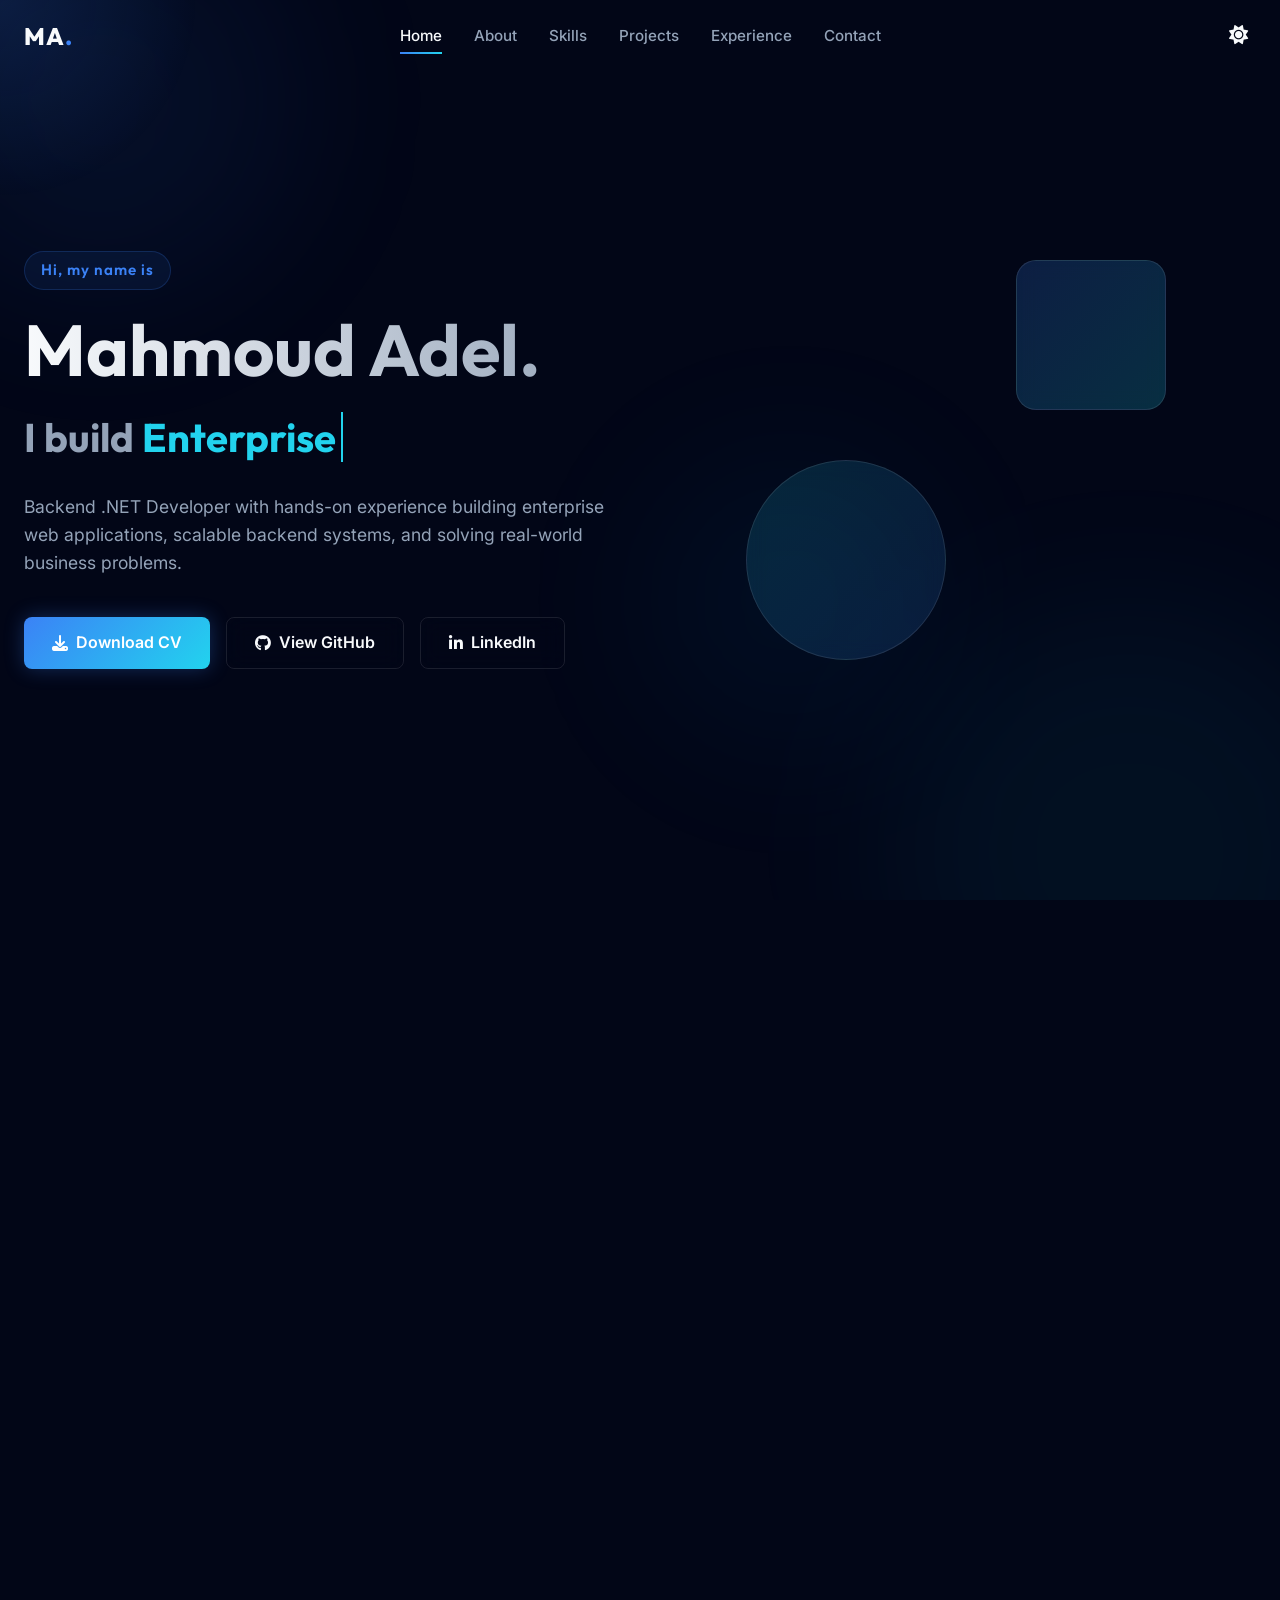
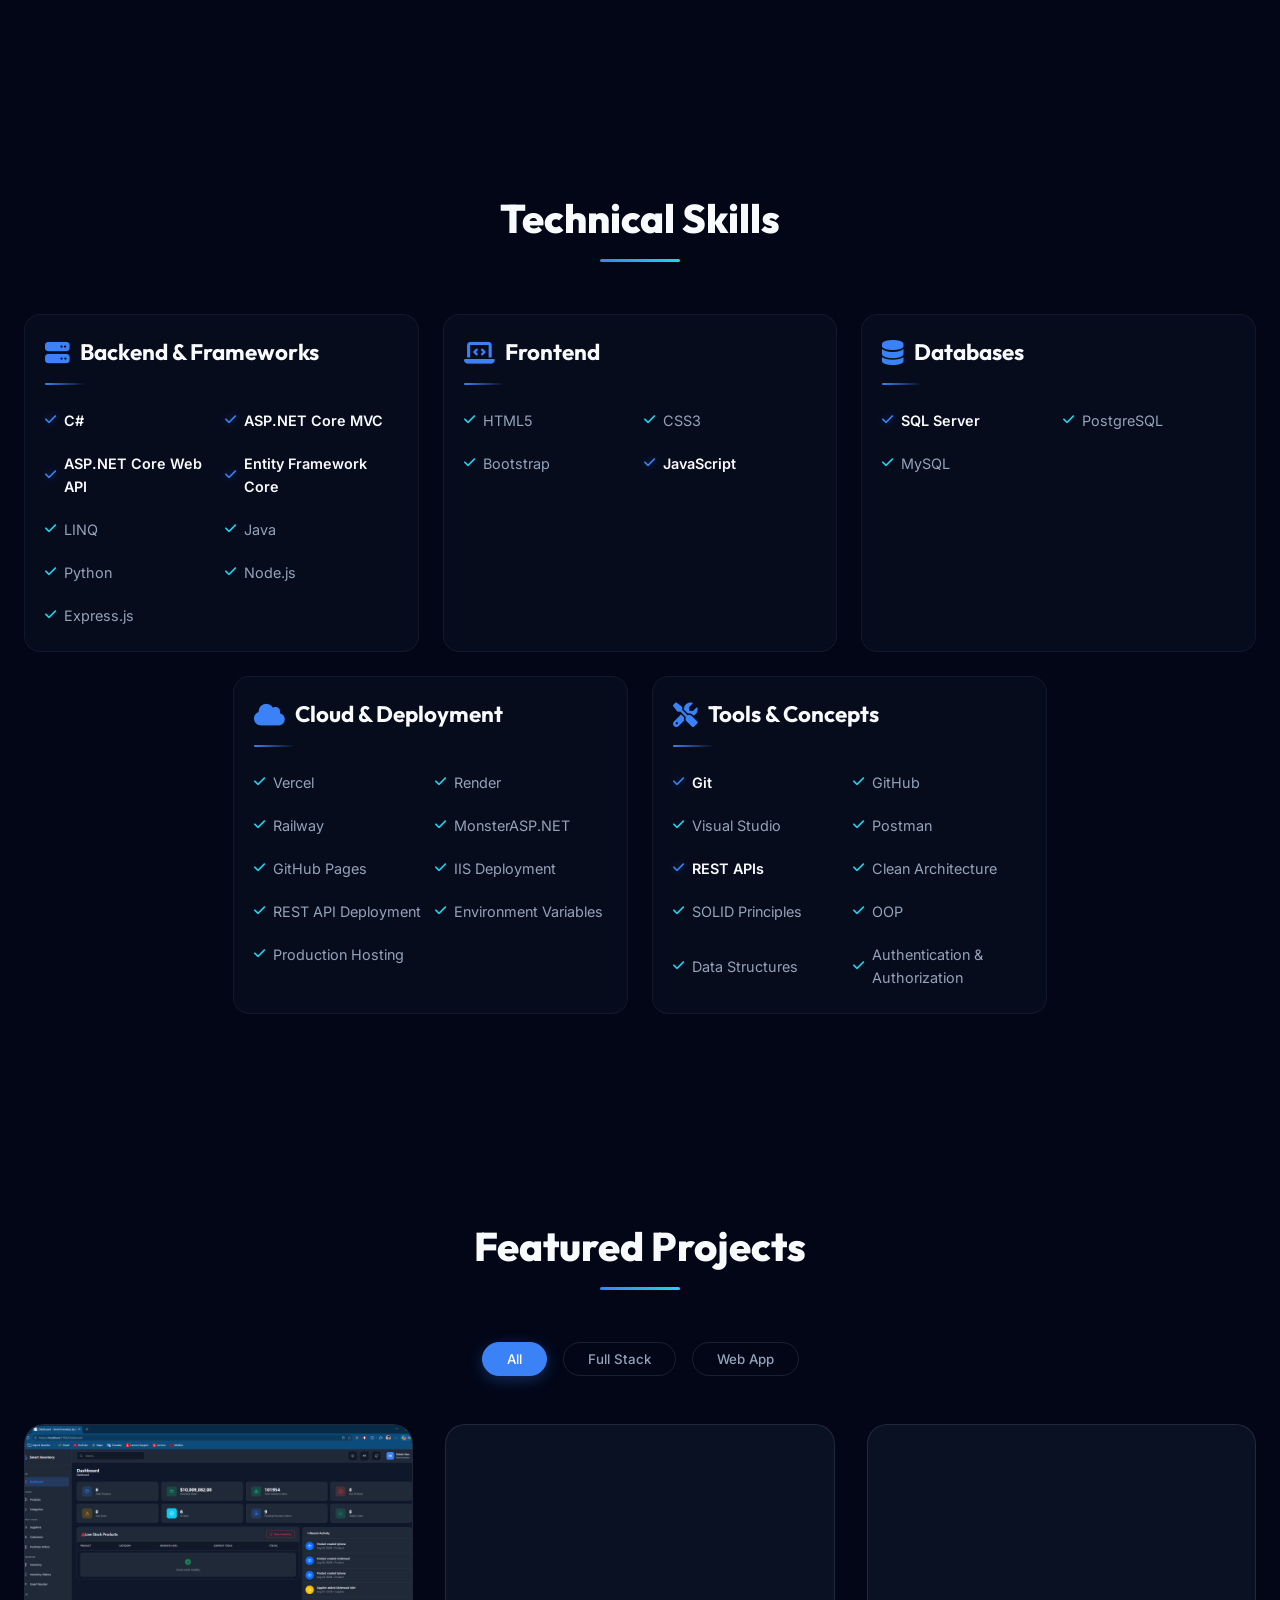
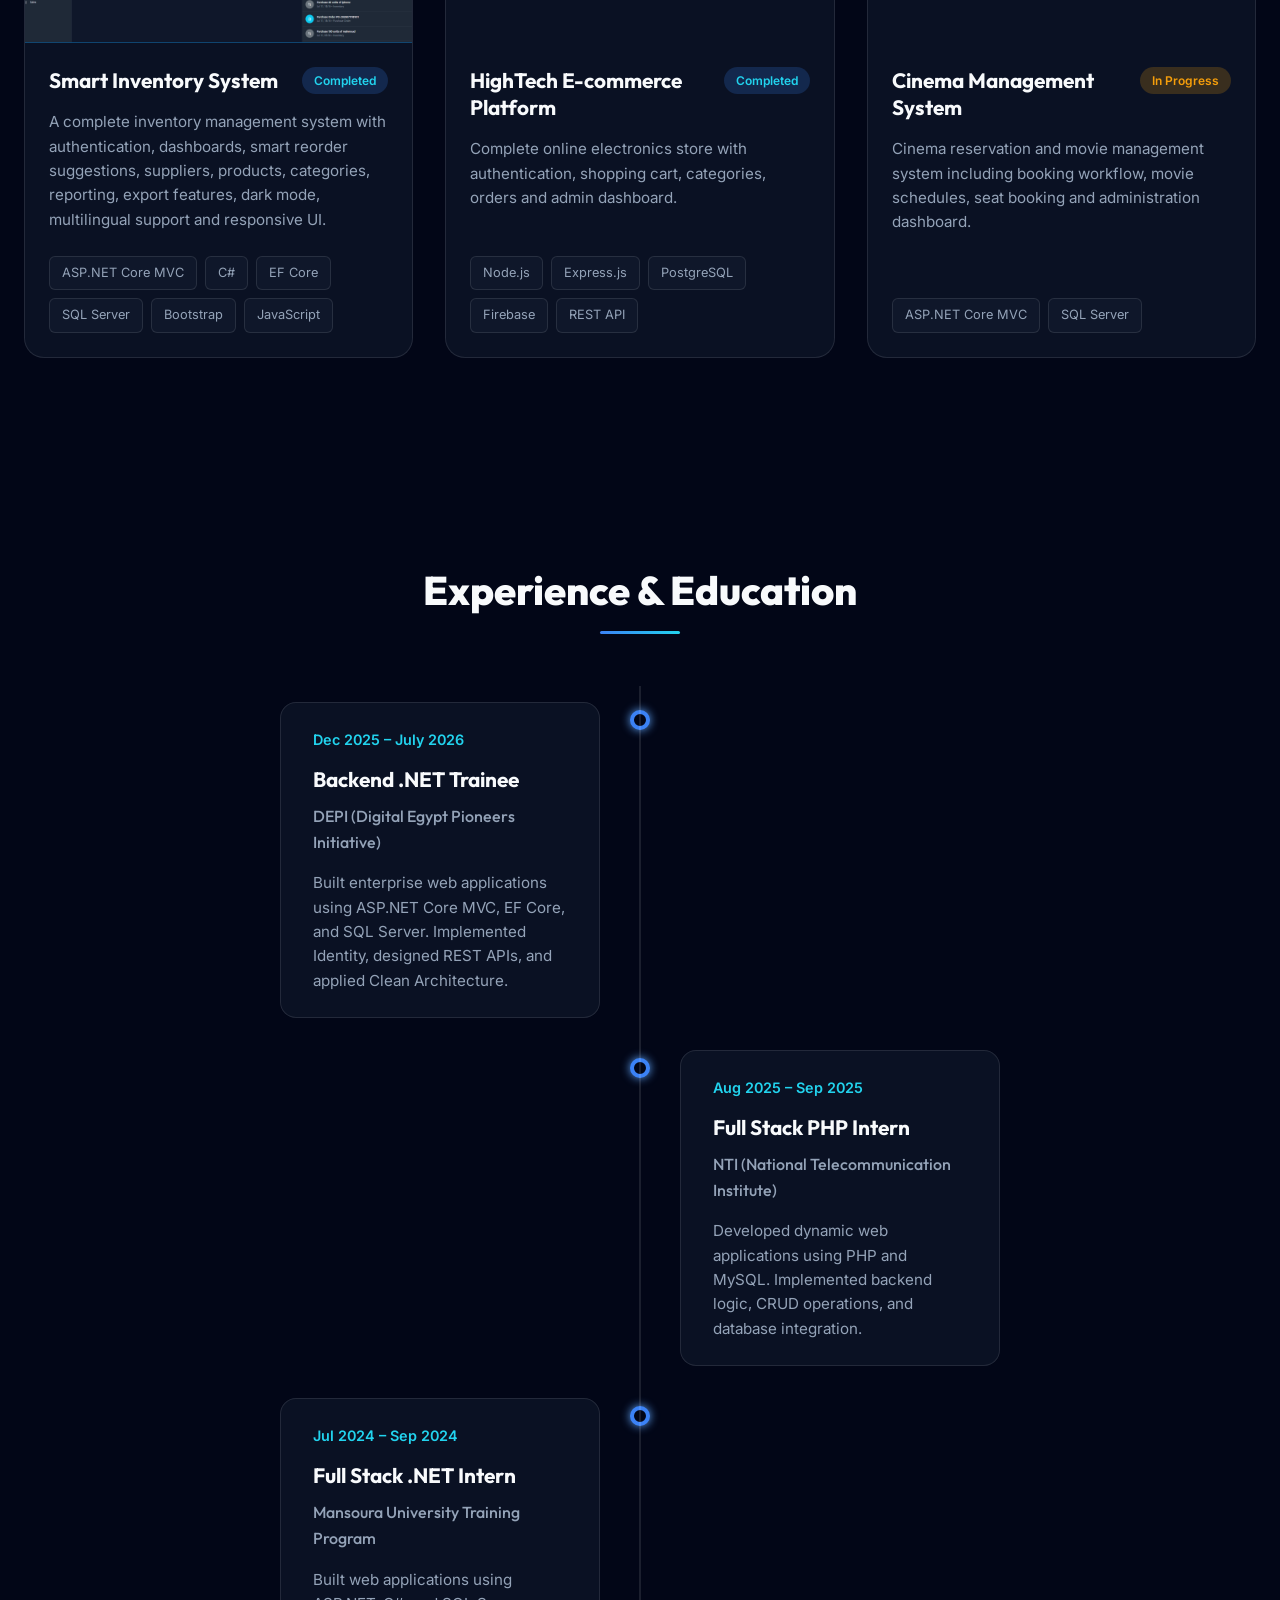
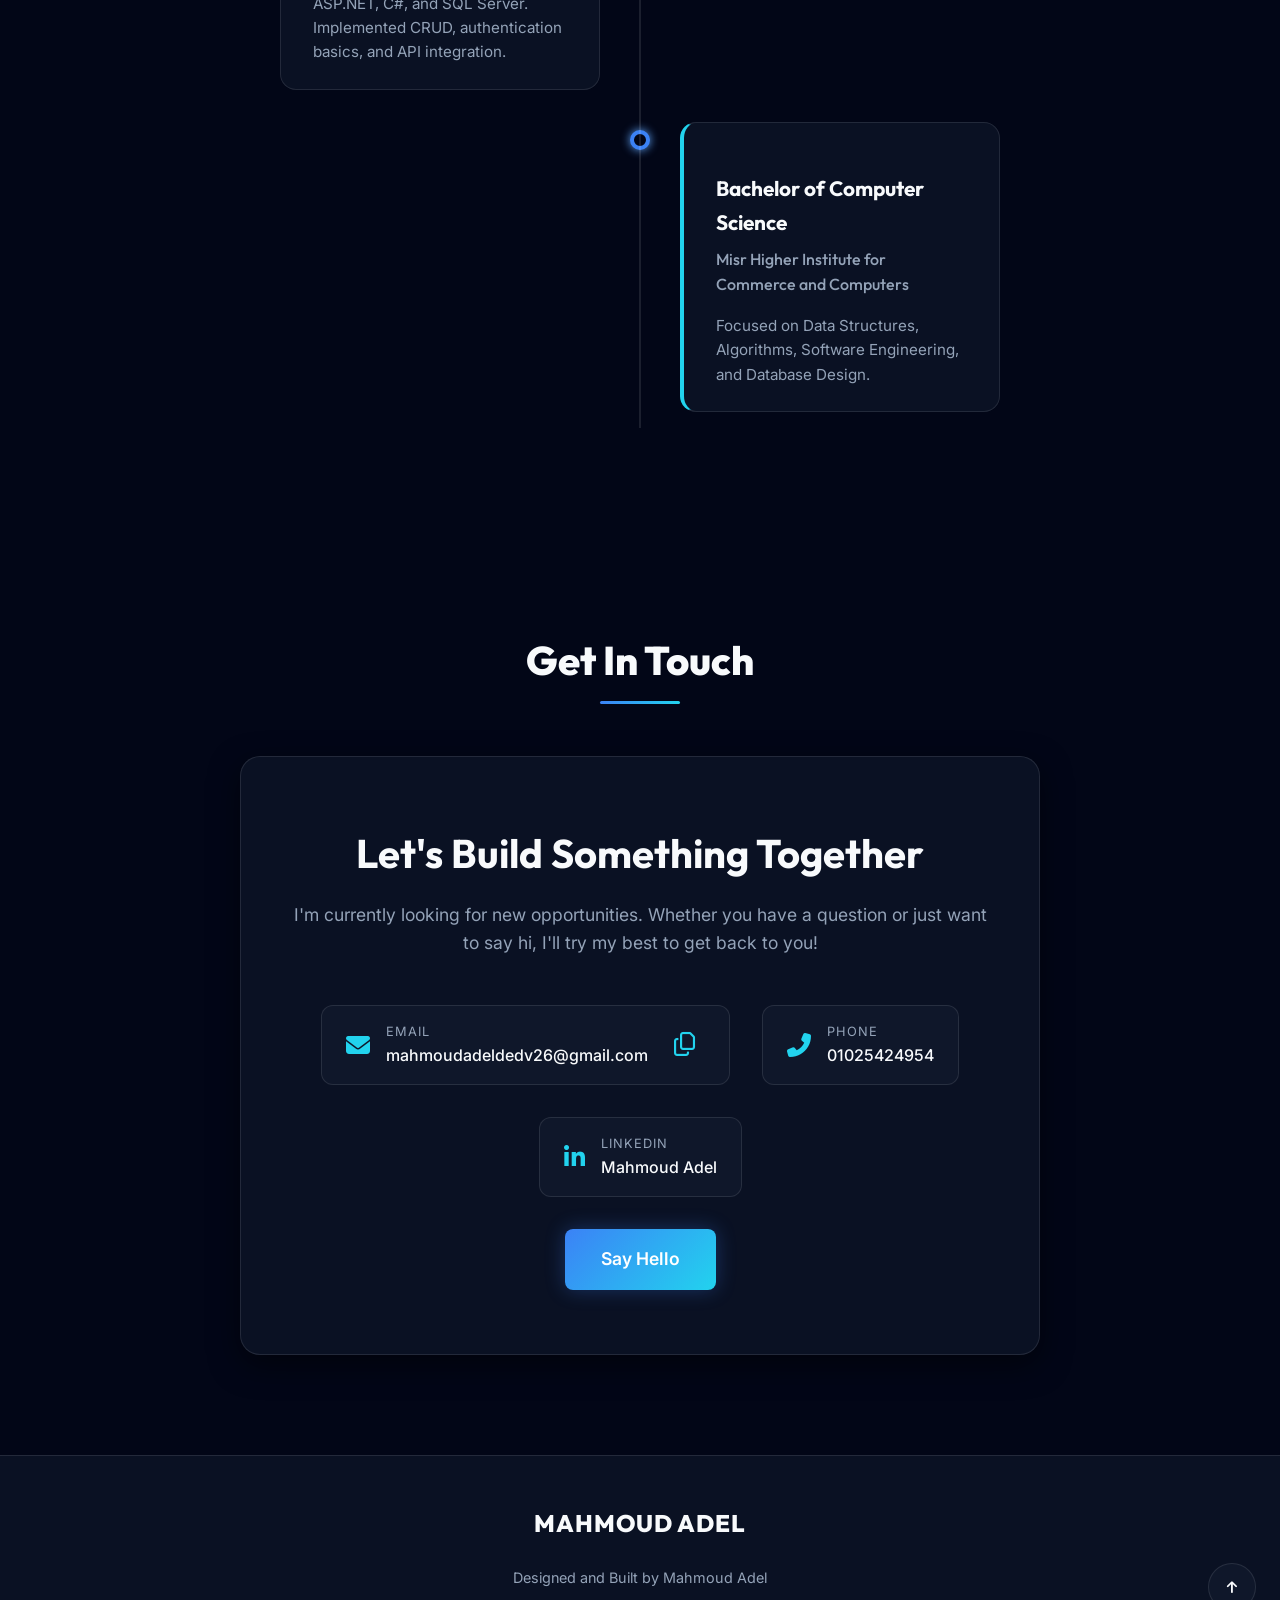
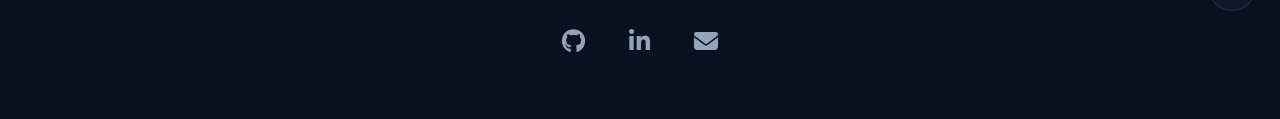
==== index.html @ 147af060 "Add files via upload" ====
<!DOCTYPE html>
<html lang="en" data-theme="dark">
<head>
    <meta charset="utf-8" />
    <meta name="viewport" content="width=device-width, initial-scale=1.0" />
    <title>Portfolio - Mahmoud Adel</title>
    <meta name="description" content="Mahmoud Adel — Backend .NET Developer specializing in ASP.NET Core MVC, Entity Framework Core, SQL Server, and REST APIs." />
    <link rel="preconnect" href="https://fonts.googleapis.com">
    <link rel="preconnect" href="https://fonts.gstatic.com" crossorigin>
    <link href="https://fonts.googleapis.com/css2?family=Inter:wght@300;400;500;600;700;800&family=Outfit:wght@400;600;800&display=swap" rel="stylesheet">
    <link rel="stylesheet" href="https://cdnjs.cloudflare.com/ajax/libs/font-awesome/6.4.0/css/all.min.css" />
    <link rel="stylesheet" href="css/site.css" />
    <link rel="icon" href="favicon.ico" />
</head>
<body>
    <div id="cursor-glow"></div>
    <div id="scroll-progress"></div>

    <div id="loader">
        <div class="loader-content">
            <span class="loader-text">MAHMOUD ADEL</span>
            <div class="loader-bar"></div>
        </div>
    </div>

    <nav id="navbar">
        <div class="nav-container">
            <a href="#home" class="nav-logo">MA<span>.</span></a>
            <div class="nav-links">
                <a href="#home" class="active">Home</a>
                <a href="#about">About</a>
                <a href="#skills">Skills</a>
                <a href="#projects">Projects</a>
                <a href="#experience">Experience</a>
                <a href="#contact">Contact</a>
            </div>
            <div class="nav-right">
                <button id="theme-toggle" aria-label="Toggle Theme">
                    <i class="fas fa-sun"></i>
                </button>
                <div class="hamburger">
                    <div class="line1"></div>
                    <div class="line2"></div>
                    <div class="line3"></div>
                </div>
            </div>
        </div>
    </nav>

    <main>

        <!-- Animated Background Particles -->
        <div class="bg-particles">
            <div class="blob blob-1"></div>
            <div class="blob blob-2"></div>
            <div class="blob blob-3"></div>
        </div>

        <!-- Hero Section -->
        <section id="home" class="hero">
            <div class="hero-content hidden-fade-up">
                <p class="greeting">Hi, my name is</p>
                <h1 class="name">Mahmoud Adel.</h1>
                <h2 class="title type-wrap">I build <span class="typing-text"></span></h2>
                <p class="description">
                    Backend .NET Developer with hands-on experience building enterprise web applications, scalable backend systems, and solving real-world business problems.
                </p>
                <div class="hero-cta">
                    <a href="cv/Mahmoud_Adel_CV.pdf" class="btn btn-primary magnetic" download>
                        <i class="fas fa-download"></i> Download CV
                    </a>
                    <a href="https://github.com/MahmoudElsheshtawy10" target="_blank" class="btn btn-outline magnetic">
                        <i class="fab fa-github"></i> View GitHub
                    </a>
                    <a href="https://www.linkedin.com/in/mahmoud-adel-38b3762a6/" target="_blank" class="btn btn-outline magnetic">
                        <i class="fab fa-linkedin-in"></i> LinkedIn
                    </a>
                </div>
            </div>
            <div class="hero-graphics hidden-fade-left">
                <div class="graphic-cube"></div>
                <div class="graphic-sphere"></div>
            </div>
        </section>

        <!-- About Section -->
        <section id="about" class="about">
            <h2 class="section-title hidden-fade-up">About Me</h2>
            <div class="about-grid">
                <div class="about-text hidden-fade-right">
                    <p>I am a passionate <strong>Backend .NET Developer</strong> pursuing a Bachelor of Computer Science at Misr Higher Institute for Commerce and Computers.</p>
                    <p>I specialize in building robust enterprise web applications using <strong>ASP.NET Core MVC, Entity Framework Core, SQL Server, and REST APIs</strong>. I focus on clean architecture, scalable systems, and optimizing database designs to ensure high performance and maintainability.</p>
                </div>
                <div class="about-stats hidden-fade-left">
                    <div class="stat-card tilt-card">
                        <i class="fas fa-code"></i>
                        <h3 class="counter" data-target="3">0</h3>
                        <p>Projects Completed</p>
                    </div>
                    <div class="stat-card tilt-card">
                        <i class="fas fa-brain"></i>
                        <h3 class="counter" data-target="20">0</h3>
                        <p>Technologies</p>
                    </div>
                    <div class="stat-card tilt-card">
                        <i class="fas fa-clock"></i>
                        <h3 class="counter" data-target="2">0</h3>
                        <p>Years Learning</p>
                    </div>
                </div>
            </div>
        </section>

        <!-- Skills Section -->
        <section id="skills" class="skills">
            <h2 class="section-title hidden-fade-up">Technical Skills</h2>
            <div class="skills-container">
                <!-- Backend -->
                <div class="skill-category hidden-fade-up" style="transition-delay: 0.1s">
                    <div class="skill-category-header">
                        <h3><i class="fas fa-server"></i> Backend &amp; Frameworks</h3>
                        <div class="divider"></div>
                    </div>
                    <div class="skill-list">
                        <div class="skill-item highlight"><i class="fas fa-check"></i> <span>C#</span></div>
                        <div class="skill-item highlight"><i class="fas fa-check"></i> <span>ASP.NET Core MVC</span></div>
                        <div class="skill-item highlight"><i class="fas fa-check"></i> <span>ASP.NET Core Web API</span></div>
                        <div class="skill-item highlight"><i class="fas fa-check"></i> <span>Entity Framework Core</span></div>
                        <div class="skill-item"><i class="fas fa-check"></i> <span>LINQ</span></div>
                        <div class="skill-item"><i class="fas fa-check"></i> <span>Java</span></div>
                        <div class="skill-item"><i class="fas fa-check"></i> <span>Python</span></div>
                        <div class="skill-item"><i class="fas fa-check"></i> <span>Node.js</span></div>
                        <div class="skill-item"><i class="fas fa-check"></i> <span>Express.js</span></div>
                    </div>
                </div>
                <!-- Frontend -->
                <div class="skill-category hidden-fade-up" style="transition-delay: 0.2s">
                    <div class="skill-category-header">
                        <h3><i class="fas fa-laptop-code"></i> Frontend</h3>
                        <div class="divider"></div>
                    </div>
                    <div class="skill-list">
                        <div class="skill-item"><i class="fas fa-check"></i> <span>HTML5</span></div>
                        <div class="skill-item"><i class="fas fa-check"></i> <span>CSS3</span></div>
                        <div class="skill-item"><i class="fas fa-check"></i> <span>Bootstrap</span></div>
                        <div class="skill-item highlight"><i class="fas fa-check"></i> <span>JavaScript</span></div>
                    </div>
                </div>
                <!-- Databases -->
                <div class="skill-category hidden-fade-up" style="transition-delay: 0.3s">
                    <div class="skill-category-header">
                        <h3><i class="fas fa-database"></i> Databases</h3>
                        <div class="divider"></div>
                    </div>
                    <div class="skill-list">
                        <div class="skill-item highlight"><i class="fas fa-check"></i> <span>SQL Server</span></div>
                        <div class="skill-item"><i class="fas fa-check"></i> <span>PostgreSQL</span></div>
                        <div class="skill-item"><i class="fas fa-check"></i> <span>MySQL</span></div>
                    </div>
                </div>

                <!-- Cloud & Deployment -->
                <div class="skill-category hidden-fade-up" style="transition-delay: 0.4s">
                    <div class="skill-category-header">
                        <h3><i class="fas fa-cloud"></i> Cloud &amp; Deployment</h3>
                        <div class="divider"></div>
                    </div>
                    <div class="skill-list">
                        <div class="skill-item"><i class="fas fa-check"></i> <span>Vercel</span></div>
                        <div class="skill-item"><i class="fas fa-check"></i> <span>Render</span></div>
                        <div class="skill-item"><i class="fas fa-check"></i> <span>Railway</span></div>
                        <div class="skill-item"><i class="fas fa-check"></i> <span>MonsterASP.NET</span></div>
                        <div class="skill-item"><i class="fas fa-check"></i> <span>GitHub Pages</span></div>
                        <div class="skill-item"><i class="fas fa-check"></i> <span>IIS Deployment</span></div>
                        <div class="skill-item"><i class="fas fa-check"></i> <span>REST API Deployment</span></div>
                        <div class="skill-item"><i class="fas fa-check"></i> <span>Environment Variables</span></div>
                        <div class="skill-item"><i class="fas fa-check"></i> <span>Production Hosting</span></div>
                    </div>
                </div>

                <!-- Tools & Practices -->
                <div class="skill-category hidden-fade-up" style="transition-delay: 0.5s">
                    <div class="skill-category-header">
                        <h3><i class="fas fa-tools"></i> Tools &amp; Concepts</h3>
                        <div class="divider"></div>
                    </div>
                    <div class="skill-list">
                        <div class="skill-item highlight"><i class="fas fa-check"></i> <span>Git</span></div>
                        <div class="skill-item"><i class="fas fa-check"></i> <span>GitHub</span></div>
                        <div class="skill-item"><i class="fas fa-check"></i> <span>Visual Studio</span></div>
                        <div class="skill-item"><i class="fas fa-check"></i> <span>Postman</span></div>
                        <div class="skill-item highlight"><i class="fas fa-check"></i> <span>REST APIs</span></div>
                        <div class="skill-item"><i class="fas fa-check"></i> <span>Clean Architecture</span></div>
                        <div class="skill-item"><i class="fas fa-check"></i> <span>SOLID Principles</span></div>
                        <div class="skill-item"><i class="fas fa-check"></i> <span>OOP</span></div>
                        <div class="skill-item"><i class="fas fa-check"></i> <span>Data Structures</span></div>
                        <div class="skill-item"><i class="fas fa-check"></i> <span>Authentication &amp; Authorization</span></div>
                    </div>
                </div>
            </div>
        </section>

        <!-- Projects Section -->
        <section id="projects" class="projects">
            <h2 class="section-title hidden-fade-up">Featured Projects</h2>

            <div class="project-filters hidden-fade-up">
                <button class="filter-btn active" data-filter="all">All</button>
                <button class="filter-btn" data-filter="full-stack">Full Stack</button>
                <button class="filter-btn" data-filter="web">Web App</button>
            </div>

            <div class="projects-grid">
                <!-- Project 1 -->
                <div class="project-card tilt-card hidden-fade-up project-item full-stack web">
                    <div class="project-image">
                        <img src="images/smart-inventory-dashboard.png" alt="Smart Inventory System" loading="lazy" decoding="async" class="project-img" />
                        <div class="project-overlay">
                            <a href="https://github.com/MahmoudElsheshtawy10" target="_blank" class="btn btn-sm btn-primary"><i class="fab fa-github"></i> Source</a>
                        </div>
                    </div>
                    <div class="project-info">
                        <div class="project-header">
                            <h3>Smart Inventory System</h3>
                            <span class="badge">Completed</span>
                        </div>
                        <p>A complete inventory management system with authentication, dashboards, smart reorder suggestions, suppliers, products, categories, reporting, export features, dark mode, multilingual support and responsive UI.</p>
                        <div class="tech-stack">
                            <span>ASP.NET Core MVC</span><span>C#</span><span>EF Core</span><span>SQL Server</span><span>Bootstrap</span><span>JavaScript</span>
                        </div>
                    </div>
                </div>

                <!-- Project 2 -->
                <div class="project-card tilt-card hidden-fade-up project-item full-stack web">
                    <div class="project-image">
                        <img src="images/hightech-home.png" alt="HighTech E-commerce Platform" loading="lazy" decoding="async" class="project-img" />
                        <div class="project-overlay">
                            <a href="https://github.com/MahmoudElsheshtawy10" target="_blank" class="btn btn-sm btn-primary"><i class="fab fa-github"></i> Source</a>
                        </div>
                    </div>
                    <div class="project-info">
                        <div class="project-header">
                            <h3>HighTech E-commerce Platform</h3>
                            <span class="badge">Completed</span>
                        </div>
                        <p>Complete online electronics store with authentication, shopping cart, categories, orders and admin dashboard.</p>
                        <div class="tech-stack">
                            <span>Node.js</span><span>Express.js</span><span>PostgreSQL</span><span>Firebase</span><span>REST API</span>
                        </div>
                    </div>
                </div>

                <!-- Project 3 -->
                <div class="project-card tilt-card hidden-fade-up project-item web">
                    <div class="project-image">
                        <img src="images/cinema-home.png" alt="Cinema Management System" loading="lazy" decoding="async" class="project-img" />
                        <div class="project-overlay">
                            <a href="https://github.com/MahmoudElsheshtawy10" target="_blank" class="btn btn-sm btn-primary"><i class="fab fa-github"></i> Source</a>
                        </div>
                    </div>
                    <div class="project-info">
                        <div class="project-header">
                            <h3>Cinema Management System</h3>
                            <span class="badge in-progress">In Progress</span>
                        </div>
                        <p>Cinema reservation and movie management system including booking workflow, movie schedules, seat booking and administration dashboard.</p>
                        <div class="tech-stack">
                            <span>ASP.NET Core MVC</span><span>SQL Server</span>
                        </div>
                    </div>
                </div>
            </div>
        </section>

        <!-- Timeline (Experience & Education) -->
        <section id="experience" class="timeline-section">
            <h2 class="section-title hidden-fade-up">Experience &amp; Education</h2>

            <div class="timeline">
                <div class="timeline-item hidden-fade-right">
                    <div class="timeline-dot"></div>
                    <div class="timeline-content">
                        <span class="timeline-date">Dec 2025 – July 2026</span>
                        <h3>Backend .NET Trainee</h3>
                        <h4>DEPI (Digital Egypt Pioneers Initiative)</h4>
                        <p>Built enterprise web applications using ASP.NET Core MVC, EF Core, and SQL Server. Implemented Identity, designed REST APIs, and applied Clean Architecture.</p>
                    </div>
                </div>

                <div class="timeline-item hidden-fade-left">
                    <div class="timeline-dot"></div>
                    <div class="timeline-content">
                        <span class="timeline-date">Aug 2025 – Sep 2025</span>
                        <h3>Full Stack PHP Intern</h3>
                        <h4>NTI (National Telecommunication Institute)</h4>
                        <p>Developed dynamic web applications using PHP and MySQL. Implemented backend logic, CRUD operations, and database integration.</p>
                    </div>
                </div>

                <div class="timeline-item hidden-fade-right">
                    <div class="timeline-dot"></div>
                    <div class="timeline-content">
                        <span class="timeline-date">Jul 2024 – Sep 2024</span>
                        <h3>Full Stack .NET Intern</h3>
                        <h4>Mansoura University Training Program</h4>
                        <p>Built web applications using ASP.NET, C#, and SQL Server. Implemented CRUD, authentication basics, and API integration.</p>
                    </div>
                </div>

                <div class="timeline-item hidden-fade-left">
                    <div class="timeline-dot"></div>
                    <div class="timeline-content education">
                        <span class="timeline-date"></span>
                        <h3>Bachelor of Computer Science</h3>
                        <h4>Misr Higher Institute for Commerce and Computers</h4>
                        <p>Focused on Data Structures, Algorithms, Software Engineering, and Database Design.</p>
                    </div>
                </div>
            </div>
        </section>

        <!-- Contact Section -->
        <section id="contact" class="contact">
            <h2 class="section-title hidden-fade-up">Get In Touch</h2>
            <div class="contact-card hidden-fade-up glass-panel">
                <div class="contact-header">
                    <h3>Let's Build Something Together</h3>
                    <p>I'm currently looking for new opportunities. Whether you have a question or just want to say hi, I'll try my best to get back to you!</p>
                </div>

                <div class="contact-methods">
                    <div class="contact-method magnetic">
                        <i class="fas fa-envelope"></i>
                        <div class="contact-details">
                            <span>Email</span>
                            <a href="mailto:mahmoudadeldedv26@gmail.com" id="email-text">mahmoudadeldedv26@gmail.com</a>
                        </div>
                        <button class="copy-btn" id="copy-email"><i class="far fa-copy"></i></button>
                    </div>

                    <div class="contact-method magnetic">
                        <i class="fas fa-phone-alt"></i>
                        <div class="contact-details">
                            <span>Phone</span>
                            <a href="tel:01025424954">01025424954</a>
                        </div>
                    </div>

                    <div class="contact-method magnetic">
                        <i class="fab fa-linkedin-in"></i>
                        <div class="contact-details">
                            <span>LinkedIn</span>
                            <a href="https://www.linkedin.com/in/mahmoud-adel-38b3762a6/" target="_blank">Mahmoud Adel</a>
                        </div>
                    </div>
                </div>

                <a href="mailto:mahmoudadeldedv26@gmail.com" class="btn btn-primary btn-large magnetic" style="margin-top: 2rem;">Say Hello</a>
            </div>
        </section>

    </main>

    <footer>
        <div class="footer-content">
            <div class="footer-logo">MAHMOUD ADEL</div>
            <p>Designed and Built by Mahmoud Adel</p>
            <div class="footer-socials">
                <a href="https://github.com/MahmoudElsheshtawy10" target="_blank"><i class="fab fa-github"></i></a>
                <a href="https://www.linkedin.com/in/mahmoud-adel-38b3762a6/" target="_blank"><i class="fab fa-linkedin-in"></i></a>
                <a href="mailto:mahmoudadeldedv26@gmail.com"><i class="fas fa-envelope"></i></a>
            </div>
            <button id="back-to-top" aria-label="Back to top">
                <i class="fas fa-arrow-up"></i>
            </button>
        </div>
    </footer>

    <script src="js/site.js"></script>
</body>
</html>
---- css/site.css ----
/* ========================
   VARIABLES & THEMES
   ======================== */
:root[data-theme="dark"] {
    --bg-primary: #020617;
    --bg-secondary: #0F172A;
    --bg-glass: rgba(15, 23, 42, 0.7);
    --bg-glass-hover: rgba(30, 41, 59, 0.8);
    --border-color: rgba(255, 255, 255, 0.1);
    
    --text-primary: #F8FAFC;
    --text-secondary: #94A3B8;
    
    --accent-primary: #3B82F6;
    --accent-glow: #60A5FA;
    --accent-cyan: #22D3EE;
    
    --shadow-soft: 0 10px 30px rgba(0, 0, 0, 0.5);
    --shadow-glow: 0 0 20px rgba(59, 130, 246, 0.3);
}

:root[data-theme="light"] {
    --bg-primary: #F8FAFC;
    --bg-secondary: #FFFFFF;
    --bg-glass: rgba(255, 255, 255, 0.7);
    --bg-glass-hover: rgba(241, 245, 249, 0.9);
    --border-color: rgba(0, 0, 0, 0.1);
    
    --text-primary: #0F172A;
    --text-secondary: #475569;
    
    --accent-primary: #2563EB;
    --accent-glow: #3B82F6;
    --accent-cyan: #06B6D4;
    
    --shadow-soft: 0 10px 30px rgba(0, 0, 0, 0.05);
    --shadow-glow: 0 0 20px rgba(37, 99, 235, 0.2);
}

* {
    margin: 0;
    padding: 0;
    box-sizing: border-box;
}

html, body {
    overflow-x: hidden;
    width: 100%;
    max-width: 100vw;
}

html {
    scroll-behavior: smooth;
    font-family: 'Inter', sans-serif;
    color: var(--text-primary);
    background-color: var(--bg-primary);
}

body {
    line-height: 1.6;
    position: relative;
    transition: background-color 0.5s ease, color 0.5s ease;
}

img {
    max-width: 100%;
    height: auto;
}

/* ========================
   CUSTOM SCROLLBAR
   ======================== */
::-webkit-scrollbar {
    width: 10px;
}
::-webkit-scrollbar-track {
    background: var(--bg-primary);
}
::-webkit-scrollbar-thumb {
    background: var(--bg-secondary);
    border-radius: 10px;
    border: 2px solid var(--bg-primary);
}
::-webkit-scrollbar-thumb:hover {
    background: var(--accent-primary);
}

/* Scroll Progress Bar */
#scroll-progress {
    position: fixed;
    top: 0;
    left: 0;
    width: 0%;
    height: 4px;
    background: linear-gradient(90deg, var(--accent-primary), var(--accent-cyan));
    z-index: 10000;
    box-shadow: 0 0 10px var(--accent-glow);
}

/* ========================
   CURSOR GLOW
   ======================== */
#cursor-glow {
    position: fixed;
    top: 0;
    left: 0;
    width: 400px;
    height: 400px;
    background: radial-gradient(circle, rgba(59, 130, 246, 0.15) 0%, rgba(0,0,0,0) 70%);
    border-radius: 50%;
    transform: translate(-50%, -50%);
    pointer-events: none;
    z-index: -1;
    transition: opacity 0.3s;
}

/* ========================
   LOADING SCREEN
   ======================== */
#loader {
    position: fixed;
    top: 0;
    left: 0;
    width: 100%;
    height: 100%;
    background-color: var(--bg-primary);
    z-index: 9999;
    display: flex;
    justify-content: center;
    align-items: center;
    transition: opacity 0.8s ease, visibility 0.8s;
}

.loader-content {
    text-align: center;
}

.loader-text {
    font-family: 'Outfit', sans-serif;
    font-size: clamp(1.5rem, 4vw, 2rem);
    font-weight: 800;
    letter-spacing: 2px;
    color: var(--text-primary);
    display: block;
    margin-bottom: 20px;
}

.loader-bar {
    width: 200px;
    height: 4px;
    background-color: var(--bg-secondary);
    border-radius: 4px;
    overflow: hidden;
    position: relative;
    margin: 0 auto;
}

.loader-bar::after {
    content: '';
    position: absolute;
    top: 0;
    left: 0;
    height: 100%;
    width: 0;
    background: linear-gradient(90deg, var(--accent-primary), var(--accent-cyan));
    animation: load 1.5s ease-in-out forwards;
}

@keyframes load {
    0% { width: 0; }
    100% { width: 100%; }
}

/* ========================
   TYPOGRAPHY
   ======================== */
h1, h2, h3, h4, h5, h6 {
    font-family: 'Outfit', sans-serif;
    color: var(--text-primary);
}

.section-title {
    font-size: clamp(2rem, 5vw, 2.5rem);
    font-weight: 800;
    text-align: center;
    margin-bottom: clamp(2rem, 5vw, 4rem);
    position: relative;
}

.section-title::after {
    content: '';
    position: absolute;
    bottom: -15px;
    left: 50%;
    transform: translateX(-50%);
    width: 60px;
    height: 4px;
    background: linear-gradient(90deg, var(--accent-primary), var(--accent-cyan));
    border-radius: 4px;
}

/* ========================
   COMPONENTS
   ======================== */
.btn {
    display: inline-flex;
    justify-content: center;
    align-items: center;
    gap: 8px;
    padding: 12px 28px;
    border-radius: 8px;
    font-weight: 600;
    text-decoration: none;
    transition: all 0.3s ease;
    cursor: pointer;
    font-family: 'Inter', sans-serif;
    border: none;
    position: relative;
    overflow: hidden;
    width: 100%; /* Mobile full width */
}

@media (min-width: 576px) {
    .btn {
        width: auto;
    }
}

.btn-primary {
    background: linear-gradient(135deg, var(--accent-primary), var(--accent-cyan));
    color: #fff;
    box-shadow: var(--shadow-glow);
}

.btn-primary:hover {
    transform: translateY(-2px);
    box-shadow: 0 0 25px rgba(34, 211, 238, 0.6);
    color: #fff;
}

.btn-outline {
    background: transparent;
    color: var(--text-primary);
    border: 1px solid var(--border-color);
    backdrop-filter: blur(10px);
}

.btn-outline:hover {
    border-color: var(--accent-primary);
    background: rgba(59, 130, 246, 0.1);
    color: var(--text-primary);
}

.btn-sm {
    padding: 8px 16px;
    font-size: 0.9rem;
    width: auto;
}

.btn-large {
    padding: 16px 36px;
    font-size: clamp(1rem, 2vw, 1.1rem);
}

/* Glass Panel */
.glass-panel {
    background: var(--bg-glass);
    backdrop-filter: blur(16px);
    -webkit-backdrop-filter: blur(16px);
    border: 1px solid var(--border-color);
    border-radius: 20px;
    box-shadow: var(--shadow-soft);
}

/* ========================
   NAVBAR
   ======================== */
#navbar {
    position: fixed;
    top: 0;
    left: 0;
    width: 100%;
    padding-block: 16px;
    z-index: 1000;
    transition: all 0.4s ease;
    background: var(--bg-primary);
    height: 72px; /* Fixed height for consistent nav */
    display: flex;
    align-items: center;
}

@media (min-width: 992px) {
    #navbar {
        background: transparent;
    }
}

#navbar.scrolled {
    background: var(--bg-glass);
    backdrop-filter: blur(16px);
    -webkit-backdrop-filter: blur(16px);
    border-bottom: 1px solid var(--border-color);
    box-shadow: var(--shadow-soft);
}

.nav-container {
    max-width: 1280px;
    width: 100%;
    margin: 0 auto;
    padding-inline: 24px;
    display: flex;
    justify-content: space-between;
    align-items: center;
}

@media (min-width: 992px) {
    .nav-container {
        display: grid;
        grid-template-columns: 1fr auto 1fr;
        align-items: center;
    }
}

.nav-logo {
    font-family: 'Outfit', sans-serif;
    font-size: clamp(1.2rem, 3vw, 1.5rem);
    font-weight: 800;
    color: var(--text-primary);
    text-decoration: none;
    letter-spacing: 1px;
    z-index: 1002;
    justify-self: start; /* Left aligned in grid */
}

.nav-logo span {
    color: var(--accent-primary);
}

.nav-right {
    display: flex;
    align-items: center;
    gap: 16px;
    justify-self: end; /* Right aligned in grid */
    z-index: 1002;
}

.nav-links {
    position: absolute;
    top: 72px; /* Below navbar height */
    left: 0;
    width: 100%;
    background: var(--bg-glass);
    backdrop-filter: blur(20px);
    -webkit-backdrop-filter: blur(20px);
    display: flex;
    flex-direction: column;
    align-items: center;
    padding: 32px 0;
    gap: 24px;
    transform: translateY(-150%);
    opacity: 0;
    visibility: hidden;
    transition: all 0.4s ease-in-out;
    border-bottom: 1px solid var(--border-color);
    z-index: 1001;
}

.nav-links.nav-active {
    transform: translateY(0);
    opacity: 1;
    visibility: visible;
}

@media (min-width: 992px) {
    .nav-links {
        position: static;
        flex-direction: row;
        padding: 0;
        background: transparent;
        backdrop-filter: none;
        -webkit-backdrop-filter: none;
        transform: none;
        opacity: 1;
        visibility: visible;
        border: none;
        gap: 32px; /* Equal spacing */
        justify-self: center; /* Center aligned in grid */
    }
}

.nav-links a {
    color: var(--text-secondary);
    text-decoration: none;
    font-weight: 500;
    font-size: 1.1rem;
    transition: color 0.3s ease;
    position: relative;
    padding: 10px;
}

@media (min-width: 992px) {
    .nav-links a {
        font-size: 0.95rem;
        padding: 4px 0;
    }
}

.nav-links a:hover,
.nav-links a.active {
    color: var(--text-primary);
}

.nav-links a::after {
    content: '';
    position: absolute;
    bottom: -2px;
    left: 0;
    width: 0;
    height: 2px;
    background: var(--accent-primary);
    transition: width 0.3s ease;
}

.nav-links a:hover::after,
.nav-links a.active::after {
    width: 100%;
}

#theme-toggle {
    background: none;
    border: none;
    color: var(--text-primary);
    cursor: pointer;
    font-size: 1.2rem;
    padding: 8px;
    transition: transform 0.3s ease, color 0.3s ease;
    display: flex;
    align-items: center;
    justify-content: center;
}

#theme-toggle:hover {
    transform: rotate(15deg) scale(1.1);
    color: var(--accent-primary);
}

/* Hamburger */
.hamburger {
    display: flex;
    flex-direction: column;
    cursor: pointer;
    padding: 8px;
}

@media (min-width: 992px) {
    .hamburger {
        display: none;
    }
}

.hamburger div {
    width: 24px;
    height: 2px;
    background: var(--text-primary);
    margin: 3px 0;
    transition: all 0.3s ease;
}

.toggle .line1 { transform: rotate(-45deg) translate(-5px, 6px); }
.toggle .line2 { opacity: 0; }
.toggle .line3 { transform: rotate(45deg) translate(-5px, -6px); }

/* ========================
   LAYOUT & SECTIONS
   ======================== */
main {
    max-width: 1280px;
    width: 100%;
    margin: 0 auto;
    padding-inline: 24px;
}

section {
    padding-block: 80px;
    display: flex;
    flex-direction: column;
    justify-content: center;
}

@media (min-width: 768px) {
    section {
        padding-block: 100px;
    }
}

/* ========================
   HERO SECTION
   ======================== */
.hero {
    display: flex;
    flex-direction: column-reverse;
    align-items: center;
    justify-content: center;
    gap: 48px;
    text-align: center;
    position: relative;
    padding-top: 120px; /* offset for navbar */
    min-height: 100vh; /* Keep hero full screen */
}

@media (min-width: 992px) {
    .hero {
        flex-direction: row;
        text-align: left;
        gap: 32px;
    }
}

.hero-content {
    flex: 1;
    z-index: 10;
    width: 100%;
}

.greeting {
    color: var(--accent-primary);
    font-family: 'Outfit', sans-serif;
    font-weight: 600;
    font-size: clamp(1rem, 3vw, 1.2rem);
    margin-bottom: 16px;
    letter-spacing: 1px;
}

.name {
    font-size: clamp(2.5rem, 8vw, 4.5rem);
    line-height: 1.1;
    margin-bottom: 16px;
    background: linear-gradient(to right, var(--text-primary), var(--text-secondary));
    -webkit-background-clip: text;
    -webkit-text-fill-color: transparent;
}

.title {
    font-size: clamp(1.5rem, 5vw, 2.5rem);
    color: var(--text-secondary);
    margin-bottom: 24px;
    min-height: 3.5rem;
}

.typing-text {
    color: var(--accent-cyan);
    border-right: 2px solid var(--accent-cyan);
    padding-right: 5px;
    animation: blink 0.75s step-end infinite;
}

@keyframes blink {
    from, to { border-color: transparent }
    50% { border-color: var(--accent-cyan); }
}

.description {
    max-width: 600px;
    width: 100%;
    margin: 0 auto 40px auto;
    font-size: clamp(0.95rem, 3vw, 1.1rem);
    color: var(--text-secondary);
}

@media (min-width: 992px) {
    .description {
        margin: 0 0 40px 0;
    }
}

.hero-cta {
    display: flex;
    flex-direction: column;
    gap: 16px;
    width: 100%;
}

@media (min-width: 576px) {
    .hero-cta {
        flex-direction: row;
        justify-content: center;
    }
}

@media (min-width: 992px) {
    .hero-cta {
        justify-content: flex-start;
    }
}

.hero-graphics {
    width: 100%;
    aspect-ratio: 1; /* Square for predictable scaling */
    max-width: 400px;
    position: relative;
    perspective: 1000px;
    display: flex;
    justify-content: center;
    align-items: center;
    margin: 0 auto;
}

@media (min-width: 992px) {
    .hero-graphics {
        flex: 1;
        max-width: none;
        height: 500px;
        aspect-ratio: auto;
    }
}

/* Floating Shapes in Hero */
.graphic-cube, .graphic-sphere {
    position: absolute;
    background: linear-gradient(135deg, rgba(59, 130, 246, 0.2), rgba(34, 211, 238, 0.2));
    backdrop-filter: blur(10px);
    border: 1px solid rgba(255, 255, 255, 0.1);
}

.graphic-cube {
    width: min(150px, 30vw);
    height: min(150px, 30vw);
    border-radius: 20px;
    top: 10%;
    right: 15%;
    animation: float 6s ease-in-out infinite, rotate 20s linear infinite;
}

.graphic-sphere {
    width: min(200px, 40vw);
    height: min(200px, 40vw);
    border-radius: 50%;
    bottom: 10%;
    left: 15%;
    background: linear-gradient(135deg, rgba(34, 211, 238, 0.15), rgba(59, 130, 246, 0.15));
    animation: float 8s ease-in-out infinite reverse;
}

@keyframes float {
    0% { transform: translateY(0px) rotate(0deg); }
    50% { transform: translateY(-30px) rotate(5deg); }
    100% { transform: translateY(0px) rotate(0deg); }
}
@keyframes rotate {
    from { transform: rotate(0deg); }
    to { transform: rotate(360deg); }
}

/* Animated Background Particles */
.bg-particles {
    position: fixed;
    top: 0;
    left: 0;
    width: 100%;
    height: 100%;
    z-index: -2;
    overflow: hidden;
}

.blob {
    position: absolute;
    filter: blur(80px);
    opacity: 0.5;
    border-radius: 50%;
    animation: moveBlob 20s infinite alternate linear;
}

.blob-1 {
    width: min(400px, 80vw);
    height: min(400px, 80vw);
    background: rgba(59, 130, 246, 0.15);
    top: -100px;
    left: -100px;
}

.blob-2 {
    width: min(500px, 100vw);
    height: min(500px, 100vw);
    background: rgba(34, 211, 238, 0.1);
    bottom: -200px;
    right: -100px;
    animation-delay: -5s;
}

.blob-3 {
    width: min(300px, 60vw);
    height: min(300px, 60vw);
    background: rgba(14, 165, 233, 0.1);
    top: 50%;
    left: 50%;
    animation-delay: -10s;
}

@keyframes moveBlob {
    0% { transform: translate(0, 0) scale(1); }
    100% { transform: translate(100px, 100px) scale(1.2); }
}

/* ========================
   ABOUT SECTION
   ======================== */
.about-grid {
    display: grid;
    grid-template-columns: 1fr;
    gap: 48px;
}

@media (min-width: 992px) {
    .about-grid {
        grid-template-columns: 1fr 1fr;
        align-items: center;
    }
}

.about-text p {
    font-size: clamp(0.95rem, 3vw, 1.1rem);
    color: var(--text-secondary);
    margin-bottom: 24px;
}

.about-text strong {
    color: var(--text-primary);
}

.about-stats {
    display: grid;
    grid-template-columns: 1fr;
    gap: 24px;
}

@media (min-width: 576px) {
    .about-stats {
        grid-template-columns: repeat(2, 1fr);
    }
    .about-stats .stat-card:nth-child(3) {
        grid-column: span 2;
    }
}

.stat-card {
    background: var(--bg-glass);
    border: 1px solid var(--border-color);
    border-radius: 16px;
    padding: 32px 24px;
    text-align: center;
    backdrop-filter: blur(10px);
    transition: transform 0.3s ease, border-color 0.3s ease;
    display: flex;
    flex-direction: column;
    justify-content: center;
}

.stat-card i {
    font-size: clamp(2rem, 5vw, 2.5rem);
    color: var(--accent-cyan);
    margin-bottom: 16px;
}

.stat-card h3 {
    font-size: clamp(1.8rem, 6vw, 2.5rem);
    margin-bottom: 8px;
}

.stat-card p {
    color: var(--text-secondary);
    font-size: 0.9rem;
    text-transform: uppercase;
    letter-spacing: 1px;
    font-weight: 600;
}

/* ========================
   SKILLS SECTION
   ======================== */
.skills-container {
    display: grid;
    grid-template-columns: 1fr;
    gap: 24px;
}

@media (min-width: 768px) {
    .skills-container {
        grid-template-columns: repeat(2, 1fr);
    }
}

@media (min-width: 1024px) {
    .skills-container {
        grid-template-columns: repeat(6, 1fr);
    }
    .skills-container > :nth-child(1) { grid-column: 1 / 3; }
    .skills-container > :nth-child(2) { grid-column: 3 / 5; }
    .skills-container > :nth-child(3) { grid-column: 5 / 7; }
    .skills-container > :nth-child(4) { grid-column: 2 / 4; }
    .skills-container > :nth-child(5) { grid-column: 4 / 6; }
}

.skill-category {
    background: rgba(15, 23, 42, 0.4);
    backdrop-filter: blur(12px);
    -webkit-backdrop-filter: blur(12px);
    border: 1px solid rgba(255, 255, 255, 0.05);
    border-radius: 16px;
    padding: 20px;
    transition: all 0.4s cubic-bezier(0.175, 0.885, 0.32, 1.275);
    display: flex;
    flex-direction: column;
    height: 100%;
    position: relative;
    overflow: hidden;
}

.skill-category:hover {
    transform: translateY(-6px);
    border-color: rgba(59, 130, 246, 0.4);
    box-shadow: 0 10px 30px rgba(59, 130, 246, 0.15);
}

.skill-category-header {
    margin-bottom: 20px;
}

.skill-category h3 {
    font-size: clamp(1.2rem, 3vw, 1.4rem);
    font-weight: 700;
    margin-bottom: 12px;
    display: flex;
    align-items: center;
    gap: 10px;
    color: var(--text-primary);
}

.skill-category h3 i {
    color: var(--accent-primary);
    font-size: 1.1em;
}

.skill-category-header .divider {
    height: 2px;
    width: 40px;
    background: linear-gradient(90deg, var(--accent-primary), transparent);
    border-radius: 2px;
}

.skill-list {
    display: grid;
    grid-template-columns: repeat(2, 1fr);
    gap: 12px 8px;
    align-content: start;
    flex: 1;
}

.skill-item {
    display: flex;
    align-items: center;
    gap: 8px;
    font-size: 0.9rem;
    color: var(--text-secondary);
    transition: color 0.3s ease;
    padding: 4px 0;
}

.skill-item i {
    color: var(--accent-cyan);
    font-size: 0.8rem;
    flex-shrink: 0;
}

.skill-item:hover {
    color: var(--accent-cyan);
}

.skill-item.highlight {
    color: var(--text-primary);
    font-weight: 600;
}

.skill-item.highlight i {
    color: var(--accent-primary);
    text-shadow: 0 0 8px rgba(59, 130, 246, 0.4);
}

/* ========================
   PROJECTS SECTION
   ======================== */
.project-filters {
    display: flex;
    justify-content: center;
    gap: 16px;
    margin-bottom: 48px;
    flex-wrap: wrap;
}

.filter-btn {
    background: transparent;
    border: 1px solid var(--border-color);
    color: var(--text-secondary);
    padding: 8px 24px;
    border-radius: 30px;
    cursor: pointer;
    font-family: 'Inter', sans-serif;
    font-weight: 500;
    transition: all 0.3s ease;
}

.filter-btn:hover,
.filter-btn.active {
    background: var(--accent-primary);
    color: #fff;
    border-color: var(--accent-primary);
}

.projects-grid {
    display: grid;
    grid-template-columns: 1fr;
    gap: 32px;
}

@media (min-width: 768px) {
    .projects-grid {
        grid-template-columns: repeat(2, 1fr);
    }
}

@media (min-width: 1024px) {
    .projects-grid {
        grid-template-columns: repeat(3, 1fr);
    }
}

.project-card {
    background: var(--bg-glass);
    border: 1px solid var(--border-color);
    border-radius: 20px;
    overflow: hidden;
    transition: all 0.3s ease;
    display: flex;
    flex-direction: column;
    height: 100%;
}

.project-card.hidden {
    display: none;
}

.project-image {
    position: relative;
    width: 100%;
    aspect-ratio: 16 / 9; /* Ensures all images are exactly equal height proportionately */
    overflow: hidden;
    flex-shrink: 0;
}

.project-img {
    width: 100%;
    height: 100%;
    object-fit: cover;
    transition: transform 0.5s ease;
}

.project-card:hover .project-img {
    transform: scale(1.05);
}

.image-placeholder {
    width: 100%;
    height: 100%;
    background: linear-gradient(135deg, var(--bg-secondary), var(--bg-primary));
    display: flex;
    justify-content: center;
    align-items: center;
    font-size: 4rem;
    color: var(--border-color);
    transition: transform 0.5s ease;
}

.project-card:hover .image-placeholder {
    transform: scale(1.05);
}

.project-overlay {
    position: absolute;
    top: 0;
    left: 0;
    width: 100%;
    height: 100%;
    background: rgba(2, 6, 23, 0.8);
    display: flex;
    justify-content: center;
    align-items: center;
    opacity: 0;
    transition: opacity 0.3s ease;
}

.project-card:hover .project-overlay {
    opacity: 1;
}

.project-info {
    padding: 24px;
    flex: 1;
    display: flex;
    flex-direction: column;
}

.project-header {
    display: flex;
    justify-content: space-between;
    align-items: flex-start;
    margin-bottom: 16px;
    gap: 16px;
}

.project-header h3 {
    font-size: clamp(1.1rem, 3vw, 1.3rem);
    line-height: 1.3;
}

.badge {
    background: rgba(59, 130, 246, 0.2);
    color: var(--accent-cyan);
    padding: 4px 12px;
    border-radius: 20px;
    font-size: 0.75rem;
    font-weight: 600;
    white-space: nowrap;
}

.badge.in-progress {
    background: rgba(245, 158, 11, 0.2);
    color: #f59e0b;
}

.project-info p {
    color: var(--text-secondary);
    font-size: clamp(0.85rem, 2vw, 0.95rem);
    margin-bottom: 24px;
    flex: 1;
}

.tech-stack {
    display: flex;
    flex-wrap: wrap;
    gap: 8px;
}

.tech-stack span {
    font-size: 0.8rem;
    color: var(--text-secondary);
    background: var(--bg-secondary);
    padding: 6px 12px;
    border-radius: 6px;
    border: 1px solid var(--border-color);
}

/* ========================
   TIMELINE SECTION
   ======================== */
.timeline {
    position: relative;
    max-width: 800px;
    width: 100%;
    margin: 0 auto;
}

.timeline::after {
    content: '';
    position: absolute;
    width: 2px;
    background: var(--border-color);
    top: 0;
    bottom: 0;
    left: 20px;
    margin-left: -1px;
}

@media (min-width: 768px) {
    .timeline::after {
        left: 50%;
    }
}

.timeline-item {
    padding: 16px 0 16px 50px;
    position: relative;
    background: inherit;
    width: 100%;
    left: 0 !important;
}

@media (min-width: 768px) {
    .timeline-item {
        width: 50%;
        padding: 16px 40px;
    }
    .timeline-item:nth-child(odd) {
        left: 0 !important;
    }
    .timeline-item:nth-child(even) {
        left: 50% !important;
    }
}

.timeline-dot {
    position: absolute;
    width: 20px;
    height: 20px;
    left: 11px !important;
    background: var(--bg-primary);
    border: 4px solid var(--accent-primary);
    top: 24px;
    border-radius: 50%;
    z-index: 1;
    box-shadow: 0 0 10px var(--accent-glow);
}

@media (min-width: 768px) {
    .timeline-item:nth-child(odd) .timeline-dot {
        left: auto !important;
        right: -10px !important;
    }
    .timeline-item:nth-child(even) .timeline-dot {
        left: -10px !important;
    }
}

.timeline-content {
    padding: 24px 32px;
    background: var(--bg-glass);
    border: 1px solid var(--border-color);
    position: relative;
    border-radius: 16px;
    backdrop-filter: blur(10px);
    transition: transform 0.3s ease;
}

.timeline-content:hover {
    transform: translateY(-5px);
    border-color: var(--accent-primary);
}

.timeline-date {
    display: inline-block;
    color: var(--accent-cyan);
    font-weight: 600;
    font-size: 0.9rem;
    margin-bottom: 12px;
}

.timeline-content h3 {
    font-size: clamp(1.1rem, 3vw, 1.3rem);
    margin-bottom: 8px;
}

.timeline-content h4 {
    font-size: clamp(0.95rem, 2vw, 1rem);
    color: var(--text-secondary);
    font-weight: 500;
    margin-bottom: 16px;
}

.timeline-content p {
    font-size: clamp(0.85rem, 2vw, 0.95rem);
    color: var(--text-secondary);
}

.timeline-content.education {
    border-left: 4px solid var(--accent-cyan);
}

/* ========================
   CONTACT SECTION
   ======================== */
.contact-card {
    max-width: 800px;
    width: 100%;
    margin: 0 auto;
    padding: 32px 24px;
    text-align: center;
}

@media (min-width: 768px) {
    .contact-card {
        padding: 64px 48px;
    }
}

.contact-header h3 {
    font-size: clamp(1.8rem, 5vw, 2.5rem);
    margin-bottom: 16px;
}

.contact-header p {
    color: var(--text-secondary);
    font-size: clamp(0.95rem, 3vw, 1.1rem);
    margin-bottom: 48px;
}

.contact-methods {
    display: flex;
    flex-direction: column;
    justify-content: center;
    gap: 24px;
    flex-wrap: wrap;
}

@media (min-width: 768px) {
    .contact-methods {
        flex-direction: row;
        gap: 32px;
    }
}

.contact-method {
    display: flex;
    align-items: center;
    gap: 16px;
    background: var(--bg-secondary);
    padding: 16px 24px;
    border-radius: 12px;
    border: 1px solid var(--border-color);
    transition: all 0.3s ease;
    width: 100%;
}

@media (min-width: 768px) {
    .contact-method {
        width: auto;
    }
}

.contact-method:hover {
    border-color: var(--accent-primary);
}

.contact-method i {
    font-size: 1.5rem;
    color: var(--accent-cyan);
}

.contact-details {
    display: flex;
    flex-direction: column;
    text-align: left;
    overflow: hidden;
}

.contact-details span {
    font-size: 0.8rem;
    color: var(--text-secondary);
    text-transform: uppercase;
    letter-spacing: 1px;
}

.contact-details a {
    color: var(--text-primary);
    text-decoration: none;
    font-weight: 500;
    font-size: clamp(0.9rem, 2vw, 1rem);
    white-space: nowrap;
    overflow: hidden;
    text-overflow: ellipsis;
}

.copy-btn {
    background: none;
    border: none;
    color: var(--text-secondary);
    cursor: pointer;
    font-size: 1.1rem;
    transition: color 0.3s;
    margin-left: auto;
    padding: 10px;
}

.copy-btn:hover {
    color: var(--accent-primary);
}

/* ========================
   FOOTER
   ======================== */
footer {
    padding: 48px 0;
    border-top: 1px solid var(--border-color);
    background: var(--bg-glass);
    backdrop-filter: blur(10px);
}

.footer-content {
    max-width: 1280px;
    width: 100%;
    margin: 0 auto;
    padding-inline: 24px;
    display: flex;
    flex-direction: column;
    align-items: center;
    text-align: center;
    gap: 24px;
    position: relative;
}

.footer-logo {
    font-family: 'Outfit', sans-serif;
    font-size: clamp(1.2rem, 3vw, 1.5rem);
    font-weight: 800;
    letter-spacing: 1px;
}

.footer-content p {
    color: var(--text-secondary);
    font-size: 0.9rem;
}

.footer-socials {
    display: flex;
    gap: 24px;
}

.footer-socials a {
    color: var(--text-secondary);
    font-size: 1.5rem;
    padding: 10px;
    transition: color 0.3s ease, transform 0.3s ease;
}

.footer-socials a:hover {
    color: var(--accent-primary);
    transform: translateY(-3px);
}

#back-to-top {
    position: static;
    margin-top: 16px;
    background: var(--bg-secondary);
    border: 1px solid var(--border-color);
    color: var(--text-primary);
    width: 48px;
    height: 48px;
    border-radius: 50%;
    display: flex;
    justify-content: center;
    align-items: center;
    cursor: pointer;
    transition: all 0.3s ease;
}

@media (min-width: 768px) {
    #back-to-top {
        position: absolute;
        right: 24px;
        top: 50%;
        transform: translateY(-50%);
        margin-top: 0;
    }
}

#back-to-top:hover {
    background: var(--accent-primary);
    border-color: var(--accent-primary);
    color: #fff;
}


/* ========================
   ANIMATIONS (Intersection Observer)
   ======================== */
.hidden-fade-up {
    opacity: 0;
    transform: translateY(40px);
    transition: opacity 0.8s ease-out, transform 0.8s ease-out;
}

.hidden-fade-left {
    opacity: 0;
    transform: translateX(40px);
    transition: opacity 0.8s ease-out, transform 0.8s ease-out;
}

.hidden-fade-right {
    opacity: 0;
    transform: translateX(-40px);
    transition: opacity 0.8s ease-out, transform 0.8s ease-out;
}

.show-element {
    opacity: 1 !important;
    transform: translate(0, 0) !important;
}

/* ========================
   PREMIUM ENHANCEMENTS
   ======================== */

/* --- Button Shimmer Effect --- */
.btn-primary::before {
    content: '';
    position: absolute;
    top: 0;
    left: -100%;
    width: 100%;
    height: 100%;
    background: linear-gradient(
        120deg,
        transparent,
        rgba(255, 255, 255, 0.2),
        transparent
    );
    transition: none;
}

.btn-primary:hover::before {
    animation: shimmer 0.75s ease-out forwards;
}

@keyframes shimmer {
    0% { left: -100%; }
    100% { left: 100%; }
}

/* --- Navbar Active Link Indicator --- */
.nav-links a.active {
    color: var(--text-primary);
}

.nav-links a.active::after {
    width: 100%;
    background: linear-gradient(90deg, var(--accent-primary), var(--accent-cyan));
}

/* --- Stat Card Hover Glow --- */
.stat-card {
    transition: transform 0.3s ease, border-color 0.3s ease, box-shadow 0.3s ease;
}

.stat-card:hover {
    transform: translateY(-6px);
    border-color: rgba(59, 130, 246, 0.3);
    box-shadow: 0 8px 30px rgba(59, 130, 246, 0.12);
}

/* --- Project Card Hover Enhancement --- */
.project-card {
    transition: transform 0.4s cubic-bezier(0.175, 0.885, 0.32, 1.275),
                border-color 0.3s ease,
                box-shadow 0.4s ease;
}

.project-card:hover {
    transform: translateY(-8px);
    border-color: rgba(59, 130, 246, 0.3);
    box-shadow: 0 20px 40px rgba(0, 0, 0, 0.3),
                0 0 30px rgba(59, 130, 246, 0.08);
}

/* --- Tech Stack Tag Hover --- */
.tech-stack span {
    transition: all 0.25s ease;
}

.tech-stack span:hover {
    color: var(--accent-cyan);
    border-color: rgba(34, 211, 238, 0.3);
    background: rgba(34, 211, 238, 0.05);
}

/* --- Timeline Hover Glow Enhancement --- */
.timeline-dot {
    transition: box-shadow 0.3s ease, transform 0.3s ease;
}

.timeline-item:hover .timeline-dot {
    box-shadow: 0 0 20px var(--accent-glow), 0 0 40px rgba(59, 130, 246, 0.15);
    transform: scale(1.2);
}

/* --- Contact Method Hover --- */
.contact-method {
    transition: all 0.3s ease;
}

.contact-method:hover {
    border-color: var(--accent-primary);
    transform: translateY(-3px);
    box-shadow: 0 8px 25px rgba(59, 130, 246, 0.1);
}

.contact-method:hover i {
    transform: scale(1.15);
}

.contact-method i {
    transition: transform 0.3s ease;
}

/* --- Footer Social Hover Glow --- */
.footer-socials a:hover {
    color: var(--accent-cyan);
    transform: translateY(-4px);
    text-shadow: 0 0 15px rgba(34, 211, 238, 0.4);
}

/* --- Back-to-Top Pulse --- */
#back-to-top {
    transition: all 0.3s ease, box-shadow 0.3s ease;
}

#back-to-top:hover {
    background: var(--accent-primary);
    border-color: var(--accent-primary);
    color: #fff;
    box-shadow: 0 0 20px rgba(59, 130, 246, 0.4);
}

/* --- Toast Notification --- */
.toast {
    position: fixed;
    bottom: 40px;
    left: 50%;
    transform: translateX(-50%) translateY(100px);
    background: var(--bg-secondary);
    border: 1px solid var(--border-color);
    color: var(--text-primary);
    padding: 14px 28px;
    border-radius: 12px;
    font-family: 'Inter', sans-serif;
    font-size: 0.95rem;
    font-weight: 500;
    display: flex;
    align-items: center;
    gap: 10px;
    z-index: 10001;
    backdrop-filter: blur(20px);
    -webkit-backdrop-filter: blur(20px);
    box-shadow: 0 10px 40px rgba(0, 0, 0, 0.4);
    opacity: 0;
    transition: all 0.4s cubic-bezier(0.175, 0.885, 0.32, 1.275);
    pointer-events: none;
}

.toast.show {
    opacity: 1;
    transform: translateX(-50%) translateY(0);
}

.toast i {
    color: var(--accent-cyan);
    font-size: 1.1rem;
}

/* --- Greeting Badge Style --- */
.greeting {
    display: inline-block;
    background: rgba(59, 130, 246, 0.08);
    border: 1px solid rgba(59, 130, 246, 0.2);
    padding: 6px 16px;
    border-radius: 30px;
    font-size: 0.95rem !important;
    margin-bottom: 20px !important;
}

/* --- Section Title Gradient Underline --- */
.section-title::after {
    width: 80px;
    height: 3px;
    background: linear-gradient(90deg, var(--accent-primary), var(--accent-cyan));
    border-radius: 3px;
    bottom: -12px;
}

/* --- Smooth Filter Transition on Projects --- */
.project-item {
    transition: opacity 0.4s ease, transform 0.4s ease;
}

/* --- Skill Category Top Border Accent --- */
.skill-category::before {
    content: '';
    position: absolute;
    top: 0;
    left: 24px;
    right: 24px;
    height: 2px;
    background: linear-gradient(90deg, var(--accent-primary), var(--accent-cyan), transparent);
    border-radius: 2px;
    opacity: 0;
    transition: opacity 0.3s ease;
}

.skill-category:hover::before {
    opacity: 1;
}

/* --- Nav Logo Hover --- */
.nav-logo {
    transition: opacity 0.3s ease;
}

.nav-logo:hover {
    opacity: 0.8;
}

/* --- Filter Button Active Glow --- */
.filter-btn.active {
    box-shadow: 0 4px 15px rgba(59, 130, 246, 0.3);
}

/* --- Stagger delay utility for scroll animations --- */
.hidden-fade-up:nth-child(1) { transition-delay: 0s; }
.hidden-fade-up:nth-child(2) { transition-delay: 0.1s; }
.hidden-fade-up:nth-child(3) { transition-delay: 0.2s; }
.hidden-fade-up:nth-child(4) { transition-delay: 0.3s; }
.hidden-fade-up:nth-child(5) { transition-delay: 0.4s; }
.hidden-fade-up:nth-child(6) { transition-delay: 0.5s; }
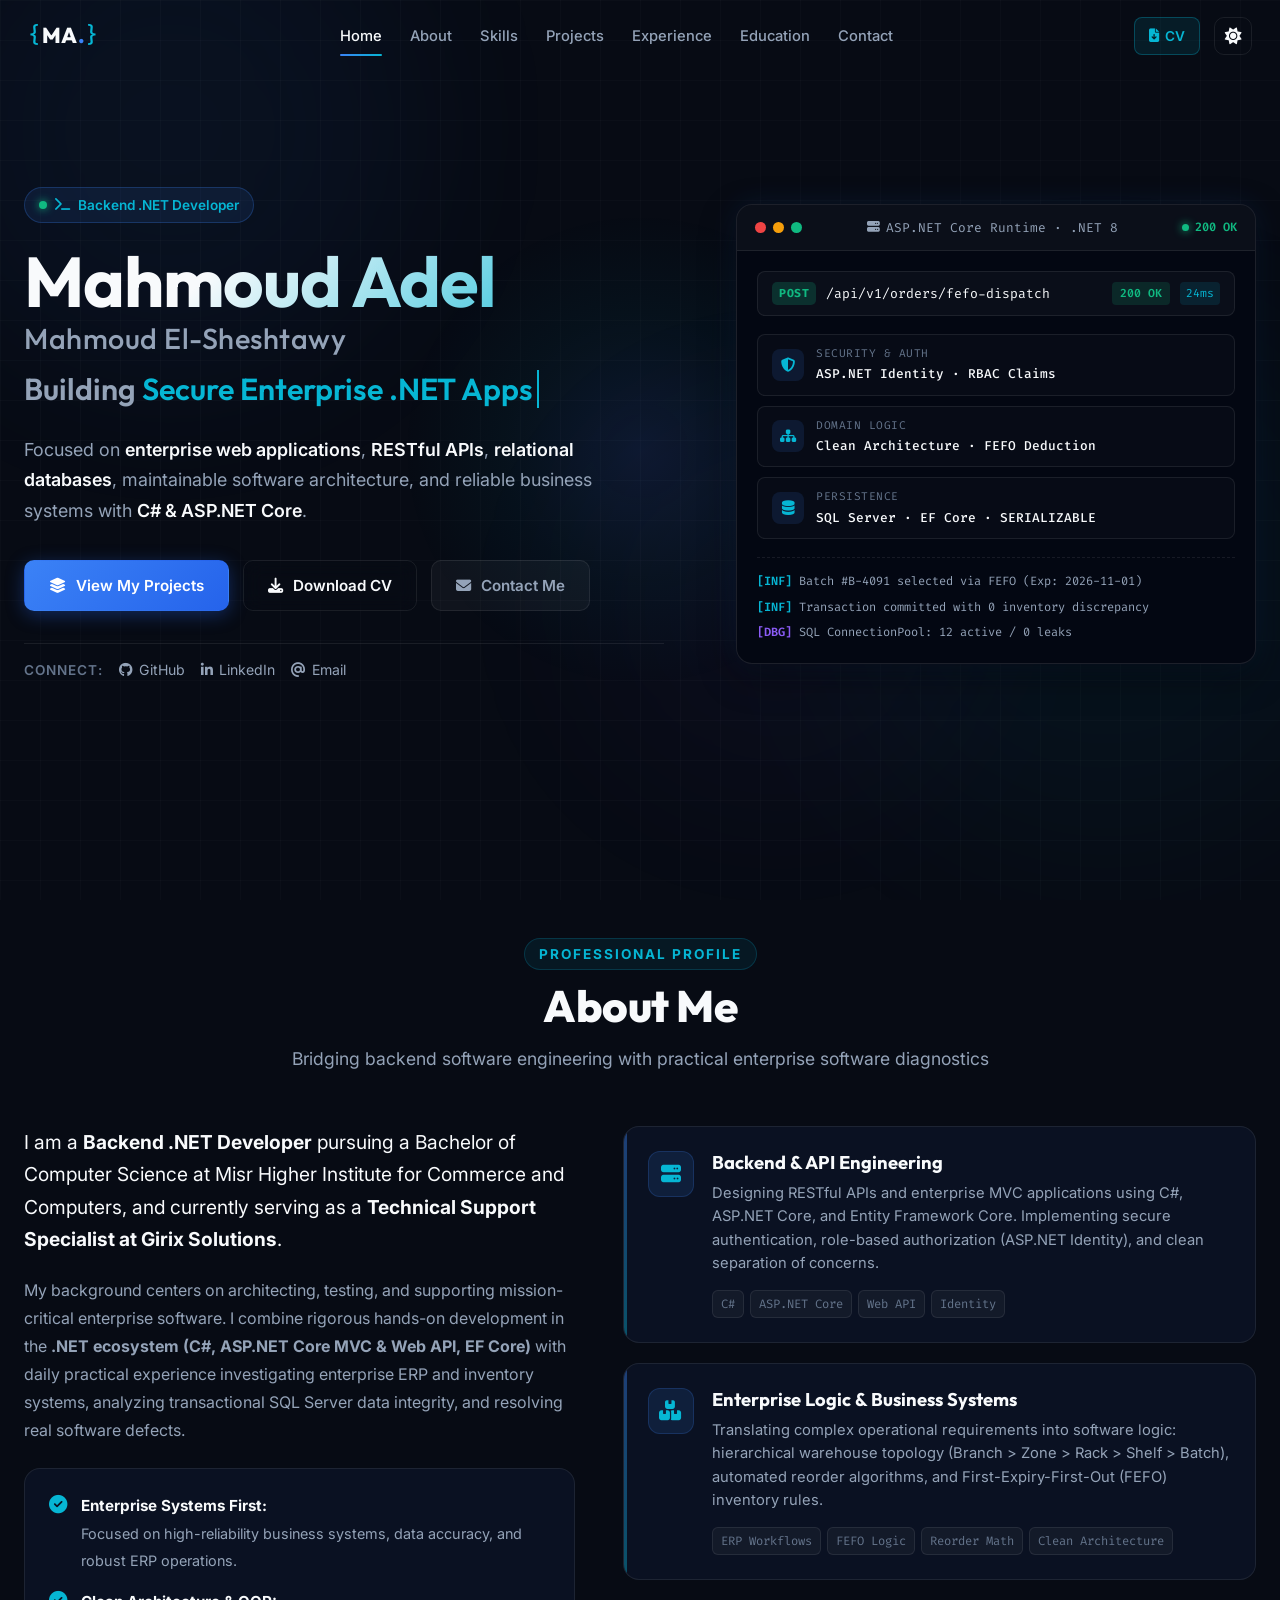
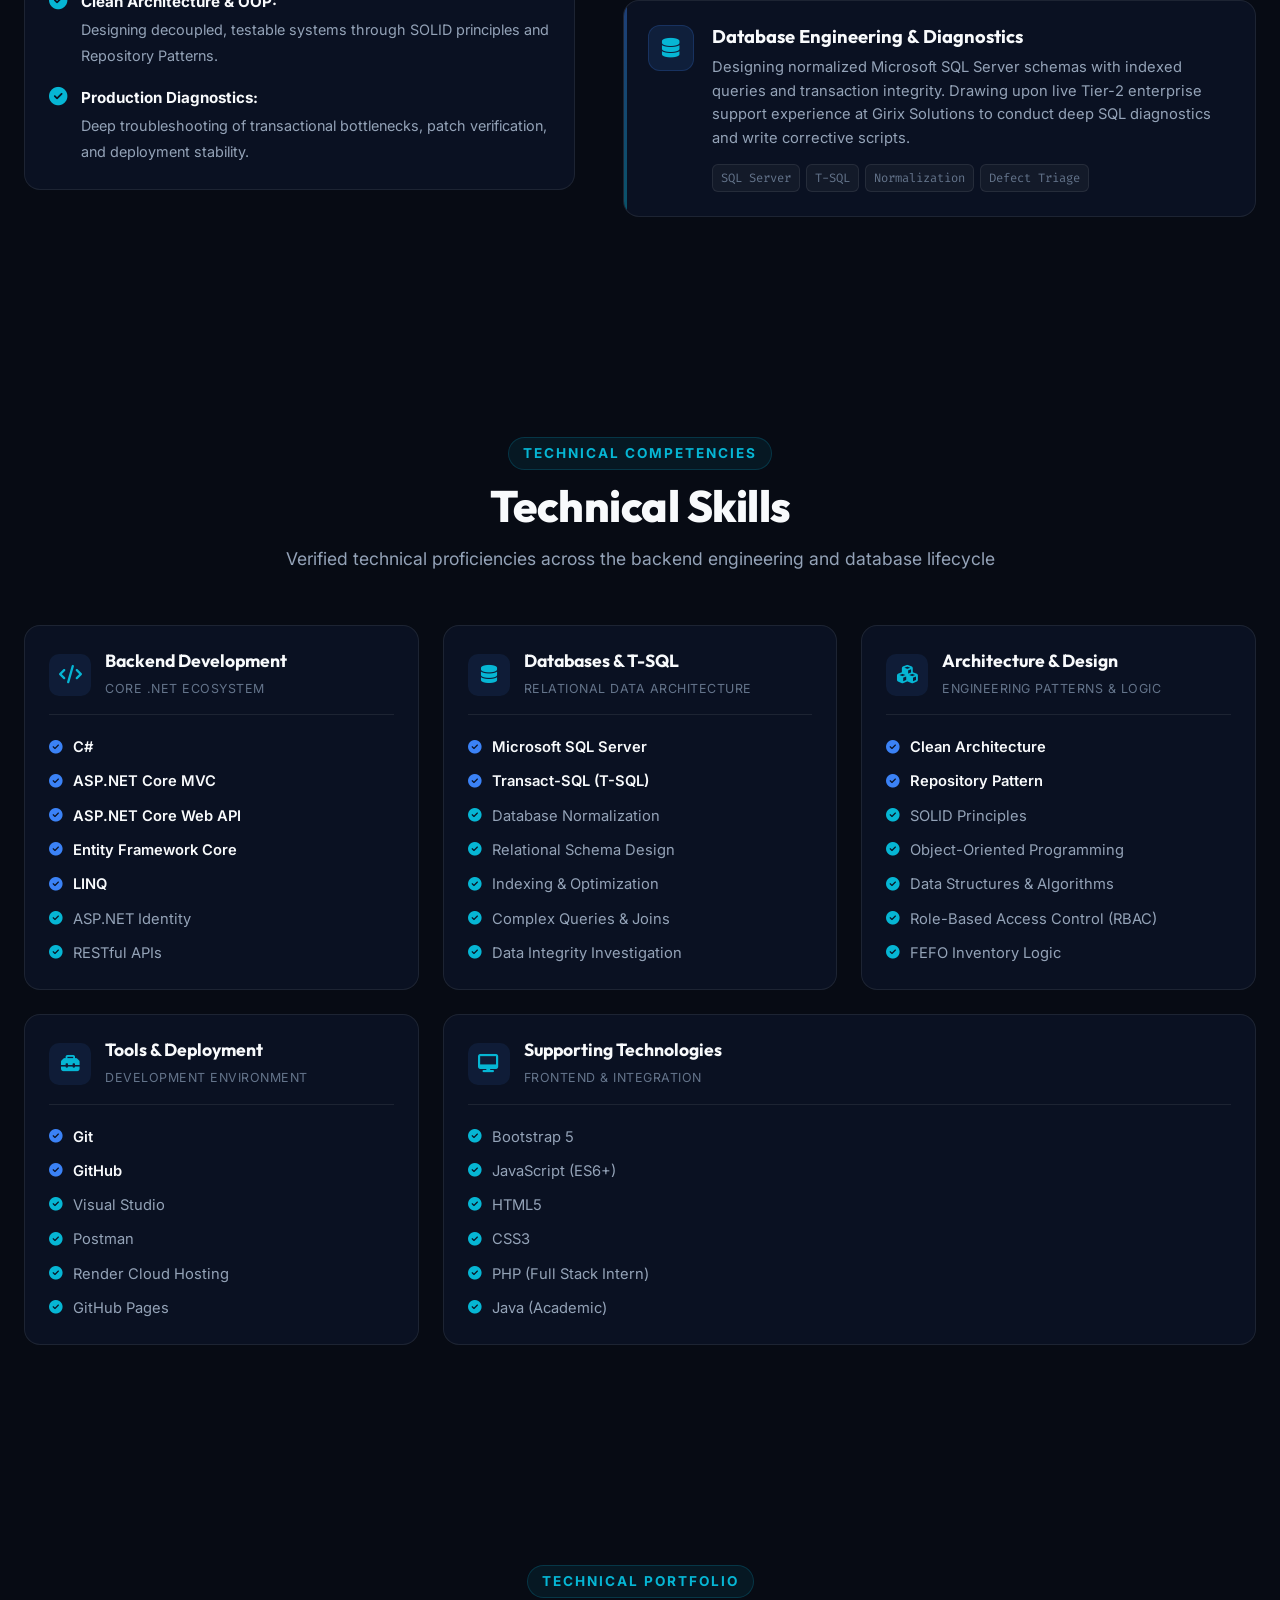
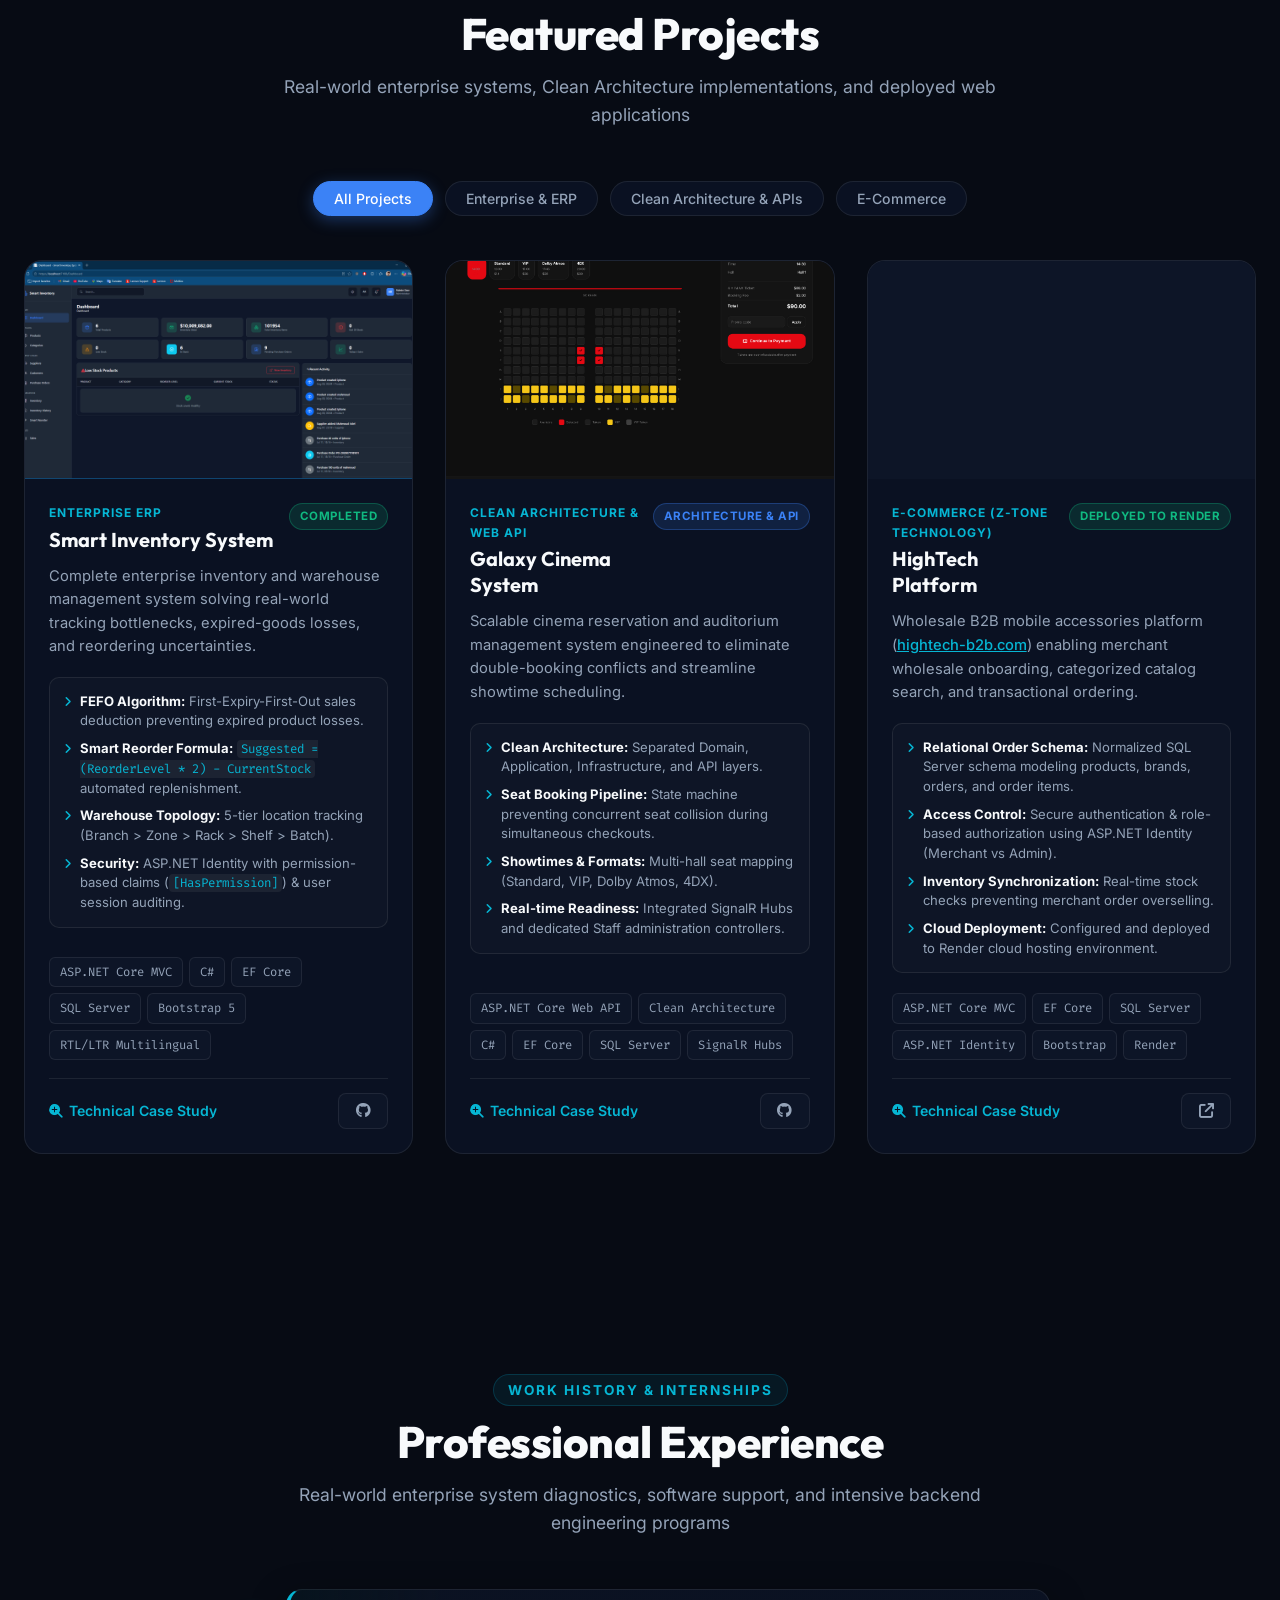
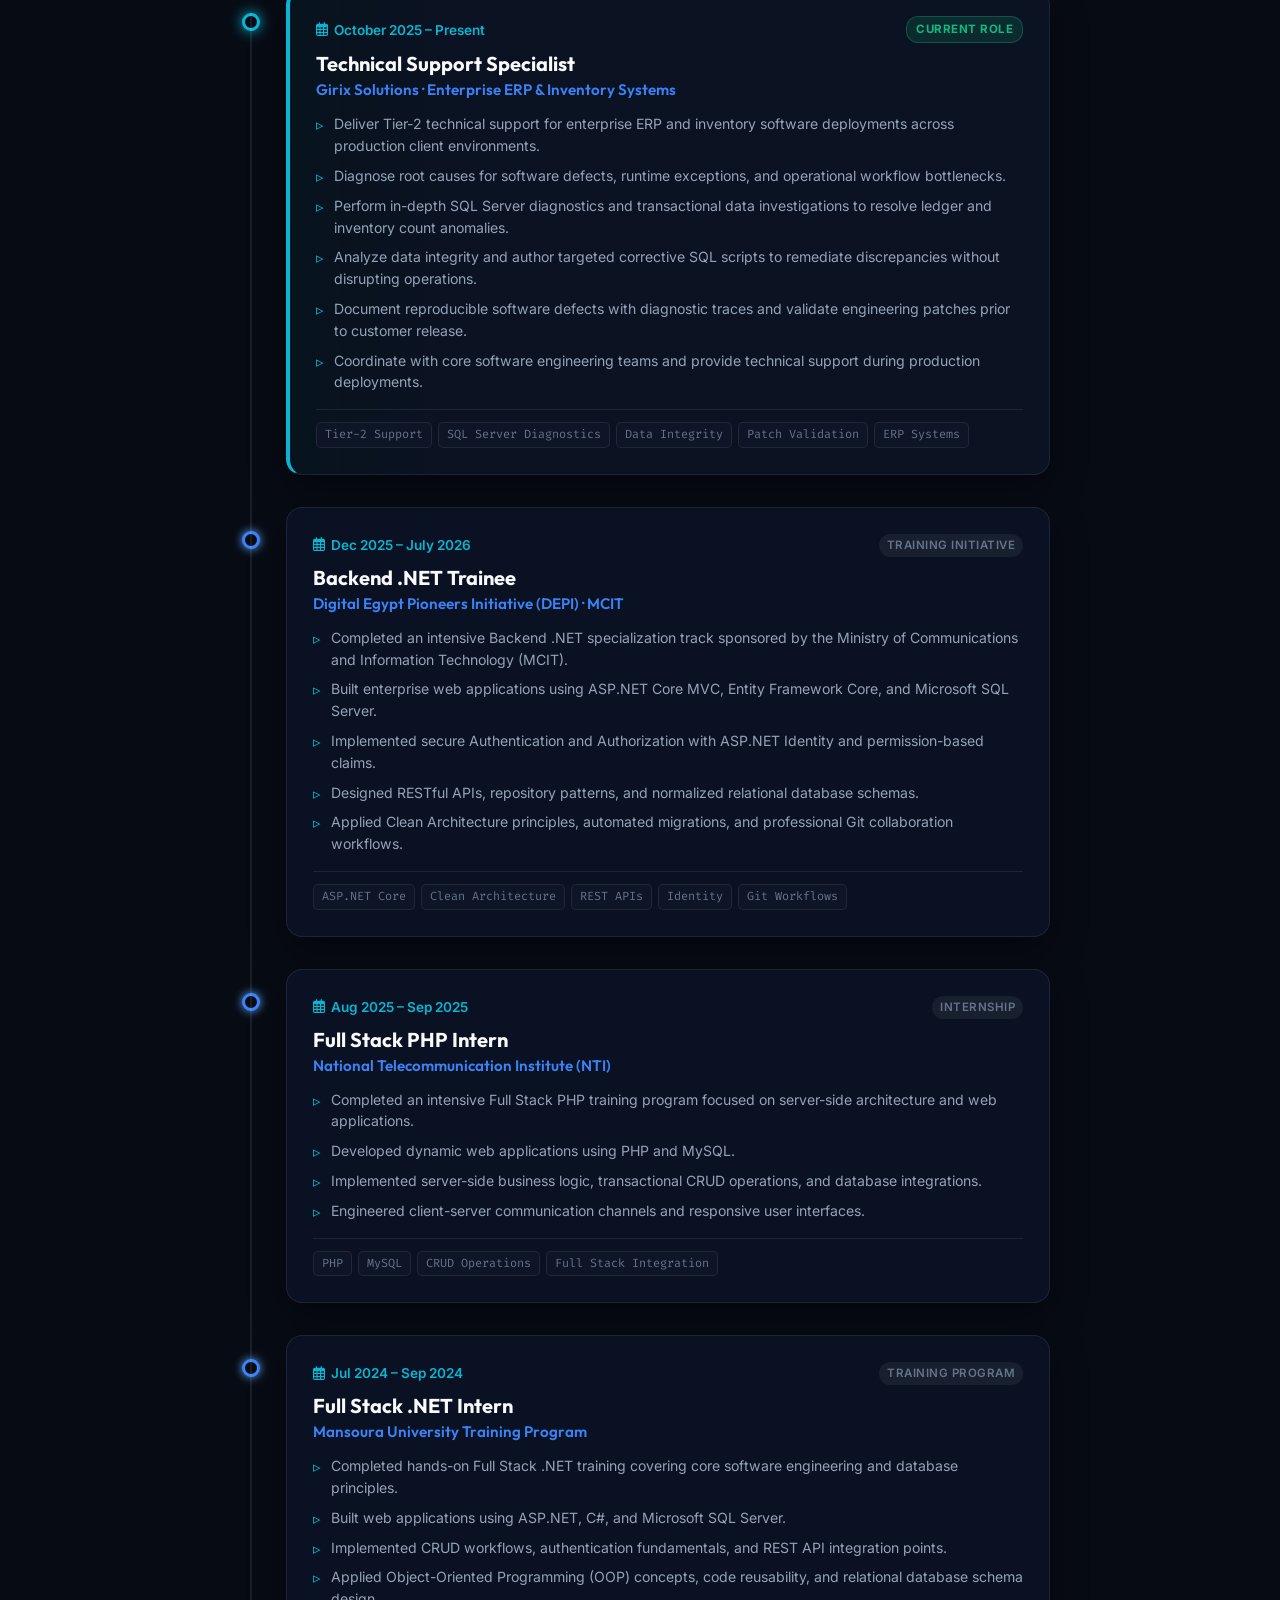
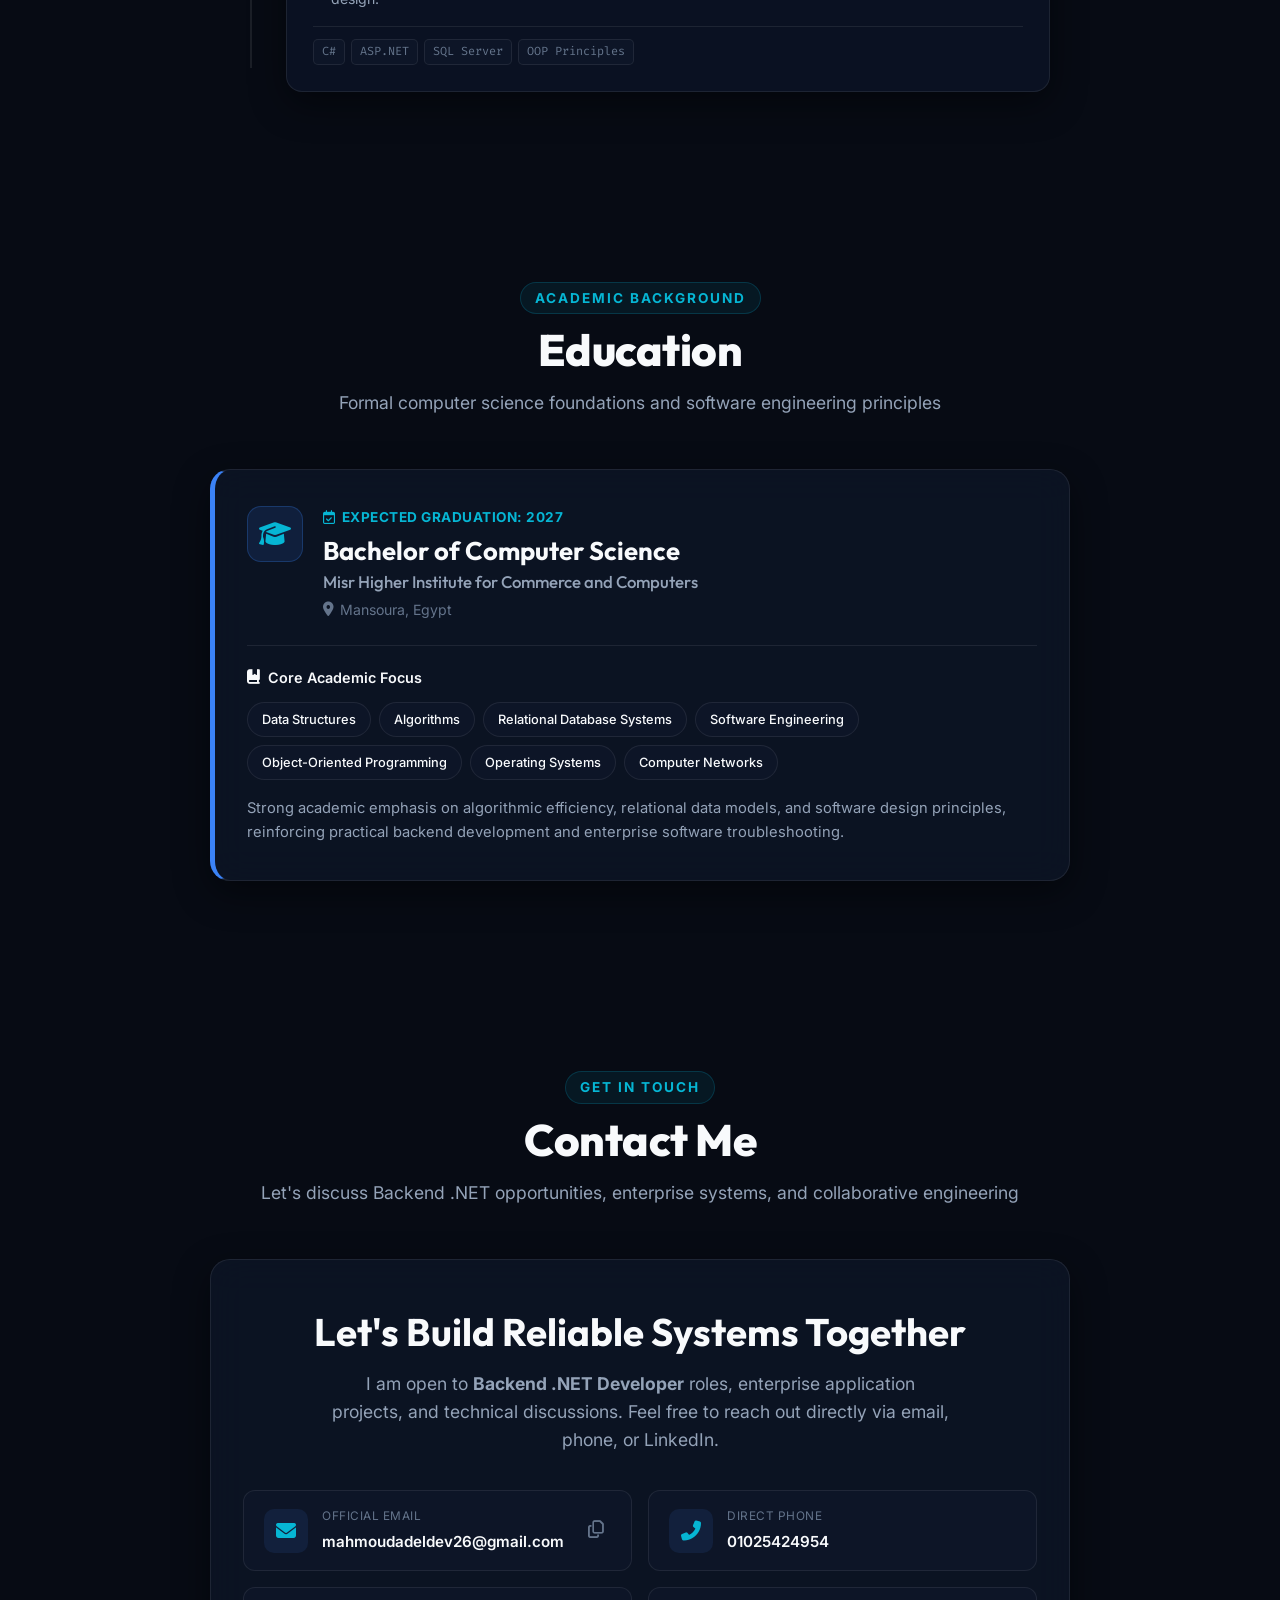
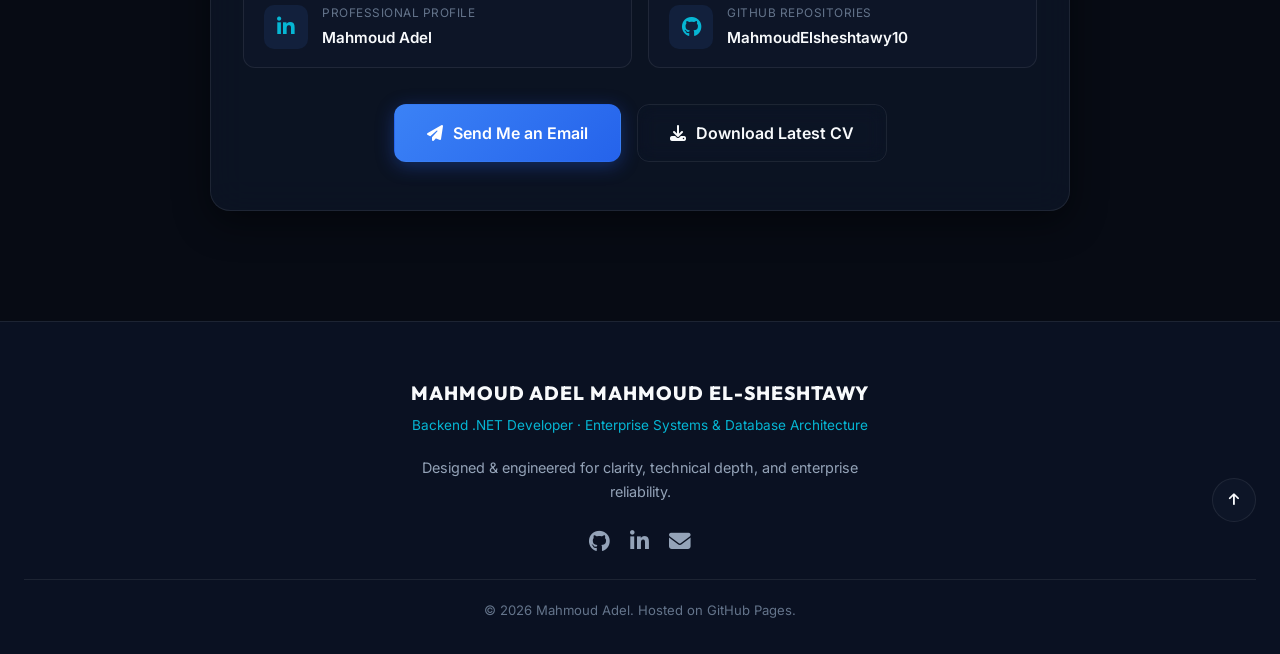
==== commit da4494e7: "feat: complete portfolio redesign with CV-accurate content - Full dark-theme UI/UX redesign with .NE" ====
--- a/index.html
+++ b/index.html
@@ -3,380 +3,932 @@
 <head>
     <meta charset="utf-8" />
     <meta name="viewport" content="width=device-width, initial-scale=1.0" />
-    <title>Portfolio - Mahmoud Adel</title>
-    <meta name="description" content="Mahmoud Adel — Backend .NET Developer specializing in ASP.NET Core MVC, Entity Framework Core, SQL Server, and REST APIs." />
+    <title>Mahmoud Adel El-Sheshtawy | Backend .NET Developer</title>
+    <meta name="description" content="Mahmoud Adel Mahmoud El-Sheshtawy — Backend .NET Developer specializing in ASP.NET Core MVC, Web API, Entity Framework Core, SQL Server, RESTful APIs, and enterprise systems." />
+    <meta name="keywords" content="Mahmoud Adel, Mahmoud El-Sheshtawy, Backend Developer, .NET Developer, ASP.NET Core, C#, Entity Framework Core, SQL Server, Clean Architecture, REST API" />
+    <meta name="author" content="Mahmoud Adel Mahmoud El-Sheshtawy" />
+
+    <!-- Open Graph Metadata -->
+    <meta property="og:title" content="Mahmoud Adel El-Sheshtawy | Backend .NET Developer" />
+    <meta property="og:description" content="Backend .NET Developer focused on enterprise web applications, RESTful APIs, relational databases, clean architecture, and reliable business systems." />
+    <meta property="og:type" content="website" />
+    <meta property="og:url" content="https://mahmoudelsheshtawy10.github.io/Portfolio/" />
+    <meta property="og:image" content="images/smart-inventory-dashboard.png" />
+
+    <!-- Google Fonts -->
     <link rel="preconnect" href="https://fonts.googleapis.com">
     <link rel="preconnect" href="https://fonts.gstatic.com" crossorigin>
-    <link href="https://fonts.googleapis.com/css2?family=Inter:wght@300;400;500;600;700;800&family=Outfit:wght@400;600;800&display=swap" rel="stylesheet">
+    <link href="https://fonts.googleapis.com/css2?family=Fira+Code:wght@400;500;600&family=Inter:wght@300;400;500;600;700;800&family=Outfit:wght@400;500;600;700;800&display=swap" rel="stylesheet">
+    
+    <!-- Font Awesome -->
     <link rel="stylesheet" href="https://cdnjs.cloudflare.com/ajax/libs/font-awesome/6.4.0/css/all.min.css" />
+    
+    <!-- Site Styles -->
     <link rel="stylesheet" href="css/site.css" />
-    <link rel="icon" href="favicon.ico" />
+    <link rel="icon" href="favicon.ico" type="image/x-icon" />
 </head>
 <body>
-    <div id="cursor-glow"></div>
-    <div id="scroll-progress"></div>
-
-    <div id="loader">
+    <div id="cursor-glow" aria-hidden="true"></div>
+    <div id="scroll-progress" aria-hidden="true"></div>
+
+    <!-- Loading Screen -->
+    <div id="loader" aria-hidden="true">
         <div class="loader-content">
+            <span class="loader-code">&lt;dotnet:runtime /&gt;</span>
             <span class="loader-text">MAHMOUD ADEL</span>
+            <span class="loader-sub">Backend .NET Developer</span>
             <div class="loader-bar"></div>
         </div>
     </div>
 
-    <nav id="navbar">
+    <!-- Navigation Bar -->
+    <nav id="navbar" aria-label="Main Navigation">
         <div class="nav-container">
-            <a href="#home" class="nav-logo">MA<span>.</span></a>
-            <div class="nav-links">
-                <a href="#home" class="active">Home</a>
-                <a href="#about">About</a>
-                <a href="#skills">Skills</a>
-                <a href="#projects">Projects</a>
-                <a href="#experience">Experience</a>
-                <a href="#contact">Contact</a>
-            </div>
+            <a href="#home" class="nav-logo" aria-label="Mahmoud Adel Homepage">
+                <span class="logo-bracket">{</span>MA<span class="logo-dot">.</span><span class="logo-bracket">}</span>
+            </a>
+            
+            <div class="nav-links" id="nav-menu" role="menu">
+                <a href="#home" class="nav-item active" role="menuitem">Home</a>
+                <a href="#about" class="nav-item" role="menuitem">About</a>
+                <a href="#skills" class="nav-item" role="menuitem">Skills</a>
+                <a href="#projects" class="nav-item" role="menuitem">Projects</a>
+                <a href="#experience" class="nav-item" role="menuitem">Experience</a>
+                <a href="#education" class="nav-item" role="menuitem">Education</a>
+                <a href="#contact" class="nav-item" role="menuitem">Contact</a>
+            </div>
+
             <div class="nav-right">
-                <button id="theme-toggle" aria-label="Toggle Theme">
-                    <i class="fas fa-sun"></i>
+                <a href="cv/Mahmoud_Adel_CV.pdf" class="btn btn-nav-cv" download title="Download CV (PDF)">
+                    <i class="fas fa-file-arrow-down" aria-hidden="true"></i>
+                    <span>CV</span>
+                </a>
+                <button id="theme-toggle" aria-label="Toggle light or dark theme" title="Toggle Theme">
+                    <i class="fas fa-sun" aria-hidden="true"></i>
                 </button>
-                <div class="hamburger">
-                    <div class="line1"></div>
-                    <div class="line2"></div>
-                    <div class="line3"></div>
-                </div>
+                <button class="hamburger" id="hamburger-btn" aria-label="Toggle navigation menu" aria-expanded="false" aria-controls="nav-menu">
+                    <span class="line1"></span>
+                    <span class="line2"></span>
+                    <span class="line3"></span>
+                </button>
             </div>
         </div>
     </nav>
 
-    <main>
-
-        <!-- Animated Background Particles -->
-        <div class="bg-particles">
+    <main id="main-content">
+
+        <!-- Background Ambient Grid & Particles -->
+        <div class="bg-particles" aria-hidden="true">
+            <div class="bg-grid-overlay"></div>
             <div class="blob blob-1"></div>
             <div class="blob blob-2"></div>
             <div class="blob blob-3"></div>
         </div>
 
-        <!-- Hero Section -->
-        <section id="home" class="hero">
+        <!-- ========================================================
+             HERO SECTION
+             ======================================================== -->
+        <section id="home" class="hero" aria-labelledby="hero-title">
             <div class="hero-content hidden-fade-up">
-                <p class="greeting">Hi, my name is</p>
-                <h1 class="name">Mahmoud Adel.</h1>
-                <h2 class="title type-wrap">I build <span class="typing-text"></span></h2>
+                <div class="hero-badge">
+                    <span class="badge-dot"></span>
+                    <i class="fas fa-terminal" aria-hidden="true"></i>
+                    <span>Backend .NET Developer</span>
+                </div>
+                
+                <h1 class="name" id="hero-title">
+                    <span class="name-full">Mahmoud Adel</span>
+                    <span class="name-sub">Mahmoud El-Sheshtawy</span>
+                </h1>
+                
+                <h2 class="title type-wrap">
+                    Building <span class="typing-text"></span>
+                </h2>
+                
                 <p class="description">
-                    Backend .NET Developer with hands-on experience building enterprise web applications, scalable backend systems, and solving real-world business problems.
+                    Focused on <strong>enterprise web applications</strong>, <strong>RESTful APIs</strong>, <strong>relational databases</strong>, maintainable software architecture, and reliable business systems with <strong>C# &amp; ASP.NET Core</strong>.
                 </p>
+                
                 <div class="hero-cta">
-                    <a href="cv/Mahmoud_Adel_CV.pdf" class="btn btn-primary magnetic" download>
-                        <i class="fas fa-download"></i> Download CV
+                    <a href="#projects" class="btn btn-primary magnetic" id="hero-cta-projects">
+                        <i class="fas fa-layer-group" aria-hidden="true"></i> View My Projects
                     </a>
-                    <a href="https://github.com/MahmoudElsheshtawy10" target="_blank" class="btn btn-outline magnetic">
-                        <i class="fab fa-github"></i> View GitHub
+                    <a href="cv/Mahmoud_Adel_CV.pdf" class="btn btn-outline magnetic" id="hero-cta-cv" download>
+                        <i class="fas fa-download" aria-hidden="true"></i> Download CV
                     </a>
-                    <a href="https://www.linkedin.com/in/mahmoud-adel-38b3762a6/" target="_blank" class="btn btn-outline magnetic">
-                        <i class="fab fa-linkedin-in"></i> LinkedIn
+                    <a href="#contact" class="btn btn-ghost magnetic" id="hero-cta-contact">
+                        <i class="fas fa-envelope" aria-hidden="true"></i> Contact Me
                     </a>
                 </div>
-            </div>
-            <div class="hero-graphics hidden-fade-left">
-                <div class="graphic-cube"></div>
-                <div class="graphic-sphere"></div>
+
+                <div class="hero-social-strip">
+                    <span class="social-label">Connect:</span>
+                    <a href="https://github.com/MahmoudElsheshtawy10" target="_blank" rel="noopener noreferrer" class="social-link" aria-label="GitHub Profile">
+                        <i class="fab fa-github" aria-hidden="true"></i>
+                        <span>GitHub</span>
+                    </a>
+                    <a href="https://www.linkedin.com/in/mahmoud-adel-38b3762a6/" target="_blank" rel="noopener noreferrer" class="social-link" aria-label="LinkedIn Profile">
+                        <i class="fab fa-linkedin-in" aria-hidden="true"></i>
+                        <span>LinkedIn</span>
+                    </a>
+                    <a href="mailto:mahmoudadeldev26@gmail.com" class="social-link" aria-label="Send Email">
+                        <i class="fas fa-at" aria-hidden="true"></i>
+                        <span>Email</span>
+                    </a>
+                </div>
+            </div>
+
+            <!-- Distinctive Backend Architecture Visual Element -->
+            <div class="hero-graphics hidden-fade-left" aria-hidden="true">
+                <div class="architecture-console">
+                    <div class="console-header">
+                        <div class="console-dots">
+                            <span class="dot dot-red"></span>
+                            <span class="dot dot-yellow"></span>
+                            <span class="dot dot-green"></span>
+                        </div>
+                        <div class="console-title">
+                            <i class="fas fa-server"></i> ASP.NET Core Runtime · .NET 8
+                        </div>
+                        <div class="console-status">
+                            <span class="status-live"></span> 200 OK
+                        </div>
+                    </div>
+                    
+                    <div class="console-body">
+                        <!-- Request Stream Line 1 -->
+                        <div class="api-stream-row">
+                            <span class="http-verb post">POST</span>
+                            <span class="api-endpoint">/api/v1/orders/fefo-dispatch</span>
+                            <span class="status-badge success">200 OK</span>
+                            <span class="latency-badge">24ms</span>
+                        </div>
+                        
+                        <!-- Pipeline Cards -->
+                        <div class="pipeline-tree">
+                            <div class="pipeline-node">
+                                <div class="node-icon"><i class="fas fa-shield-halved"></i></div>
+                                <div class="node-meta">
+                                    <span class="node-label">Security &amp; Auth</span>
+                                    <span class="node-val">ASP.NET Identity · RBAC Claims</span>
+                                </div>
+                            </div>
+                            
+                            <div class="pipeline-node">
+                                <div class="node-icon"><i class="fas fa-sitemap"></i></div>
+                                <div class="node-meta">
+                                    <span class="node-label">Domain Logic</span>
+                                    <span class="node-val">Clean Architecture · FEFO Deduction</span>
+                                </div>
+                            </div>
+
+                            <div class="pipeline-node">
+                                <div class="node-icon"><i class="fas fa-database"></i></div>
+                                <div class="node-meta">
+                                    <span class="node-label">Persistence</span>
+                                    <span class="node-val">SQL Server · EF Core · SERIALIZABLE</span>
+                                </div>
+                            </div>
+                        </div>
+
+                        <!-- Mini Diagnostic Log -->
+                        <div class="console-log-preview">
+                            <div class="log-line"><span class="log-info">[INF]</span> Batch #B-4091 selected via FEFO (Exp: 2026-11-01)</div>
+                            <div class="log-line"><span class="log-info">[INF]</span> Transaction committed with 0 inventory discrepancy</div>
+                            <div class="log-line"><span class="log-debug">[DBG]</span> SQL ConnectionPool: 12 active / 0 leaks</div>
+                        </div>
+                    </div>
+                </div>
             </div>
         </section>
 
-        <!-- About Section -->
-        <section id="about" class="about">
-            <h2 class="section-title hidden-fade-up">About Me</h2>
+        <!-- ========================================================
+             ABOUT SECTION
+             ======================================================== -->
+        <section id="about" class="about" aria-labelledby="about-title">
+            <div class="section-header hidden-fade-up">
+                <span class="section-eyebrow">Professional Profile</span>
+                <h2 class="section-title" id="about-title">About Me</h2>
+                <p class="section-subtitle">Bridging backend software engineering with practical enterprise software diagnostics</p>
+            </div>
+
             <div class="about-grid">
-                <div class="about-text hidden-fade-right">
-                    <p>I am a passionate <strong>Backend .NET Developer</strong> pursuing a Bachelor of Computer Science at Misr Higher Institute for Commerce and Computers.</p>
-                    <p>I specialize in building robust enterprise web applications using <strong>ASP.NET Core MVC, Entity Framework Core, SQL Server, and REST APIs</strong>. I focus on clean architecture, scalable systems, and optimizing database designs to ensure high performance and maintainability.</p>
-                </div>
-                <div class="about-stats hidden-fade-left">
-                    <div class="stat-card tilt-card">
-                        <i class="fas fa-code"></i>
-                        <h3 class="counter" data-target="3">0</h3>
-                        <p>Projects Completed</p>
-                    </div>
-                    <div class="stat-card tilt-card">
-                        <i class="fas fa-brain"></i>
-                        <h3 class="counter" data-target="20">0</h3>
-                        <p>Technologies</p>
-                    </div>
-                    <div class="stat-card tilt-card">
-                        <i class="fas fa-clock"></i>
-                        <h3 class="counter" data-target="2">0</h3>
-                        <p>Years Learning</p>
+                <div class="about-overview hidden-fade-right">
+                    <p class="lead-text">
+                        I am a <strong>Backend .NET Developer</strong> pursuing a Bachelor of Computer Science at Misr Higher Institute for Commerce and Computers, and currently serving as a <strong>Technical Support Specialist at Girix Solutions</strong>.
+                    </p>
+                    <p>
+                        My background centers on architecting, testing, and supporting mission-critical enterprise software. I combine rigorous hands-on development in the <strong>.NET ecosystem (C#, ASP.NET Core MVC &amp; Web API, EF Core)</strong> with daily practical experience investigating enterprise ERP and inventory systems, analyzing transactional SQL Server data integrity, and resolving real software defects.
+                    </p>
+                    <div class="about-highlights">
+                        <div class="highlight-item">
+                            <i class="fas fa-check-circle" aria-hidden="true"></i>
+                            <div>
+                                <strong>Enterprise Systems First:</strong>
+                                <span>Focused on high-reliability business systems, data accuracy, and robust ERP operations.</span>
+                            </div>
+                        </div>
+                        <div class="highlight-item">
+                            <i class="fas fa-check-circle" aria-hidden="true"></i>
+                            <div>
+                                <strong>Clean Architecture &amp; OOP:</strong>
+                                <span>Designing decoupled, testable systems through SOLID principles and Repository Patterns.</span>
+                            </div>
+                        </div>
+                        <div class="highlight-item">
+                            <i class="fas fa-check-circle" aria-hidden="true"></i>
+                            <div>
+                                <strong>Production Diagnostics:</strong>
+                                <span>Deep troubleshooting of transactional bottlenecks, patch verification, and deployment stability.</span>
+                            </div>
+                        </div>
+                    </div>
+                </div>
+
+                <!-- Structured 3-Theme Engineering Cards (Replaces arbitrary 0 counters) -->
+                <div class="about-pillars hidden-fade-left">
+                    <div class="pillar-card">
+                        <div class="pillar-icon">
+                            <i class="fas fa-server" aria-hidden="true"></i>
+                        </div>
+                        <div class="pillar-body">
+                            <h3>Backend &amp; API Engineering</h3>
+                            <p>Designing RESTful APIs and enterprise MVC applications using C#, ASP.NET Core, and Entity Framework Core. Implementing secure authentication, role-based authorization (ASP.NET Identity), and clean separation of concerns.</p>
+                            <div class="pillar-tags">
+                                <span>C#</span>
+                                <span>ASP.NET Core</span>
+                                <span>Web API</span>
+                                <span>Identity</span>
+                            </div>
+                        </div>
+                    </div>
+
+                    <div class="pillar-card">
+                        <div class="pillar-icon">
+                            <i class="fas fa-boxes-stacked" aria-hidden="true"></i>
+                        </div>
+                        <div class="pillar-body">
+                            <h3>Enterprise Logic &amp; Business Systems</h3>
+                            <p>Translating complex operational requirements into software logic: hierarchical warehouse topology (Branch &gt; Zone &gt; Rack &gt; Shelf &gt; Batch), automated reorder algorithms, and First-Expiry-First-Out (FEFO) inventory rules.</p>
+                            <div class="pillar-tags">
+                                <span>ERP Workflows</span>
+                                <span>FEFO Logic</span>
+                                <span>Reorder Math</span>
+                                <span>Clean Architecture</span>
+                            </div>
+                        </div>
+                    </div>
+
+                    <div class="pillar-card">
+                        <div class="pillar-icon">
+                            <i class="fas fa-database" aria-hidden="true"></i>
+                        </div>
+                        <div class="pillar-body">
+                            <h3>Database Engineering &amp; Diagnostics</h3>
+                            <p>Designing normalized Microsoft SQL Server schemas with indexed queries and transaction integrity. Drawing upon live Tier-2 enterprise support experience at Girix Solutions to conduct deep SQL diagnostics and write corrective scripts.</p>
+                            <div class="pillar-tags">
+                                <span>SQL Server</span>
+                                <span>T-SQL</span>
+                                <span>Normalization</span>
+                                <span>Defect Triage</span>
+                            </div>
+                        </div>
                     </div>
                 </div>
             </div>
         </section>
 
-        <!-- Skills Section -->
-        <section id="skills" class="skills">
-            <h2 class="section-title hidden-fade-up">Technical Skills</h2>
+        <!-- ========================================================
+             SKILLS SECTION
+             ======================================================== -->
+        <section id="skills" class="skills" aria-labelledby="skills-title">
+            <div class="section-header hidden-fade-up">
+                <span class="section-eyebrow">Technical Competencies</span>
+                <h2 class="section-title" id="skills-title">Technical Skills</h2>
+                <p class="section-subtitle">Verified technical proficiencies across the backend engineering and database lifecycle</p>
+            </div>
+
             <div class="skills-container">
-                <!-- Backend -->
+                <!-- Category 1: Backend Development -->
+                <div class="skill-category hidden-fade-up">
+                    <div class="skill-category-header">
+                        <div class="cat-icon-wrap"><i class="fas fa-code" aria-hidden="true"></i></div>
+                        <div>
+                            <h3>Backend Development</h3>
+                            <span class="cat-meta">Core .NET Ecosystem</span>
+                        </div>
+                    </div>
+                    <div class="skill-list">
+                        <div class="skill-item highlight"><i class="fas fa-check-circle" aria-hidden="true"></i> <span>C#</span></div>
+                        <div class="skill-item highlight"><i class="fas fa-check-circle" aria-hidden="true"></i> <span>ASP.NET Core MVC</span></div>
+                        <div class="skill-item highlight"><i class="fas fa-check-circle" aria-hidden="true"></i> <span>ASP.NET Core Web API</span></div>
+                        <div class="skill-item highlight"><i class="fas fa-check-circle" aria-hidden="true"></i> <span>Entity Framework Core</span></div>
+                        <div class="skill-item highlight"><i class="fas fa-check-circle" aria-hidden="true"></i> <span>LINQ</span></div>
+                        <div class="skill-item"><i class="fas fa-check-circle" aria-hidden="true"></i> <span>ASP.NET Identity</span></div>
+                        <div class="skill-item"><i class="fas fa-check-circle" aria-hidden="true"></i> <span>RESTful APIs</span></div>
+                    </div>
+                </div>
+
+                <!-- Category 2: Databases & Data Engineering -->
                 <div class="skill-category hidden-fade-up" style="transition-delay: 0.1s">
                     <div class="skill-category-header">
-                        <h3><i class="fas fa-server"></i> Backend &amp; Frameworks</h3>
-                        <div class="divider"></div>
+                        <div class="cat-icon-wrap"><i class="fas fa-database" aria-hidden="true"></i></div>
+                        <div>
+                            <h3>Databases &amp; T-SQL</h3>
+                            <span class="cat-meta">Relational Data Architecture</span>
+                        </div>
                     </div>
                     <div class="skill-list">
-                        <div class="skill-item highlight"><i class="fas fa-check"></i> <span>C#</span></div>
-                        <div class="skill-item highlight"><i class="fas fa-check"></i> <span>ASP.NET Core MVC</span></div>
-                        <div class="skill-item highlight"><i class="fas fa-check"></i> <span>ASP.NET Core Web API</span></div>
-                        <div class="skill-item highlight"><i class="fas fa-check"></i> <span>Entity Framework Core</span></div>
-                        <div class="skill-item"><i class="fas fa-check"></i> <span>LINQ</span></div>
-                        <div class="skill-item"><i class="fas fa-check"></i> <span>Java</span></div>
-                        <div class="skill-item"><i class="fas fa-check"></i> <span>Python</span></div>
-                        <div class="skill-item"><i class="fas fa-check"></i> <span>Node.js</span></div>
-                        <div class="skill-item"><i class="fas fa-check"></i> <span>Express.js</span></div>
-                    </div>
-                </div>
-                <!-- Frontend -->
+                        <div class="skill-item highlight"><i class="fas fa-check-circle" aria-hidden="true"></i> <span>Microsoft SQL Server</span></div>
+                        <div class="skill-item highlight"><i class="fas fa-check-circle" aria-hidden="true"></i> <span>Transact-SQL (T-SQL)</span></div>
+                        <div class="skill-item"><i class="fas fa-check-circle" aria-hidden="true"></i> <span>Database Normalization</span></div>
+                        <div class="skill-item"><i class="fas fa-check-circle" aria-hidden="true"></i> <span>Relational Schema Design</span></div>
+                        <div class="skill-item"><i class="fas fa-check-circle" aria-hidden="true"></i> <span>Indexing &amp; Optimization</span></div>
+                        <div class="skill-item"><i class="fas fa-check-circle" aria-hidden="true"></i> <span>Complex Queries &amp; Joins</span></div>
+                        <div class="skill-item"><i class="fas fa-check-circle" aria-hidden="true"></i> <span>Data Integrity Investigation</span></div>
+                    </div>
+                </div>
+
+                <!-- Category 3: Architecture & Engineering Concepts -->
                 <div class="skill-category hidden-fade-up" style="transition-delay: 0.2s">
                     <div class="skill-category-header">
-                        <h3><i class="fas fa-laptop-code"></i> Frontend</h3>
-                        <div class="divider"></div>
+                        <div class="cat-icon-wrap"><i class="fas fa-cubes" aria-hidden="true"></i></div>
+                        <div>
+                            <h3>Architecture &amp; Design</h3>
+                            <span class="cat-meta">Engineering Patterns &amp; Logic</span>
+                        </div>
                     </div>
                     <div class="skill-list">
-                        <div class="skill-item"><i class="fas fa-check"></i> <span>HTML5</span></div>
-                        <div class="skill-item"><i class="fas fa-check"></i> <span>CSS3</span></div>
-                        <div class="skill-item"><i class="fas fa-check"></i> <span>Bootstrap</span></div>
-                        <div class="skill-item highlight"><i class="fas fa-check"></i> <span>JavaScript</span></div>
-                    </div>
-                </div>
-                <!-- Databases -->
+                        <div class="skill-item highlight"><i class="fas fa-check-circle" aria-hidden="true"></i> <span>Clean Architecture</span></div>
+                        <div class="skill-item highlight"><i class="fas fa-check-circle" aria-hidden="true"></i> <span>Repository Pattern</span></div>
+                        <div class="skill-item"><i class="fas fa-check-circle" aria-hidden="true"></i> <span>SOLID Principles</span></div>
+                        <div class="skill-item"><i class="fas fa-check-circle" aria-hidden="true"></i> <span>Object-Oriented Programming</span></div>
+                        <div class="skill-item"><i class="fas fa-check-circle" aria-hidden="true"></i> <span>Data Structures &amp; Algorithms</span></div>
+                        <div class="skill-item"><i class="fas fa-check-circle" aria-hidden="true"></i> <span>Role-Based Access Control (RBAC)</span></div>
+                        <div class="skill-item"><i class="fas fa-check-circle" aria-hidden="true"></i> <span>FEFO Inventory Logic</span></div>
+                    </div>
+                </div>
+
+                <!-- Category 4: Tools & Deployment -->
                 <div class="skill-category hidden-fade-up" style="transition-delay: 0.3s">
                     <div class="skill-category-header">
-                        <h3><i class="fas fa-database"></i> Databases</h3>
-                        <div class="divider"></div>
+                        <div class="cat-icon-wrap"><i class="fas fa-toolbox" aria-hidden="true"></i></div>
+                        <div>
+                            <h3>Tools &amp; Deployment</h3>
+                            <span class="cat-meta">Development Environment</span>
+                        </div>
                     </div>
                     <div class="skill-list">
-                        <div class="skill-item highlight"><i class="fas fa-check"></i> <span>SQL Server</span></div>
-                        <div class="skill-item"><i class="fas fa-check"></i> <span>PostgreSQL</span></div>
-                        <div class="skill-item"><i class="fas fa-check"></i> <span>MySQL</span></div>
-                    </div>
-                </div>
-
-                <!-- Cloud & Deployment -->
+                        <div class="skill-item highlight"><i class="fas fa-check-circle" aria-hidden="true"></i> <span>Git</span></div>
+                        <div class="skill-item highlight"><i class="fas fa-check-circle" aria-hidden="true"></i> <span>GitHub</span></div>
+                        <div class="skill-item"><i class="fas fa-check-circle" aria-hidden="true"></i> <span>Visual Studio</span></div>
+                        <div class="skill-item"><i class="fas fa-check-circle" aria-hidden="true"></i> <span>Postman</span></div>
+                        <div class="skill-item"><i class="fas fa-check-circle" aria-hidden="true"></i> <span>Render Cloud Hosting</span></div>
+                        <div class="skill-item"><i class="fas fa-check-circle" aria-hidden="true"></i> <span>GitHub Pages</span></div>
+                    </div>
+                </div>
+
+                <!-- Category 5: Supporting Technologies -->
                 <div class="skill-category hidden-fade-up" style="transition-delay: 0.4s">
                     <div class="skill-category-header">
-                        <h3><i class="fas fa-cloud"></i> Cloud &amp; Deployment</h3>
-                        <div class="divider"></div>
+                        <div class="cat-icon-wrap"><i class="fas fa-desktop" aria-hidden="true"></i></div>
+                        <div>
+                            <h3>Supporting Technologies</h3>
+                            <span class="cat-meta">Frontend &amp; Integration</span>
+                        </div>
                     </div>
                     <div class="skill-list">
-                        <div class="skill-item"><i class="fas fa-check"></i> <span>Vercel</span></div>
-                        <div class="skill-item"><i class="fas fa-check"></i> <span>Render</span></div>
-                        <div class="skill-item"><i class="fas fa-check"></i> <span>Railway</span></div>
-                        <div class="skill-item"><i class="fas fa-check"></i> <span>MonsterASP.NET</span></div>
-                        <div class="skill-item"><i class="fas fa-check"></i> <span>GitHub Pages</span></div>
-                        <div class="skill-item"><i class="fas fa-check"></i> <span>IIS Deployment</span></div>
-                        <div class="skill-item"><i class="fas fa-check"></i> <span>REST API Deployment</span></div>
-                        <div class="skill-item"><i class="fas fa-check"></i> <span>Environment Variables</span></div>
-                        <div class="skill-item"><i class="fas fa-check"></i> <span>Production Hosting</span></div>
-                    </div>
-                </div>
-
-                <!-- Tools & Practices -->
-                <div class="skill-category hidden-fade-up" style="transition-delay: 0.5s">
-                    <div class="skill-category-header">
-                        <h3><i class="fas fa-tools"></i> Tools &amp; Concepts</h3>
-                        <div class="divider"></div>
-                    </div>
-                    <div class="skill-list">
-                        <div class="skill-item highlight"><i class="fas fa-check"></i> <span>Git</span></div>
-                        <div class="skill-item"><i class="fas fa-check"></i> <span>GitHub</span></div>
-                        <div class="skill-item"><i class="fas fa-check"></i> <span>Visual Studio</span></div>
-                        <div class="skill-item"><i class="fas fa-check"></i> <span>Postman</span></div>
-                        <div class="skill-item highlight"><i class="fas fa-check"></i> <span>REST APIs</span></div>
-                        <div class="skill-item"><i class="fas fa-check"></i> <span>Clean Architecture</span></div>
-                        <div class="skill-item"><i class="fas fa-check"></i> <span>SOLID Principles</span></div>
-                        <div class="skill-item"><i class="fas fa-check"></i> <span>OOP</span></div>
-                        <div class="skill-item"><i class="fas fa-check"></i> <span>Data Structures</span></div>
-                        <div class="skill-item"><i class="fas fa-check"></i> <span>Authentication &amp; Authorization</span></div>
+                        <div class="skill-item"><i class="fas fa-check-circle" aria-hidden="true"></i> <span>Bootstrap 5</span></div>
+                        <div class="skill-item"><i class="fas fa-check-circle" aria-hidden="true"></i> <span>JavaScript (ES6+)</span></div>
+                        <div class="skill-item"><i class="fas fa-check-circle" aria-hidden="true"></i> <span>HTML5</span></div>
+                        <div class="skill-item"><i class="fas fa-check-circle" aria-hidden="true"></i> <span>CSS3</span></div>
+                        <div class="skill-item"><i class="fas fa-check-circle" aria-hidden="true"></i> <span>PHP (Full Stack Intern)</span></div>
+                        <div class="skill-item"><i class="fas fa-check-circle" aria-hidden="true"></i> <span>Java (Academic)</span></div>
                     </div>
                 </div>
             </div>
         </section>
 
-        <!-- Projects Section -->
-        <section id="projects" class="projects">
-            <h2 class="section-title hidden-fade-up">Featured Projects</h2>
-
-            <div class="project-filters hidden-fade-up">
-                <button class="filter-btn active" data-filter="all">All</button>
-                <button class="filter-btn" data-filter="full-stack">Full Stack</button>
-                <button class="filter-btn" data-filter="web">Web App</button>
+        <!-- ========================================================
+             PROJECTS SECTION
+             ======================================================== -->
+        <section id="projects" class="projects" aria-labelledby="projects-title">
+            <div class="section-header hidden-fade-up">
+                <span class="section-eyebrow">Technical Portfolio</span>
+                <h2 class="section-title" id="projects-title">Featured Projects</h2>
+                <p class="section-subtitle">Real-world enterprise systems, Clean Architecture implementations, and deployed web applications</p>
+            </div>
+
+            <!-- Project Filter Controls -->
+            <div class="project-filters hidden-fade-up" role="tablist" aria-label="Project category filters">
+                <button class="filter-btn active" data-filter="all" role="tab" aria-selected="true">All Projects</button>
+                <button class="filter-btn" data-filter="erp" role="tab" aria-selected="false">Enterprise &amp; ERP</button>
+                <button class="filter-btn" data-filter="api" role="tab" aria-selected="false">Clean Architecture &amp; APIs</button>
+                <button class="filter-btn" data-filter="ecommerce" role="tab" aria-selected="false">E-Commerce</button>
             </div>
 
             <div class="projects-grid">
-                <!-- Project 1 -->
-                <div class="project-card tilt-card hidden-fade-up project-item full-stack web">
+                <!-- Project 1: Smart Inventory System -->
+                <article class="project-card tilt-card hidden-fade-up project-item erp" id="project-inventory">
                     <div class="project-image">
-                        <img src="images/smart-inventory-dashboard.png" alt="Smart Inventory System" loading="lazy" decoding="async" class="project-img" />
+                        <img src="images/smart-inventory-dashboard.png" alt="Smart Inventory System Dashboard screenshot" loading="lazy" decoding="async" class="project-img" />
                         <div class="project-overlay">
-                            <a href="https://github.com/MahmoudElsheshtawy10" target="_blank" class="btn btn-sm btn-primary"><i class="fab fa-github"></i> Source</a>
+                            <button class="btn btn-sm btn-case-study" data-open-modal="modal-inventory">
+                                <i class="fas fa-file-lines" aria-hidden="true"></i> View Case Study
+                            </button>
+                            <a href="https://github.com/MahmoudElsheshtawy10/Smart-Inventory-System" target="_blank" rel="noopener noreferrer" class="btn btn-sm btn-outline-light" aria-label="View Smart Inventory System Source Code on GitHub">
+                                <i class="fab fa-github" aria-hidden="true"></i> Source Code
+                            </a>
                         </div>
                     </div>
                     <div class="project-info">
                         <div class="project-header">
-                            <h3>Smart Inventory System</h3>
-                            <span class="badge">Completed</span>
-                        </div>
-                        <p>A complete inventory management system with authentication, dashboards, smart reorder suggestions, suppliers, products, categories, reporting, export features, dark mode, multilingual support and responsive UI.</p>
-                        <div class="tech-stack">
-                            <span>ASP.NET Core MVC</span><span>C#</span><span>EF Core</span><span>SQL Server</span><span>Bootstrap</span><span>JavaScript</span>
-                        </div>
-                    </div>
-                </div>
-
-                <!-- Project 2 -->
-                <div class="project-card tilt-card hidden-fade-up project-item full-stack web">
+                            <div>
+                                <span class="project-category-tag">Enterprise ERP</span>
+                                <h3>Smart Inventory System</h3>
+                            </div>
+                            <span class="badge badge-success">Completed</span>
+                        </div>
+                        
+                        <p class="project-summary">
+                            Complete enterprise inventory and warehouse management system solving real-world tracking bottlenecks, expired-goods losses, and reordering uncertainties.
+                        </p>
+                        
+                        <div class="project-highlights">
+                            <div class="highlight-bullet">
+                                <i class="fas fa-angle-right" aria-hidden="true"></i>
+                                <span><strong>FEFO Algorithm:</strong> First-Expiry-First-Out sales deduction preventing expired product losses.</span>
+                            </div>
+                            <div class="highlight-bullet">
+                                <i class="fas fa-angle-right" aria-hidden="true"></i>
+                                <span><strong>Smart Reorder Formula:</strong> <code>Suggested = (ReorderLevel * 2) - CurrentStock</code> automated replenishment.</span>
+                            </div>
+                            <div class="highlight-bullet">
+                                <i class="fas fa-angle-right" aria-hidden="true"></i>
+                                <span><strong>Warehouse Topology:</strong> 5-tier location tracking (Branch &gt; Zone &gt; Rack &gt; Shelf &gt; Batch).</span>
+                            </div>
+                            <div class="highlight-bullet">
+                                <i class="fas fa-angle-right" aria-hidden="true"></i>
+                                <span><strong>Security:</strong> ASP.NET Identity with permission-based claims (<code>[HasPermission]</code>) &amp; user session auditing.</span>
+                            </div>
+                        </div>
+
+                        <div class="tech-stack" aria-label="Technologies used in Smart Inventory System">
+                            <span>ASP.NET Core MVC</span>
+                            <span>C#</span>
+                            <span>EF Core</span>
+                            <span>SQL Server</span>
+                            <span>Bootstrap 5</span>
+                            <span>RTL/LTR Multilingual</span>
+                        </div>
+
+                        <div class="project-actions">
+                            <button class="btn btn-case-link" data-open-modal="modal-inventory">
+                                <i class="fas fa-magnifying-glass-plus" aria-hidden="true"></i> Technical Case Study
+                            </button>
+                            <a href="https://github.com/MahmoudElsheshtawy10/Smart-Inventory-System" target="_blank" rel="noopener noreferrer" class="btn btn-icon-source" title="View Source on GitHub" aria-label="GitHub Repository">
+                                <i class="fab fa-github" aria-hidden="true"></i>
+                            </a>
+                        </div>
+                    </div>
+                </article>
+
+                <!-- Project 2: Cinema Booking & Management System -->
+                <article class="project-card tilt-card hidden-fade-up project-item api" id="project-cinema">
                     <div class="project-image">
-                        <img src="images/hightech-home.png" alt="HighTech E-commerce Platform" loading="lazy" decoding="async" class="project-img" />
+                        <img src="images/cinema-home.png" alt="Galaxy Cinema Seat Reservation and Booking System screenshot" loading="lazy" decoding="async" class="project-img" />
                         <div class="project-overlay">
-                            <a href="https://github.com/MahmoudElsheshtawy10" target="_blank" class="btn btn-sm btn-primary"><i class="fab fa-github"></i> Source</a>
+                            <button class="btn btn-sm btn-case-study" data-open-modal="modal-cinema">
+                                <i class="fas fa-file-lines" aria-hidden="true"></i> View Case Study
+                            </button>
+                            <a href="https://github.com/MahmoudElsheshtawy10/cinema-system" target="_blank" rel="noopener noreferrer" class="btn btn-sm btn-outline-light" aria-label="View Cinema Management System Source Code on GitHub">
+                                <i class="fab fa-github" aria-hidden="true"></i> Source Code
+                            </a>
                         </div>
                     </div>
                     <div class="project-info">
                         <div class="project-header">
-                            <h3>HighTech E-commerce Platform</h3>
-                            <span class="badge">Completed</span>
-                        </div>
-                        <p>Complete online electronics store with authentication, shopping cart, categories, orders and admin dashboard.</p>
-                        <div class="tech-stack">
-                            <span>Node.js</span><span>Express.js</span><span>PostgreSQL</span><span>Firebase</span><span>REST API</span>
-                        </div>
-                    </div>
-                </div>
-
-                <!-- Project 3 -->
-                <div class="project-card tilt-card hidden-fade-up project-item web">
+                            <div>
+                                <span class="project-category-tag">Clean Architecture &amp; Web API</span>
+                                <h3>Galaxy Cinema System</h3>
+                            </div>
+                            <span class="badge badge-info">Architecture &amp; API</span>
+                        </div>
+                        
+                        <p class="project-summary">
+                            Scalable cinema reservation and auditorium management system engineered to eliminate double-booking conflicts and streamline showtime scheduling.
+                        </p>
+                        
+                        <div class="project-highlights">
+                            <div class="highlight-bullet">
+                                <i class="fas fa-angle-right" aria-hidden="true"></i>
+                                <span><strong>Clean Architecture:</strong> Separated Domain, Application, Infrastructure, and API layers.</span>
+                            </div>
+                            <div class="highlight-bullet">
+                                <i class="fas fa-angle-right" aria-hidden="true"></i>
+                                <span><strong>Seat Booking Pipeline:</strong> State machine preventing concurrent seat collision during simultaneous checkouts.</span>
+                            </div>
+                            <div class="highlight-bullet">
+                                <i class="fas fa-angle-right" aria-hidden="true"></i>
+                                <span><strong>Showtimes &amp; Formats:</strong> Multi-hall seat mapping (Standard, VIP, Dolby Atmos, 4DX).</span>
+                            </div>
+                            <div class="highlight-bullet">
+                                <i class="fas fa-angle-right" aria-hidden="true"></i>
+                                <span><strong>Real-time Readiness:</strong> Integrated SignalR Hubs and dedicated Staff administration controllers.</span>
+                            </div>
+                        </div>
+
+                        <div class="tech-stack" aria-label="Technologies used in Cinema Management System">
+                            <span>ASP.NET Core Web API</span>
+                            <span>Clean Architecture</span>
+                            <span>C#</span>
+                            <span>EF Core</span>
+                            <span>SQL Server</span>
+                            <span>SignalR Hubs</span>
+                        </div>
+
+                        <div class="project-actions">
+                            <button class="btn btn-case-link" data-open-modal="modal-cinema">
+                                <i class="fas fa-magnifying-glass-plus" aria-hidden="true"></i> Technical Case Study
+                            </button>
+                            <a href="https://github.com/MahmoudElsheshtawy10/cinema-system" target="_blank" rel="noopener noreferrer" class="btn btn-icon-source" title="View Source on GitHub" aria-label="GitHub Repository">
+                                <i class="fab fa-github" aria-hidden="true"></i>
+                            </a>
+                        </div>
+                    </div>
+                </article>
+
+                <!-- Project 3: HighTech E-commerce Platform -->
+                <article class="project-card tilt-card hidden-fade-up project-item ecommerce" id="project-hightech">
                     <div class="project-image">
-                        <img src="images/cinema-home.png" alt="Cinema Management System" loading="lazy" decoding="async" class="project-img" />
+                        <img src="images/hightech-home.png" alt="HighTech B2B Mobile Accessories E-commerce platform screenshot" loading="lazy" decoding="async" class="project-img" />
                         <div class="project-overlay">
-                            <a href="https://github.com/MahmoudElsheshtawy10" target="_blank" class="btn btn-sm btn-primary"><i class="fab fa-github"></i> Source</a>
+                            <button class="btn btn-sm btn-case-study" data-open-modal="modal-hightech">
+                                <i class="fas fa-file-lines" aria-hidden="true"></i> View Case Study
+                            </button>
+                            <a href="https://hightech-b2b.com" target="_blank" rel="noopener noreferrer" class="btn btn-sm btn-outline-light" aria-label="Visit HighTech B2B Live Platform">
+                                <i class="fas fa-arrow-up-right-from-square" aria-hidden="true"></i> Live Platform
+                            </a>
                         </div>
                     </div>
                     <div class="project-info">
                         <div class="project-header">
-                            <h3>Cinema Management System</h3>
-                            <span class="badge in-progress">In Progress</span>
-                        </div>
-                        <p>Cinema reservation and movie management system including booking workflow, movie schedules, seat booking and administration dashboard.</p>
-                        <div class="tech-stack">
-                            <span>ASP.NET Core MVC</span><span>SQL Server</span>
-                        </div>
-                    </div>
-                </div>
+                            <div>
+                                <span class="project-category-tag">E-Commerce (Z-Tone Technology)</span>
+                                <h3>HighTech Platform</h3>
+                            </div>
+                            <span class="badge badge-success">Deployed to Render</span>
+                        </div>
+                        
+                        <p class="project-summary">
+                            Wholesale B2B mobile accessories platform (<a href="https://hightech-b2b.com" target="_blank" rel="noopener noreferrer" class="inline-link">hightech-b2b.com</a>) enabling merchant wholesale onboarding, categorized catalog search, and transactional ordering.
+                        </p>
+                        
+                        <div class="project-highlights">
+                            <div class="highlight-bullet">
+                                <i class="fas fa-angle-right" aria-hidden="true"></i>
+                                <span><strong>Relational Order Schema:</strong> Normalized SQL Server schema modeling products, brands, orders, and order items.</span>
+                            </div>
+                            <div class="highlight-bullet">
+                                <i class="fas fa-angle-right" aria-hidden="true"></i>
+                                <span><strong>Access Control:</strong> Secure authentication &amp; role-based authorization using ASP.NET Identity (Merchant vs Admin).</span>
+                            </div>
+                            <div class="highlight-bullet">
+                                <i class="fas fa-angle-right" aria-hidden="true"></i>
+                                <span><strong>Inventory Synchronization:</strong> Real-time stock checks preventing merchant order overselling.</span>
+                            </div>
+                            <div class="highlight-bullet">
+                                <i class="fas fa-angle-right" aria-hidden="true"></i>
+                                <span><strong>Cloud Deployment:</strong> Configured and deployed to Render cloud hosting environment.</span>
+                            </div>
+                        </div>
+
+                        <div class="tech-stack" aria-label="Technologies used in HighTech Platform">
+                            <span>ASP.NET Core MVC</span>
+                            <span>EF Core</span>
+                            <span>SQL Server</span>
+                            <span>ASP.NET Identity</span>
+                            <span>Bootstrap</span>
+                            <span>Render</span>
+                        </div>
+
+                        <div class="project-actions">
+                            <button class="btn btn-case-link" data-open-modal="modal-hightech">
+                                <i class="fas fa-magnifying-glass-plus" aria-hidden="true"></i> Technical Case Study
+                            </button>
+                            <a href="https://hightech-b2b.com" target="_blank" rel="noopener noreferrer" class="btn btn-icon-source" title="Visit Live Platform" aria-label="Visit HighTech Live Platform">
+                                <i class="fas fa-arrow-up-right-from-square" aria-hidden="true"></i>
+                            </a>
+                        </div>
+                    </div>
+                </article>
             </div>
         </section>
 
-        <!-- Timeline (Experience & Education) -->
-        <section id="experience" class="timeline-section">
-            <h2 class="section-title hidden-fade-up">Experience &amp; Education</h2>
+        <!-- ========================================================
+             PROFESSIONAL EXPERIENCE SECTION
+             ======================================================== -->
+        <section id="experience" class="timeline-section" aria-labelledby="experience-title">
+            <div class="section-header hidden-fade-up">
+                <span class="section-eyebrow">Work History &amp; Internships</span>
+                <h2 class="section-title" id="experience-title">Professional Experience</h2>
+                <p class="section-subtitle">Real-world enterprise system diagnostics, software support, and intensive backend engineering programs</p>
+            </div>
 
             <div class="timeline">
+                <!-- Current Experience: Girix Solutions -->
+                <div class="timeline-item current-experience hidden-fade-right">
+                    <div class="timeline-dot"></div>
+                    <div class="timeline-content">
+                        <div class="timeline-meta">
+                            <span class="timeline-date"><i class="far fa-calendar-alt" aria-hidden="true"></i> October 2025 – Present</span>
+                            <span class="timeline-badge-live">Current Role</span>
+                        </div>
+                        <h3>Technical Support Specialist</h3>
+                        <h4>Girix Solutions · Enterprise ERP &amp; Inventory Systems</h4>
+                        <ul class="timeline-bullets">
+                            <li>Deliver Tier-2 technical support for enterprise ERP and inventory software deployments across production client environments.</li>
+                            <li>Diagnose root causes for software defects, runtime exceptions, and operational workflow bottlenecks.</li>
+                            <li>Perform in-depth SQL Server diagnostics and transactional data investigations to resolve ledger and inventory count anomalies.</li>
+                            <li>Analyze data integrity and author targeted corrective SQL scripts to remediate discrepancies without disrupting operations.</li>
+                            <li>Document reproducible software defects with diagnostic traces and validate engineering patches prior to customer release.</li>
+                            <li>Coordinate with core software engineering teams and provide technical support during production deployments.</li>
+                        </ul>
+                        <div class="timeline-tags">
+                            <span>Tier-2 Support</span>
+                            <span>SQL Server Diagnostics</span>
+                            <span>Data Integrity</span>
+                            <span>Patch Validation</span>
+                            <span>ERP Systems</span>
+                        </div>
+                    </div>
+                </div>
+
+                <!-- Internship 1: DEPI -->
+                <div class="timeline-item hidden-fade-left">
+                    <div class="timeline-dot"></div>
+                    <div class="timeline-content">
+                        <div class="timeline-meta">
+                            <span class="timeline-date"><i class="far fa-calendar-alt" aria-hidden="true"></i> Dec 2025 – July 2026</span>
+                            <span class="timeline-badge">Training Initiative</span>
+                        </div>
+                        <h3>Backend .NET Trainee</h3>
+                        <h4>Digital Egypt Pioneers Initiative (DEPI) · MCIT</h4>
+                        <ul class="timeline-bullets">
+                            <li>Completed an intensive Backend .NET specialization track sponsored by the Ministry of Communications and Information Technology (MCIT).</li>
+                            <li>Built enterprise web applications using ASP.NET Core MVC, Entity Framework Core, and Microsoft SQL Server.</li>
+                            <li>Implemented secure Authentication and Authorization with ASP.NET Identity and permission-based claims.</li>
+                            <li>Designed RESTful APIs, repository patterns, and normalized relational database schemas.</li>
+                            <li>Applied Clean Architecture principles, automated migrations, and professional Git collaboration workflows.</li>
+                        </ul>
+                        <div class="timeline-tags">
+                            <span>ASP.NET Core</span>
+                            <span>Clean Architecture</span>
+                            <span>REST APIs</span>
+                            <span>Identity</span>
+                            <span>Git Workflows</span>
+                        </div>
+                    </div>
+                </div>
+
+                <!-- Internship 2: NTI -->
                 <div class="timeline-item hidden-fade-right">
                     <div class="timeline-dot"></div>
                     <div class="timeline-content">
-                        <span class="timeline-date">Dec 2025 – July 2026</span>
-                        <h3>Backend .NET Trainee</h3>
-                        <h4>DEPI (Digital Egypt Pioneers Initiative)</h4>
-                        <p>Built enterprise web applications using ASP.NET Core MVC, EF Core, and SQL Server. Implemented Identity, designed REST APIs, and applied Clean Architecture.</p>
-                    </div>
-                </div>
-
+                        <div class="timeline-meta">
+                            <span class="timeline-date"><i class="far fa-calendar-alt" aria-hidden="true"></i> Aug 2025 – Sep 2025</span>
+                            <span class="timeline-badge">Internship</span>
+                        </div>
+                        <h3>Full Stack PHP Intern</h3>
+                        <h4>National Telecommunication Institute (NTI)</h4>
+                        <ul class="timeline-bullets">
+                            <li>Completed an intensive Full Stack PHP training program focused on server-side architecture and web applications.</li>
+                            <li>Developed dynamic web applications using PHP and MySQL.</li>
+                            <li>Implemented server-side business logic, transactional CRUD operations, and database integrations.</li>
+                            <li>Engineered client-server communication channels and responsive user interfaces.</li>
+                        </ul>
+                        <div class="timeline-tags">
+                            <span>PHP</span>
+                            <span>MySQL</span>
+                            <span>CRUD Operations</span>
+                            <span>Full Stack Integration</span>
+                        </div>
+                    </div>
+                </div>
+
+                <!-- Internship 3: Mansoura University -->
                 <div class="timeline-item hidden-fade-left">
                     <div class="timeline-dot"></div>
                     <div class="timeline-content">
-                        <span class="timeline-date">Aug 2025 – Sep 2025</span>
-                        <h3>Full Stack PHP Intern</h3>
-                        <h4>NTI (National Telecommunication Institute)</h4>
-                        <p>Developed dynamic web applications using PHP and MySQL. Implemented backend logic, CRUD operations, and database integration.</p>
-                    </div>
-                </div>
-
-                <div class="timeline-item hidden-fade-right">
-                    <div class="timeline-dot"></div>
-                    <div class="timeline-content">
-                        <span class="timeline-date">Jul 2024 – Sep 2024</span>
+                        <div class="timeline-meta">
+                            <span class="timeline-date"><i class="far fa-calendar-alt" aria-hidden="true"></i> Jul 2024 – Sep 2024</span>
+                            <span class="timeline-badge">Training Program</span>
+                        </div>
                         <h3>Full Stack .NET Intern</h3>
                         <h4>Mansoura University Training Program</h4>
-                        <p>Built web applications using ASP.NET, C#, and SQL Server. Implemented CRUD, authentication basics, and API integration.</p>
-                    </div>
-                </div>
-
-                <div class="timeline-item hidden-fade-left">
-                    <div class="timeline-dot"></div>
-                    <div class="timeline-content education">
-                        <span class="timeline-date"></span>
+                        <ul class="timeline-bullets">
+                            <li>Completed hands-on Full Stack .NET training covering core software engineering and database principles.</li>
+                            <li>Built web applications using ASP.NET, C#, and Microsoft SQL Server.</li>
+                            <li>Implemented CRUD workflows, authentication fundamentals, and REST API integration points.</li>
+                            <li>Applied Object-Oriented Programming (OOP) concepts, code reusability, and relational database schema design.</li>
+                        </ul>
+                        <div class="timeline-tags">
+                            <span>C#</span>
+                            <span>ASP.NET</span>
+                            <span>SQL Server</span>
+                            <span>OOP Principles</span>
+                        </div>
+                    </div>
+                </div>
+            </div>
+        </section>
+
+        <!-- ========================================================
+             EDUCATION SECTION (Visually Distinct from Experience)
+             ======================================================== -->
+        <section id="education" class="education-section" aria-labelledby="education-title">
+            <div class="section-header hidden-fade-up">
+                <span class="section-eyebrow">Academic Background</span>
+                <h2 class="section-title" id="education-title">Education</h2>
+                <p class="section-subtitle">Formal computer science foundations and software engineering principles</p>
+            </div>
+
+            <div class="education-card hidden-fade-up glass-panel">
+                <div class="education-header">
+                    <div class="edu-icon-wrap">
+                        <i class="fas fa-graduation-cap" aria-hidden="true"></i>
+                    </div>
+                    <div class="edu-main-info">
+                        <span class="edu-timeline"><i class="far fa-calendar-check" aria-hidden="true"></i> Expected Graduation: 2027</span>
                         <h3>Bachelor of Computer Science</h3>
                         <h4>Misr Higher Institute for Commerce and Computers</h4>
-                        <p>Focused on Data Structures, Algorithms, Software Engineering, and Database Design.</p>
-                    </div>
+                        <span class="edu-location"><i class="fas fa-location-dot" aria-hidden="true"></i> Mansoura, Egypt</span>
+                    </div>
+                </div>
+
+                <div class="education-details">
+                    <div class="edu-focus-title">
+                        <i class="fas fa-book-bookmark" aria-hidden="true"></i> Core Academic Focus
+                    </div>
+                    <div class="edu-badges">
+                        <span>Data Structures</span>
+                        <span>Algorithms</span>
+                        <span>Relational Database Systems</span>
+                        <span>Software Engineering</span>
+                        <span>Object-Oriented Programming</span>
+                        <span>Operating Systems</span>
+                        <span>Computer Networks</span>
+                    </div>
+                    <p class="edu-note">
+                        Strong academic emphasis on algorithmic efficiency, relational data models, and software design principles, reinforcing practical backend development and enterprise software troubleshooting.
+                    </p>
                 </div>
             </div>
         </section>
 
-        <!-- Contact Section -->
-        <section id="contact" class="contact">
-            <h2 class="section-title hidden-fade-up">Get In Touch</h2>
+        <!-- ========================================================
+             CONTACT SECTION
+             ======================================================== -->
+        <section id="contact" class="contact" aria-labelledby="contact-title">
+            <div class="section-header hidden-fade-up">
+                <span class="section-eyebrow">Get In Touch</span>
+                <h2 class="section-title" id="contact-title">Contact Me</h2>
+                <p class="section-subtitle">Let's discuss Backend .NET opportunities, enterprise systems, and collaborative engineering</p>
+            </div>
+
             <div class="contact-card hidden-fade-up glass-panel">
                 <div class="contact-header">
-                    <h3>Let's Build Something Together</h3>
-                    <p>I'm currently looking for new opportunities. Whether you have a question or just want to say hi, I'll try my best to get back to you!</p>
+                    <h3>Let's Build Reliable Systems Together</h3>
+                    <p>
+                        I am open to <strong>Backend .NET Developer</strong> roles, enterprise application projects, and technical discussions. Feel free to reach out directly via email, phone, or LinkedIn.
+                    </p>
                 </div>
 
                 <div class="contact-methods">
-                    <div class="contact-method magnetic">
-                        <i class="fas fa-envelope"></i>
+                    <!-- Email Card (Corrected from CV) -->
+                    <div class="contact-method magnetic" id="contact-email-card">
+                        <div class="method-icon-wrap">
+                            <i class="fas fa-envelope" aria-hidden="true"></i>
+                        </div>
                         <div class="contact-details">
-                            <span>Email</span>
-                            <a href="mailto:mahmoudadeldedv26@gmail.com" id="email-text">mahmoudadeldedv26@gmail.com</a>
-                        </div>
-                        <button class="copy-btn" id="copy-email"><i class="far fa-copy"></i></button>
-                    </div>
-
-                    <div class="contact-method magnetic">
-                        <i class="fas fa-phone-alt"></i>
+                            <span class="method-label">Official Email</span>
+                            <a href="mailto:mahmoudadeldev26@gmail.com" id="email-text" title="Send email to Mahmoud Adel">mahmoudadeldev26@gmail.com</a>
+                        </div>
+                        <button class="copy-btn" id="copy-email" aria-label="Copy email address to clipboard" title="Copy email">
+                            <i class="far fa-copy" aria-hidden="true"></i>
+                        </button>
+                    </div>
+
+                    <!-- Phone Card (From CV) -->
+                    <div class="contact-method magnetic" id="contact-phone-card">
+                        <div class="method-icon-wrap">
+                            <i class="fas fa-phone-alt" aria-hidden="true"></i>
+                        </div>
                         <div class="contact-details">
-                            <span>Phone</span>
-                            <a href="tel:01025424954">01025424954</a>
-                        </div>
-                    </div>
-
-                    <div class="contact-method magnetic">
-                        <i class="fab fa-linkedin-in"></i>
+                            <span class="method-label">Direct Phone</span>
+                            <a href="tel:01025424954" title="Call Mahmoud Adel">01025424954</a>
+                        </div>
+                    </div>
+
+                    <!-- LinkedIn Card -->
+                    <div class="contact-method magnetic" id="contact-linkedin-card">
+                        <div class="method-icon-wrap">
+                            <i class="fab fa-linkedin-in" aria-hidden="true"></i>
+                        </div>
                         <div class="contact-details">
-                            <span>LinkedIn</span>
-                            <a href="https://www.linkedin.com/in/mahmoud-adel-38b3762a6/" target="_blank">Mahmoud Adel</a>
-                        </div>
-                    </div>
-                </div>
-
-                <a href="mailto:mahmoudadeldedv26@gmail.com" class="btn btn-primary btn-large magnetic" style="margin-top: 2rem;">Say Hello</a>
+                            <span class="method-label">Professional Profile</span>
+                            <a href="https://www.linkedin.com/in/mahmoud-adel-38b3762a6/" target="_blank" rel="noopener noreferrer" title="View LinkedIn Profile">Mahmoud Adel</a>
+                        </div>
+                    </div>
+
+                    <!-- GitHub Card -->
+                    <div class="contact-method magnetic" id="contact-github-card">
+                        <div class="method-icon-wrap">
+                            <i class="fab fa-github" aria-hidden="true"></i>
+                        </div>
+                        <div class="contact-details">
+                            <span class="method-label">GitHub Repositories</span>
+                            <a href="https://github.com/MahmoudElsheshtawy10" target="_blank" rel="noopener noreferrer" title="View GitHub Repositories">MahmoudElsheshtawy10</a>
+                        </div>
+                    </div>
+                </div>
+
+                <div class="contact-footer-actions">
+                    <a href="mailto:mahmoudadeldev26@gmail.com" class="btn btn-primary btn-large magnetic" id="contact-say-hello">
+                        <i class="fas fa-paper-plane" aria-hidden="true"></i> Send Me an Email
+                    </a>
+                    <a href="cv/Mahmoud_Adel_CV.pdf" class="btn btn-outline btn-large magnetic" id="contact-download-cv" download>
+                        <i class="fas fa-download" aria-hidden="true"></i> Download Latest CV
+                    </a>
+                </div>
             </div>
         </section>
 
     </main>
 
-    <footer>
+    <!-- ========================================================
+         FOOTER
+         ======================================================== -->
+    <footer aria-label="Site Footer">
         <div class="footer-content">
-            <div class="footer-logo">MAHMOUD ADEL</div>
-            <p>Designed and Built by Mahmoud Adel</p>
+            <div class="footer-brand">
+                <span class="footer-logo">MAHMOUD ADEL MAHMOUD EL-SHESHTAWY</span>
+                <span class="footer-role">Backend .NET Developer · Enterprise Systems &amp; Database Architecture</span>
+            </div>
+            
+            <p class="footer-copy">
+                Designed &amp; engineered for clarity, technical depth, and enterprise reliability.
+            </p>
+            
             <div class="footer-socials">
-                <a href="https://github.com/MahmoudElsheshtawy10" target="_blank"><i class="fab fa-github"></i></a>
-                <a href="https://www.linkedin.com/in/mahmoud-adel-38b3762a6/" target="_blank"><i class="fab fa-linkedin-in"></i></a>
-                <a href="mailto:mahmoudadeldedv26@gmail.com"><i class="fas fa-envelope"></i></a>
-            </div>
-            <button id="back-to-top" aria-label="Back to top">
-                <i class="fas fa-arrow-up"></i>
+                <a href="https://github.com/MahmoudElsheshtawy10" target="_blank" rel="noopener noreferrer" aria-label="GitHub"><i class="fab fa-github" aria-hidden="true"></i></a>
+                <a href="https://www.linkedin.com/in/mahmoud-adel-38b3762a6/" target="_blank" rel="noopener noreferrer" aria-label="LinkedIn"><i class="fab fa-linkedin-in" aria-hidden="true"></i></a>
+                <a href="mailto:mahmoudadeldev26@gmail.com" aria-label="Email"><i class="fas fa-envelope" aria-hidden="true"></i></a>
+            </div>
+
+            <div class="footer-bottom-line">
+                <span>&copy; <span id="current-year">2026</span> Mahmoud Adel. Hosted on GitHub Pages.</span>
+            </div>
+
+            <button id="back-to-top" aria-label="Scroll back to top of page" title="Back to top">
+                <i class="fas fa-arrow-up" aria-hidden="true"></i>
             </button>
         </div>
     </footer>
 
+    <!-- ========================================================
+         TECHNICAL CASE STUDY MODAL
+         ======================================================== -->
+    <div id="case-study-modal" class="modal-backdrop" aria-hidden="true" role="dialog" aria-modal="true" aria-labelledby="modal-title">
+        <div class="modal-container glass-panel">
+            <div class="modal-header">
+                <div class="modal-title-group">
+                    <span class="modal-eyebrow" id="modal-project-badge">Enterprise Case Study</span>
+                    <h3 class="modal-title" id="modal-title">Project Case Study</h3>
+                </div>
+                <button class="modal-close" id="modal-close-btn" aria-label="Close Case Study Dialog">
+                    <i class="fas fa-xmark" aria-hidden="true"></i>
+                </button>
+            </div>
+
+            <!-- Modal Tab Navigation -->
+            <div class="modal-tabs" role="tablist">
+                <button class="modal-tab-btn active" data-tab="tab-overview" role="tab" aria-selected="true">System Overview</button>
+                <button class="modal-tab-btn" data-tab="tab-architecture" role="tab" aria-selected="false">Architecture &amp; DB</button>
+                <button class="modal-tab-btn" data-tab="tab-challenges" role="tab" aria-selected="false">Technical Challenges</button>
+            </div>
+
+            <div class="modal-body" id="modal-content-area">
+                <!-- Dynamic Content Injected via site.js based on selected project -->
+            </div>
+
+            <div class="modal-footer" id="modal-footer-actions">
+                <!-- Action Buttons Injected via site.js -->
+            </div>
+        </div>
+    </div>
+
+    <!-- Site Scripts -->
     <script src="js/site.js"></script>
 </body>
 </html>
--- a/css/site.css
+++ b/css/site.css
@@ -1,84 +1,120 @@
+/* ========================================================
+   MAHMOUD ADEL — BACKEND .NET DEVELOPER PORTFOLIO
+   SITE STYLESHEET
+   ======================================================== */
+
 /* ========================
-   VARIABLES & THEMES
+   VARIABLES & THEME SYSTEM
    ======================== */
 :root[data-theme="dark"] {
-    --bg-primary: #020617;
-    --bg-secondary: #0F172A;
-    --bg-glass: rgba(15, 23, 42, 0.7);
-    --bg-glass-hover: rgba(30, 41, 59, 0.8);
-    --border-color: rgba(255, 255, 255, 0.1);
+    --bg-primary: #070b14;
+    --bg-secondary: #0d1527;
+    --bg-card: rgba(13, 21, 39, 0.75);
+    --bg-glass: rgba(13, 21, 39, 0.82);
+    --bg-glass-hover: rgba(22, 33, 58, 0.9);
+    --border-color: rgba(255, 255, 255, 0.08);
+    --border-color-hover: rgba(59, 130, 246, 0.4);
     
-    --text-primary: #F8FAFC;
-    --text-secondary: #94A3B8;
+    --text-primary: #f8fafc;
+    --text-secondary: #94a3b8;
+    --text-muted: #64748b;
     
-    --accent-primary: #3B82F6;
-    --accent-glow: #60A5FA;
-    --accent-cyan: #22D3EE;
+    --accent-primary: #3b82f6;       /* .NET Blue */
+    --accent-glow: #60a5fa;
+    --accent-cyan: #06b6d4;          /* Cyan Accent */
+    --accent-violet: #8b5cf6;        /* Violet Accent */
+    --accent-success: #10b981;
+    --accent-warning: #f59e0b;
     
-    --shadow-soft: 0 10px 30px rgba(0, 0, 0, 0.5);
-    --shadow-glow: 0 0 20px rgba(59, 130, 246, 0.3);
+    --code-bg: #030712;
+    --code-border: rgba(255, 255, 255, 0.1);
+    
+    --shadow-soft: 0 10px 30px rgba(0, 0, 0, 0.6);
+    --shadow-card: 0 12px 36px rgba(0, 0, 0, 0.45);
+    --shadow-glow: 0 0 25px rgba(59, 130, 246, 0.3);
 }
 
 :root[data-theme="light"] {
-    --bg-primary: #F8FAFC;
-    --bg-secondary: #FFFFFF;
-    --bg-glass: rgba(255, 255, 255, 0.7);
-    --bg-glass-hover: rgba(241, 245, 249, 0.9);
-    --border-color: rgba(0, 0, 0, 0.1);
+    --bg-primary: #f8fafc;
+    --bg-secondary: #ffffff;
+    --bg-card: rgba(255, 255, 255, 0.85);
+    --bg-glass: rgba(255, 255, 255, 0.9);
+    --bg-glass-hover: rgba(241, 245, 249, 0.95);
+    --border-color: rgba(15, 23, 42, 0.08);
+    --border-color-hover: rgba(37, 99, 235, 0.4);
     
-    --text-primary: #0F172A;
-    --text-secondary: #475569;
+    --text-primary: #0f172a;
+    --text-secondary: #334155;
+    --text-muted: #64748b;
     
-    --accent-primary: #2563EB;
-    --accent-glow: #3B82F6;
-    --accent-cyan: #06B6D4;
+    --accent-primary: #2563eb;
+    --accent-glow: #3b82f6;
+    --accent-cyan: #0891b2;
+    --accent-violet: #7c3aed;
+    --accent-success: #059669;
+    --accent-warning: #d97706;
     
-    --shadow-soft: 0 10px 30px rgba(0, 0, 0, 0.05);
-    --shadow-glow: 0 0 20px rgba(37, 99, 235, 0.2);
-}
-
-* {
+    --code-bg: #f1f5f9;
+    --code-border: rgba(15, 23, 42, 0.12);
+    
+    --shadow-soft: 0 10px 30px rgba(0, 0, 0, 0.06);
+    --shadow-card: 0 12px 36px rgba(15, 23, 42, 0.08);
+    --shadow-glow: 0 0 25px rgba(37, 99, 235, 0.2);
+}
+
+/* Base Reset & Box Sizing */
+*, *::before, *::after {
     margin: 0;
     padding: 0;
     box-sizing: border-box;
 }
 
-html, body {
+html {
+    scroll-behavior: smooth;
+    font-family: 'Inter', -apple-system, BlinkMacSystemFont, 'Segoe UI', Roboto, sans-serif;
+    color: var(--text-primary);
+    background-color: var(--bg-primary);
+    -webkit-font-smoothing: antialiased;
+    -moz-osx-font-smoothing: grayscale;
+}
+
+body {
+    line-height: 1.65;
+    position: relative;
     overflow-x: hidden;
     width: 100%;
-    max-width: 100vw;
-}
-
-html {
-    scroll-behavior: smooth;
-    font-family: 'Inter', sans-serif;
-    color: var(--text-primary);
-    background-color: var(--bg-primary);
-}
-
-body {
-    line-height: 1.6;
-    position: relative;
-    transition: background-color 0.5s ease, color 0.5s ease;
+    min-height: 100vh;
+    transition: background-color 0.4s ease, color 0.4s ease;
 }
 
 img {
     max-width: 100%;
     height: auto;
-}
-
-/* ========================
-   CUSTOM SCROLLBAR
-   ======================== */
+    display: block;
+}
+
+/* Typography */
+h1, h2, h3, h4, h5, h6 {
+    font-family: 'Outfit', sans-serif;
+    color: var(--text-primary);
+    line-height: 1.25;
+    font-weight: 700;
+}
+
+code, kbd, samp, pre {
+    font-family: 'Fira Code', Consolas, Monaco, monospace;
+}
+
+/* Custom Scrollbar */
 ::-webkit-scrollbar {
-    width: 10px;
+    width: 9px;
 }
 ::-webkit-scrollbar-track {
     background: var(--bg-primary);
 }
 ::-webkit-scrollbar-thumb {
     background: var(--bg-secondary);
-    border-radius: 10px;
+    border-radius: 8px;
     border: 2px solid var(--bg-primary);
 }
 ::-webkit-scrollbar-thumb:hover {
@@ -91,27 +127,26 @@
     top: 0;
     left: 0;
     width: 0%;
-    height: 4px;
-    background: linear-gradient(90deg, var(--accent-primary), var(--accent-cyan));
+    height: 3px;
+    background: linear-gradient(90deg, var(--accent-primary), var(--accent-cyan), var(--accent-violet));
     z-index: 10000;
     box-shadow: 0 0 10px var(--accent-glow);
-}
-
-/* ========================
-   CURSOR GLOW
-   ======================== */
+    transition: width 0.1s linear;
+}
+
+/* Cursor Glow Effect */
 #cursor-glow {
     position: fixed;
     top: 0;
     left: 0;
-    width: 400px;
-    height: 400px;
-    background: radial-gradient(circle, rgba(59, 130, 246, 0.15) 0%, rgba(0,0,0,0) 70%);
+    width: 480px;
+    height: 480px;
+    background: radial-gradient(circle, rgba(59, 130, 246, 0.12) 0%, rgba(6, 182, 212, 0.04) 40%, transparent 70%);
     border-radius: 50%;
     transform: translate(-50%, -50%);
     pointer-events: none;
     z-index: -1;
-    transition: opacity 0.3s;
+    transition: opacity 0.3s ease;
 }
 
 /* ========================
@@ -119,180 +154,284 @@
    ======================== */
 #loader {
     position: fixed;
-    top: 0;
-    left: 0;
-    width: 100%;
-    height: 100%;
+    inset: 0;
     background-color: var(--bg-primary);
-    z-index: 9999;
+    z-index: 99999;
     display: flex;
     justify-content: center;
     align-items: center;
-    transition: opacity 0.8s ease, visibility 0.8s;
+    transition: opacity 0.6s ease, visibility 0.6s ease;
 }
 
 .loader-content {
     text-align: center;
+    display: flex;
+    flex-direction: column;
+    align-items: center;
+    gap: 12px;
+}
+
+.loader-code {
+    font-family: 'Fira Code', monospace;
+    font-size: 0.9rem;
+    color: var(--accent-cyan);
+    letter-spacing: 1px;
 }
 
 .loader-text {
     font-family: 'Outfit', sans-serif;
-    font-size: clamp(1.5rem, 4vw, 2rem);
+    font-size: clamp(1.8rem, 4vw, 2.4rem);
     font-weight: 800;
+    letter-spacing: 3px;
+    color: var(--text-primary);
+}
+
+.loader-sub {
+    font-size: 0.95rem;
+    color: var(--text-secondary);
+    text-transform: uppercase;
     letter-spacing: 2px;
-    color: var(--text-primary);
-    display: block;
-    margin-bottom: 20px;
 }
 
 .loader-bar {
-    width: 200px;
+    width: 220px;
     height: 4px;
     background-color: var(--bg-secondary);
     border-radius: 4px;
     overflow: hidden;
     position: relative;
-    margin: 0 auto;
+    margin-top: 10px;
 }
 
 .loader-bar::after {
     content: '';
     position: absolute;
-    top: 0;
-    left: 0;
-    height: 100%;
+    inset: 0;
     width: 0;
     background: linear-gradient(90deg, var(--accent-primary), var(--accent-cyan));
-    animation: load 1.5s ease-in-out forwards;
-}
-
-@keyframes load {
+    animation: loaderProgress 1.3s cubic-bezier(0.65, 0, 0.35, 1) forwards;
+}
+
+@keyframes loaderProgress {
     0% { width: 0; }
     100% { width: 100%; }
 }
 
 /* ========================
-   TYPOGRAPHY
+   BACKGROUND PARTICLES & GRID
    ======================== */
-h1, h2, h3, h4, h5, h6 {
-    font-family: 'Outfit', sans-serif;
-    color: var(--text-primary);
-}
-
-.section-title {
-    font-size: clamp(2rem, 5vw, 2.5rem);
-    font-weight: 800;
-    text-align: center;
-    margin-bottom: clamp(2rem, 5vw, 4rem);
-    position: relative;
-}
-
-.section-title::after {
-    content: '';
+.bg-particles {
+    position: fixed;
+    inset: 0;
+    z-index: -2;
+    overflow: hidden;
+    pointer-events: none;
+}
+
+.bg-grid-overlay {
     position: absolute;
-    bottom: -15px;
-    left: 50%;
-    transform: translateX(-50%);
-    width: 60px;
-    height: 4px;
-    background: linear-gradient(90deg, var(--accent-primary), var(--accent-cyan));
-    border-radius: 4px;
+    inset: 0;
+    background-image: 
+        linear-gradient(to right, rgba(255, 255, 255, 0.02) 1px, transparent 1px),
+        linear-gradient(to bottom, rgba(255, 255, 255, 0.02) 1px, transparent 1px);
+    background-size: 40px 40px;
+}
+
+:root[data-theme="light"] .bg-grid-overlay {
+    background-image: 
+        linear-gradient(to right, rgba(15, 23, 42, 0.03) 1px, transparent 1px),
+        linear-gradient(to bottom, rgba(15, 23, 42, 0.03) 1px, transparent 1px);
+}
+
+.blob {
+    position: absolute;
+    filter: blur(90px);
+    opacity: 0.35;
+    border-radius: 50%;
+    animation: moveBlob 24s infinite alternate ease-in-out;
+}
+
+.blob-1 {
+    width: min(500px, 80vw);
+    height: min(500px, 80vw);
+    background: rgba(59, 130, 246, 0.16);
+    top: -120px;
+    left: -80px;
+}
+
+.blob-2 {
+    width: min(550px, 90vw);
+    height: min(550px, 90vw);
+    background: rgba(6, 182, 212, 0.12);
+    bottom: 5%;
+    right: -100px;
+    animation-delay: -6s;
+}
+
+.blob-3 {
+    width: min(400px, 70vw);
+    height: min(400px, 70vw);
+    background: rgba(139, 92, 246, 0.1);
+    top: 45%;
+    left: 45%;
+    animation-delay: -12s;
+}
+
+@keyframes moveBlob {
+    0% { transform: translate(0, 0) scale(1); }
+    100% { transform: translate(80px, 60px) scale(1.15); }
 }
 
 /* ========================
-   COMPONENTS
+   COMMON COMPONENTS & BUTTONS
    ======================== */
 .btn {
     display: inline-flex;
     justify-content: center;
     align-items: center;
-    gap: 8px;
-    padding: 12px 28px;
-    border-radius: 8px;
+    gap: 10px;
+    padding: 12px 24px;
+    border-radius: 10px;
     font-weight: 600;
+    font-size: 0.95rem;
     text-decoration: none;
-    transition: all 0.3s ease;
+    transition: all 0.3s cubic-bezier(0.16, 1, 0.3, 1);
     cursor: pointer;
     font-family: 'Inter', sans-serif;
-    border: none;
+    border: 1px solid transparent;
     position: relative;
     overflow: hidden;
-    width: 100%; /* Mobile full width */
-}
-
-@media (min-width: 576px) {
-    .btn {
-        width: auto;
-    }
 }
 
 .btn-primary {
-    background: linear-gradient(135deg, var(--accent-primary), var(--accent-cyan));
-    color: #fff;
-    box-shadow: var(--shadow-glow);
+    background: linear-gradient(135deg, var(--accent-primary), #2563eb);
+    color: #ffffff;
+    box-shadow: 0 4px 18px rgba(37, 99, 235, 0.35);
 }
 
 .btn-primary:hover {
     transform: translateY(-2px);
-    box-shadow: 0 0 25px rgba(34, 211, 238, 0.6);
-    color: #fff;
+    box-shadow: 0 8px 24px rgba(37, 99, 235, 0.5);
+    color: #ffffff;
 }
 
 .btn-outline {
     background: transparent;
     color: var(--text-primary);
-    border: 1px solid var(--border-color);
+    border-color: var(--border-color);
     backdrop-filter: blur(10px);
 }
 
 .btn-outline:hover {
     border-color: var(--accent-primary);
-    background: rgba(59, 130, 246, 0.1);
-    color: var(--text-primary);
+    background: rgba(59, 130, 246, 0.08);
+    color: var(--text-primary);
+    transform: translateY(-2px);
+}
+
+.btn-ghost {
+    background: rgba(255, 255, 255, 0.04);
+    color: var(--text-secondary);
+    border-color: var(--border-color);
+}
+
+.btn-ghost:hover {
+    color: var(--text-primary);
+    border-color: var(--text-secondary);
+    transform: translateY(-2px);
 }
 
 .btn-sm {
     padding: 8px 16px;
-    font-size: 0.9rem;
-    width: auto;
+    font-size: 0.85rem;
+    border-radius: 8px;
 }
 
 .btn-large {
-    padding: 16px 36px;
-    font-size: clamp(1rem, 2vw, 1.1rem);
-}
-
-/* Glass Panel */
+    padding: 15px 32px;
+    font-size: 1rem;
+    border-radius: 12px;
+}
+
+.btn-nav-cv {
+    display: inline-flex;
+    align-items: center;
+    gap: 6px;
+    padding: 7px 14px;
+    font-size: 0.85rem;
+    font-weight: 600;
+    color: var(--accent-cyan);
+    background: rgba(6, 182, 212, 0.1);
+    border: 1px solid rgba(6, 182, 212, 0.3);
+    border-radius: 8px;
+    text-decoration: none;
+    transition: all 0.25s ease;
+}
+
+.btn-nav-cv:hover {
+    background: var(--accent-cyan);
+    color: #ffffff;
+    transform: translateY(-1px);
+    box-shadow: 0 0 15px rgba(6, 182, 212, 0.3);
+}
+
 .glass-panel {
     background: var(--bg-glass);
-    backdrop-filter: blur(16px);
-    -webkit-backdrop-filter: blur(16px);
+    backdrop-filter: blur(18px);
+    -webkit-backdrop-filter: blur(18px);
     border: 1px solid var(--border-color);
     border-radius: 20px;
-    box-shadow: var(--shadow-soft);
+    box-shadow: var(--shadow-card);
+}
+
+/* Section Header Standards */
+.section-header {
+    text-align: center;
+    max-width: 780px;
+    margin: 0 auto 52px auto;
+}
+
+.section-eyebrow {
+    display: inline-block;
+    font-size: 0.85rem;
+    font-weight: 700;
+    text-transform: uppercase;
+    letter-spacing: 2px;
+    color: var(--accent-cyan);
+    margin-bottom: 8px;
+    background: rgba(6, 182, 212, 0.08);
+    padding: 4px 14px;
+    border-radius: 20px;
+    border: 1px solid rgba(6, 182, 212, 0.2);
+}
+
+.section-title {
+    font-size: clamp(2rem, 4.5vw, 2.75rem);
+    font-weight: 800;
+    margin-bottom: 12px;
+    letter-spacing: -0.5px;
+}
+
+.section-subtitle {
+    font-size: clamp(0.95rem, 2vw, 1.1rem);
+    color: var(--text-secondary);
+    line-height: 1.6;
 }
 
 /* ========================
-   NAVBAR
+   NAVIGATION BAR
    ======================== */
 #navbar {
     position: fixed;
     top: 0;
     left: 0;
     width: 100%;
-    padding-block: 16px;
+    height: 72px;
     z-index: 1000;
-    transition: all 0.4s ease;
-    background: var(--bg-primary);
-    height: 72px; /* Fixed height for consistent nav */
-    display: flex;
-    align-items: center;
-}
-
-@media (min-width: 992px) {
-    #navbar {
-        background: transparent;
-    }
+    display: flex;
+    align-items: center;
+    transition: all 0.35s ease;
+    background: transparent;
 }
 
 #navbar.scrolled {
@@ -301,155 +440,123 @@
     -webkit-backdrop-filter: blur(16px);
     border-bottom: 1px solid var(--border-color);
     box-shadow: var(--shadow-soft);
+    height: 68px;
 }
 
 .nav-container {
     max-width: 1280px;
     width: 100%;
     margin: 0 auto;
-    padding-inline: 24px;
+    padding-inline: 28px;
     display: flex;
     justify-content: space-between;
     align-items: center;
-}
-
-@media (min-width: 992px) {
-    .nav-container {
-        display: grid;
-        grid-template-columns: 1fr auto 1fr;
-        align-items: center;
-    }
 }
 
 .nav-logo {
     font-family: 'Outfit', sans-serif;
-    font-size: clamp(1.2rem, 3vw, 1.5rem);
+    font-size: 1.35rem;
     font-weight: 800;
     color: var(--text-primary);
     text-decoration: none;
-    letter-spacing: 1px;
-    z-index: 1002;
-    justify-self: start; /* Left aligned in grid */
-}
-
-.nav-logo span {
+    letter-spacing: 0.5px;
+    display: flex;
+    align-items: center;
+}
+
+.logo-bracket {
+    color: var(--accent-cyan);
+    font-family: 'Fira Code', monospace;
+    font-weight: 500;
+}
+
+.logo-dot {
     color: var(--accent-primary);
 }
 
-.nav-right {
-    display: flex;
-    align-items: center;
-    gap: 16px;
-    justify-self: end; /* Right aligned in grid */
-    z-index: 1002;
-}
-
 .nav-links {
-    position: absolute;
-    top: 72px; /* Below navbar height */
-    left: 0;
-    width: 100%;
-    background: var(--bg-glass);
-    backdrop-filter: blur(20px);
-    -webkit-backdrop-filter: blur(20px);
-    display: flex;
-    flex-direction: column;
-    align-items: center;
-    padding: 32px 0;
-    gap: 24px;
-    transform: translateY(-150%);
-    opacity: 0;
-    visibility: hidden;
-    transition: all 0.4s ease-in-out;
-    border-bottom: 1px solid var(--border-color);
-    z-index: 1001;
-}
-
-.nav-links.nav-active {
-    transform: translateY(0);
-    opacity: 1;
-    visibility: visible;
+    display: none;
+    align-items: center;
+    gap: 28px;
 }
 
 @media (min-width: 992px) {
     .nav-links {
-        position: static;
-        flex-direction: row;
-        padding: 0;
-        background: transparent;
-        backdrop-filter: none;
-        -webkit-backdrop-filter: none;
-        transform: none;
-        opacity: 1;
-        visibility: visible;
-        border: none;
-        gap: 32px; /* Equal spacing */
-        justify-self: center; /* Center aligned in grid */
+        display: flex;
     }
 }
 
-.nav-links a {
+.nav-item {
     color: var(--text-secondary);
     text-decoration: none;
+    font-size: 0.92rem;
     font-weight: 500;
-    font-size: 1.1rem;
-    transition: color 0.3s ease;
+    padding: 6px 0;
     position: relative;
-    padding: 10px;
-}
-
-@media (min-width: 992px) {
-    .nav-links a {
-        font-size: 0.95rem;
-        padding: 4px 0;
-    }
-}
-
-.nav-links a:hover,
-.nav-links a.active {
-    color: var(--text-primary);
-}
-
-.nav-links a::after {
+    transition: color 0.25s ease;
+}
+
+.nav-item:hover,
+.nav-item.active {
+    color: var(--text-primary);
+}
+
+.nav-item::after {
     content: '';
     position: absolute;
     bottom: -2px;
     left: 0;
     width: 0;
     height: 2px;
-    background: var(--accent-primary);
-    transition: width 0.3s ease;
-}
-
-.nav-links a:hover::after,
-.nav-links a.active::after {
+    background: linear-gradient(90deg, var(--accent-primary), var(--accent-cyan));
+    transition: width 0.25s ease;
+    border-radius: 2px;
+}
+
+.nav-item:hover::after,
+.nav-item.active::after {
     width: 100%;
+}
+
+.nav-right {
+    display: flex;
+    align-items: center;
+    gap: 14px;
 }
 
 #theme-toggle {
     background: none;
-    border: none;
+    border: 1px solid var(--border-color);
     color: var(--text-primary);
     cursor: pointer;
-    font-size: 1.2rem;
+    font-size: 1.05rem;
+    width: 38px;
+    height: 38px;
+    border-radius: 10px;
+    display: flex;
+    align-items: center;
+    justify-content: center;
+    transition: all 0.25s ease;
+}
+
+#theme-toggle:hover {
+    border-color: var(--accent-primary);
+    color: var(--accent-cyan);
+    transform: rotate(15deg);
+}
+
+/* Hamburger for Mobile */
+.hamburger {
+    display: flex;
+    flex-direction: column;
+    justify-content: space-around;
+    width: 38px;
+    height: 38px;
+    background: none;
+    border: 1px solid var(--border-color);
+    border-radius: 10px;
     padding: 8px;
-    transition: transform 0.3s ease, color 0.3s ease;
-    display: flex;
-    align-items: center;
-    justify-content: center;
-}
-
-#theme-toggle:hover {
-    transform: rotate(15deg) scale(1.1);
-    color: var(--accent-primary);
-}
-
-/* Hamburger */
-.hamburger {
-    display: flex;
-    flex-direction: column;
     cursor: pointer;
-    padding: 8px;
 }
 
 @media (min-width: 992px) {
@@ -458,20 +565,56 @@
     }
 }
 
-.hamburger div {
-    width: 24px;
+.hamburger span {
+    width: 100%;
     height: 2px;
     background: var(--text-primary);
-    margin: 3px 0;
+    border-radius: 2px;
     transition: all 0.3s ease;
 }
 
-.toggle .line1 { transform: rotate(-45deg) translate(-5px, 6px); }
-.toggle .line2 { opacity: 0; }
-.toggle .line3 { transform: rotate(45deg) translate(-5px, -6px); }
+.hamburger.toggle .line1 { transform: rotate(-45deg) translate(-4px, 5px); }
+.hamburger.toggle .line2 { opacity: 0; }
+.hamburger.toggle .line3 { transform: rotate(45deg) translate(-4px, -5px); }
+
+/* Mobile Menu Drawer */
+@media (max-width: 991px) {
+    .nav-links {
+        position: fixed;
+        top: 72px;
+        left: 0;
+        width: 100%;
+        background: var(--bg-glass);
+        backdrop-filter: blur(24px);
+        -webkit-backdrop-filter: blur(24px);
+        flex-direction: column;
+        align-items: center;
+        padding: 36px 20px;
+        gap: 20px;
+        transform: translateY(-120%);
+        opacity: 0;
+        visibility: hidden;
+        transition: all 0.35s cubic-bezier(0.16, 1, 0.3, 1);
+        border-bottom: 1px solid var(--border-color);
+        box-shadow: var(--shadow-soft);
+        z-index: 999;
+    }
+
+    .nav-links.nav-active {
+        display: flex;
+        transform: translateY(0);
+        opacity: 1;
+        visibility: visible;
+    }
+
+    .nav-item {
+        font-size: 1.15rem;
+        padding: 8px 16px;
+    }
+}
 
 /* ========================
-   LAYOUT & SECTIONS
+   MAIN LAYOUT & SECTIONS
    ======================== */
 main {
     max-width: 1280px;
@@ -481,15 +624,13 @@
 }
 
 section {
-    padding-block: 80px;
-    display: flex;
-    flex-direction: column;
-    justify-content: center;
-}
-
-@media (min-width: 768px) {
+    padding-block: 90px;
+    position: relative;
+}
+
+@media (min-width: 992px) {
     section {
-        padding-block: 100px;
+        padding-block: 110px;
     }
 }
 
@@ -497,281 +638,501 @@
    HERO SECTION
    ======================== */
 .hero {
+    min-height: calc(100vh - 72px);
     display: flex;
     flex-direction: column-reverse;
-    align-items: center;
     justify-content: center;
+    align-items: center;
     gap: 48px;
-    text-align: center;
-    position: relative;
-    padding-top: 120px; /* offset for navbar */
-    min-height: 100vh; /* Keep hero full screen */
-}
-
-@media (min-width: 992px) {
+    padding-top: 90px;
+    padding-bottom: 60px;
+}
+
+@media (min-width: 1024px) {
     .hero {
         flex-direction: row;
-        text-align: left;
-        gap: 32px;
+        justify-content: space-between;
+        align-items: center;
+        gap: 40px;
+        padding-top: 100px;
     }
 }
 
 .hero-content {
     flex: 1;
-    z-index: 10;
+    max-width: 640px;
     width: 100%;
 }
 
-.greeting {
-    color: var(--accent-primary);
-    font-family: 'Outfit', sans-serif;
+.hero-badge {
+    display: inline-flex;
+    align-items: center;
+    gap: 8px;
+    background: rgba(59, 130, 246, 0.1);
+    border: 1px solid rgba(59, 130, 246, 0.25);
+    color: var(--accent-cyan);
+    font-size: 0.85rem;
     font-weight: 600;
-    font-size: clamp(1rem, 3vw, 1.2rem);
+    padding: 6px 14px;
+    border-radius: 30px;
+    margin-bottom: 20px;
+}
+
+.badge-dot {
+    width: 8px;
+    height: 8px;
+    background-color: var(--accent-success);
+    border-radius: 50%;
+    box-shadow: 0 0 8px var(--accent-success);
+    animation: pulseDot 2s infinite;
+}
+
+@keyframes pulseDot {
+    0%, 100% { opacity: 1; transform: scale(1); }
+    50% { opacity: 0.5; transform: scale(0.8); }
+}
+
+.name {
+    font-size: clamp(2.6rem, 6.5vw, 4.4rem);
+    line-height: 1.08;
     margin-bottom: 16px;
-    letter-spacing: 1px;
-}
-
-.name {
-    font-size: clamp(2.5rem, 8vw, 4.5rem);
-    line-height: 1.1;
-    margin-bottom: 16px;
-    background: linear-gradient(to right, var(--text-primary), var(--text-secondary));
+    letter-spacing: -1px;
+}
+
+.name-full {
+    display: block;
+    background: linear-gradient(135deg, var(--text-primary) 30%, var(--accent-cyan));
     -webkit-background-clip: text;
     -webkit-text-fill-color: transparent;
 }
 
+.name-sub {
+    display: block;
+    font-size: clamp(1.2rem, 3vw, 1.8rem);
+    font-weight: 500;
+    color: var(--text-secondary);
+    letter-spacing: 0.5px;
+    margin-top: 4px;
+}
+
 .title {
-    font-size: clamp(1.5rem, 5vw, 2.5rem);
-    color: var(--text-secondary);
-    margin-bottom: 24px;
-    min-height: 3.5rem;
+    font-size: clamp(1.3rem, 3.2vw, 1.9rem);
+    font-weight: 600;
+    color: var(--text-secondary);
+    margin-bottom: 20px;
+    min-height: 2.8rem;
 }
 
 .typing-text {
     color: var(--accent-cyan);
     border-right: 2px solid var(--accent-cyan);
-    padding-right: 5px;
-    animation: blink 0.75s step-end infinite;
-}
-
-@keyframes blink {
-    from, to { border-color: transparent }
+    padding-right: 4px;
+    animation: blinkCursor 0.8s step-end infinite;
+}
+
+@keyframes blinkCursor {
+    from, to { border-color: transparent; }
     50% { border-color: var(--accent-cyan); }
 }
 
 .description {
-    max-width: 600px;
+    font-size: clamp(1rem, 2vw, 1.12rem);
+    color: var(--text-secondary);
+    line-height: 1.7;
+    margin-bottom: 34px;
+}
+
+.description strong {
+    color: var(--text-primary);
+    font-weight: 600;
+}
+
+.hero-cta {
+    display: flex;
+    flex-wrap: wrap;
+    gap: 14px;
+    margin-bottom: 32px;
+}
+
+@media (max-width: 575px) {
+    .hero-cta .btn {
+        width: 100%;
+    }
+}
+
+.hero-social-strip {
+    display: flex;
+    align-items: center;
+    gap: 16px;
+    padding-top: 14px;
+    border-top: 1px solid var(--border-color);
+}
+
+.social-label {
+    font-size: 0.85rem;
+    font-weight: 600;
+    color: var(--text-muted);
+    text-transform: uppercase;
+    letter-spacing: 1px;
+}
+
+.social-link {
+    display: inline-flex;
+    align-items: center;
+    gap: 6px;
+    font-size: 0.88rem;
+    color: var(--text-secondary);
+    text-decoration: none;
+    transition: color 0.25s ease, transform 0.25s ease;
+}
+
+.social-link:hover {
+    color: var(--accent-cyan);
+    transform: translateY(-1px);
+}
+
+/* ========================
+   BACKEND ARCHITECTURE CONSOLE (Hero Visual)
+   ======================== */
+.hero-graphics {
+    flex: 1;
+    max-width: 520px;
     width: 100%;
-    margin: 0 auto 40px auto;
-    font-size: clamp(0.95rem, 3vw, 1.1rem);
-    color: var(--text-secondary);
-}
-
-@media (min-width: 992px) {
-    .description {
-        margin: 0 0 40px 0;
-    }
-}
-
-.hero-cta {
+}
+
+.architecture-console {
+    background: var(--code-bg);
+    border: 1px solid var(--code-border);
+    border-radius: 16px;
+    box-shadow: var(--shadow-card), 0 0 30px rgba(59, 130, 246, 0.12);
+    overflow: hidden;
+    font-family: 'Fira Code', monospace;
+    transition: transform 0.3s ease, box-shadow 0.3s ease;
+}
+
+.architecture-console:hover {
+    transform: translateY(-4px);
+    box-shadow: var(--shadow-card), 0 0 40px rgba(59, 130, 246, 0.2);
+}
+
+.console-header {
+    background: rgba(255, 255, 255, 0.03);
+    border-bottom: 1px solid var(--border-color);
+    padding: 12px 18px;
+    display: flex;
+    align-items: center;
+    justify-content: space-between;
+}
+
+.console-dots {
+    display: flex;
+    gap: 7px;
+}
+
+.dot {
+    width: 11px;
+    height: 11px;
+    border-radius: 50%;
+}
+.dot-red { background-color: #ef4444; }
+.dot-yellow { background-color: #f59e0b; }
+.dot-green { background-color: #10b981; }
+
+.console-title {
+    font-size: 0.8rem;
+    color: var(--text-secondary);
+    display: flex;
+    align-items: center;
+    gap: 6px;
+}
+
+.console-status {
+    font-size: 0.75rem;
+    color: var(--accent-success);
+    font-weight: 600;
+    display: flex;
+    align-items: center;
+    gap: 6px;
+}
+
+.status-live {
+    width: 7px;
+    height: 7px;
+    border-radius: 50%;
+    background-color: var(--accent-success);
+    box-shadow: 0 0 8px var(--accent-success);
+}
+
+.console-body {
+    padding: 20px;
     display: flex;
     flex-direction: column;
-    gap: 16px;
-    width: 100%;
-}
-
-@media (min-width: 576px) {
-    .hero-cta {
-        flex-direction: row;
-        justify-content: center;
-    }
-}
-
-@media (min-width: 992px) {
-    .hero-cta {
-        justify-content: flex-start;
-    }
-}
-
-.hero-graphics {
-    width: 100%;
-    aspect-ratio: 1; /* Square for predictable scaling */
-    max-width: 400px;
-    position: relative;
-    perspective: 1000px;
-    display: flex;
+    gap: 18px;
+}
+
+.api-stream-row {
+    background: rgba(255, 255, 255, 0.03);
+    border: 1px solid var(--border-color);
+    border-radius: 8px;
+    padding: 10px 14px;
+    display: flex;
+    align-items: center;
+    gap: 10px;
+    font-size: 0.82rem;
+    overflow-x: auto;
+}
+
+.http-verb {
+    font-weight: 700;
+    padding: 2px 7px;
+    border-radius: 5px;
+    font-size: 0.72rem;
+    letter-spacing: 0.5px;
+}
+.http-verb.post {
+    background: rgba(16, 185, 129, 0.2);
+    color: var(--accent-success);
+}
+
+.api-endpoint {
+    color: var(--text-primary);
+    flex: 1;
+    white-space: nowrap;
+}
+
+.status-badge {
+    font-size: 0.72rem;
+    font-weight: 600;
+    padding: 2px 8px;
+    border-radius: 4px;
+}
+.status-badge.success {
+    background: rgba(16, 185, 129, 0.15);
+    color: var(--accent-success);
+}
+
+.latency-badge {
+    font-size: 0.72rem;
+    color: var(--accent-cyan);
+    background: rgba(6, 182, 212, 0.12);
+    padding: 2px 6px;
+    border-radius: 4px;
+}
+
+.pipeline-tree {
+    display: flex;
+    flex-direction: column;
+    gap: 10px;
+}
+
+.pipeline-node {
+    display: flex;
+    align-items: center;
+    gap: 12px;
+    background: rgba(255, 255, 255, 0.02);
+    border: 1px solid var(--border-color);
+    border-radius: 8px;
+    padding: 10px 14px;
+    transition: border-color 0.2s ease;
+}
+
+.pipeline-node:hover {
+    border-color: rgba(59, 130, 246, 0.4);
+}
+
+.node-icon {
+    width: 32px;
+    height: 32px;
+    border-radius: 8px;
+    background: rgba(59, 130, 246, 0.12);
+    color: var(--accent-cyan);
+    display: flex;
+    align-items: center;
     justify-content: center;
-    align-items: center;
-    margin: 0 auto;
-}
-
-@media (min-width: 992px) {
-    .hero-graphics {
-        flex: 1;
-        max-width: none;
-        height: 500px;
-        aspect-ratio: auto;
-    }
-}
-
-/* Floating Shapes in Hero */
-.graphic-cube, .graphic-sphere {
-    position: absolute;
-    background: linear-gradient(135deg, rgba(59, 130, 246, 0.2), rgba(34, 211, 238, 0.2));
-    backdrop-filter: blur(10px);
-    border: 1px solid rgba(255, 255, 255, 0.1);
-}
-
-.graphic-cube {
-    width: min(150px, 30vw);
-    height: min(150px, 30vw);
-    border-radius: 20px;
-    top: 10%;
-    right: 15%;
-    animation: float 6s ease-in-out infinite, rotate 20s linear infinite;
-}
-
-.graphic-sphere {
-    width: min(200px, 40vw);
-    height: min(200px, 40vw);
-    border-radius: 50%;
-    bottom: 10%;
-    left: 15%;
-    background: linear-gradient(135deg, rgba(34, 211, 238, 0.15), rgba(59, 130, 246, 0.15));
-    animation: float 8s ease-in-out infinite reverse;
-}
-
-@keyframes float {
-    0% { transform: translateY(0px) rotate(0deg); }
-    50% { transform: translateY(-30px) rotate(5deg); }
-    100% { transform: translateY(0px) rotate(0deg); }
-}
-@keyframes rotate {
-    from { transform: rotate(0deg); }
-    to { transform: rotate(360deg); }
-}
-
-/* Animated Background Particles */
-.bg-particles {
-    position: fixed;
-    top: 0;
-    left: 0;
-    width: 100%;
-    height: 100%;
-    z-index: -2;
-    overflow: hidden;
-}
-
-.blob {
-    position: absolute;
-    filter: blur(80px);
-    opacity: 0.5;
-    border-radius: 50%;
-    animation: moveBlob 20s infinite alternate linear;
-}
-
-.blob-1 {
-    width: min(400px, 80vw);
-    height: min(400px, 80vw);
-    background: rgba(59, 130, 246, 0.15);
-    top: -100px;
-    left: -100px;
-}
-
-.blob-2 {
-    width: min(500px, 100vw);
-    height: min(500px, 100vw);
-    background: rgba(34, 211, 238, 0.1);
-    bottom: -200px;
-    right: -100px;
-    animation-delay: -5s;
-}
-
-.blob-3 {
-    width: min(300px, 60vw);
-    height: min(300px, 60vw);
-    background: rgba(14, 165, 233, 0.1);
-    top: 50%;
-    left: 50%;
-    animation-delay: -10s;
-}
-
-@keyframes moveBlob {
-    0% { transform: translate(0, 0) scale(1); }
-    100% { transform: translate(100px, 100px) scale(1.2); }
-}
+    font-size: 0.9rem;
+    flex-shrink: 0;
+}
+
+.node-meta {
+    display: flex;
+    flex-direction: column;
+}
+
+.node-label {
+    font-size: 0.7rem;
+    color: var(--text-muted);
+    text-transform: uppercase;
+    letter-spacing: 0.5px;
+}
+
+.node-val {
+    font-size: 0.8rem;
+    color: var(--text-primary);
+    font-weight: 500;
+}
+
+.console-log-preview {
+    border-top: 1px dashed var(--border-color);
+    padding-top: 14px;
+    display: flex;
+    flex-direction: column;
+    gap: 6px;
+    font-size: 0.75rem;
+    color: var(--text-secondary);
+}
+
+.log-info { color: var(--accent-cyan); font-weight: 600; }
+.log-debug { color: var(--accent-violet); font-weight: 600; }
 
 /* ========================
-   ABOUT SECTION
+   ABOUT SECTION & 3 PILLARS
    ======================== */
 .about-grid {
     display: grid;
     grid-template-columns: 1fr;
-    gap: 48px;
+    gap: 40px;
 }
 
 @media (min-width: 992px) {
     .about-grid {
-        grid-template-columns: 1fr 1fr;
-        align-items: center;
+        grid-template-columns: 1fr 1.15fr;
+        align-items: start;
+        gap: 48px;
     }
 }
 
-.about-text p {
-    font-size: clamp(0.95rem, 3vw, 1.1rem);
-    color: var(--text-secondary);
+.about-overview .lead-text {
+    font-size: clamp(1.05rem, 2vw, 1.2rem);
+    color: var(--text-primary);
+    line-height: 1.7;
+    margin-bottom: 20px;
+}
+
+.about-overview p {
+    font-size: 1rem;
+    color: var(--text-secondary);
+    line-height: 1.75;
     margin-bottom: 24px;
 }
 
-.about-text strong {
-    color: var(--text-primary);
-}
-
-.about-stats {
-    display: grid;
-    grid-template-columns: 1fr;
-    gap: 24px;
-}
-
-@media (min-width: 576px) {
-    .about-stats {
-        grid-template-columns: repeat(2, 1fr);
-    }
-    .about-stats .stat-card:nth-child(3) {
-        grid-column: span 2;
-    }
-}
-
-.stat-card {
-    background: var(--bg-glass);
+.about-highlights {
+    display: flex;
+    flex-direction: column;
+    gap: 16px;
+    background: var(--bg-card);
     border: 1px solid var(--border-color);
     border-radius: 16px;
-    padding: 32px 24px;
-    text-align: center;
-    backdrop-filter: blur(10px);
-    transition: transform 0.3s ease, border-color 0.3s ease;
+    padding: 24px;
+}
+
+.highlight-item {
+    display: flex;
+    align-items: flex-start;
+    gap: 14px;
+}
+
+.highlight-item i {
+    color: var(--accent-cyan);
+    font-size: 1.15rem;
+    margin-top: 3px;
+    flex-shrink: 0;
+}
+
+.highlight-item strong {
+    display: block;
+    color: var(--text-primary);
+    font-size: 0.95rem;
+    margin-bottom: 2px;
+}
+
+.highlight-item span {
+    font-size: 0.9rem;
+    color: var(--text-secondary);
+    line-height: 1.5;
+}
+
+.about-pillars {
     display: flex;
     flex-direction: column;
+    gap: 20px;
+}
+
+.pillar-card {
+    background: var(--bg-card);
+    border: 1px solid var(--border-color);
+    border-radius: 16px;
+    padding: 24px;
+    display: flex;
+    gap: 18px;
+    transition: all 0.3s cubic-bezier(0.16, 1, 0.3, 1);
+    position: relative;
+    overflow: hidden;
+}
+
+.pillar-card::before {
+    content: '';
+    position: absolute;
+    top: 0;
+    left: 0;
+    width: 3px;
+    height: 100%;
+    background: linear-gradient(to bottom, var(--accent-primary), var(--accent-cyan));
+    opacity: 0.4;
+    transition: opacity 0.3s ease, width 0.3s ease;
+}
+
+.pillar-card:hover {
+    transform: translateY(-4px);
+    border-color: var(--border-color-hover);
+    box-shadow: var(--shadow-card);
+}
+
+.pillar-card:hover::before {
+    opacity: 1;
+    width: 4px;
+}
+
+.pillar-icon {
+    width: 46px;
+    height: 46px;
+    border-radius: 12px;
+    background: rgba(59, 130, 246, 0.12);
+    border: 1px solid rgba(59, 130, 246, 0.2);
+    color: var(--accent-cyan);
+    display: flex;
+    align-items: center;
     justify-content: center;
-}
-
-.stat-card i {
-    font-size: clamp(2rem, 5vw, 2.5rem);
-    color: var(--accent-cyan);
-    margin-bottom: 16px;
-}
-
-.stat-card h3 {
-    font-size: clamp(1.8rem, 6vw, 2.5rem);
+    font-size: 1.25rem;
+    flex-shrink: 0;
+}
+
+.pillar-body h3 {
+    font-size: 1.15rem;
     margin-bottom: 8px;
-}
-
-.stat-card p {
-    color: var(--text-secondary);
-    font-size: 0.9rem;
-    text-transform: uppercase;
-    letter-spacing: 1px;
-    font-weight: 600;
+    color: var(--text-primary);
+}
+
+.pillar-body p {
+    font-size: 0.92rem;
+    color: var(--text-secondary);
+    line-height: 1.6;
+    margin-bottom: 14px;
+}
+
+.pillar-tags {
+    display: flex;
+    flex-wrap: wrap;
+    gap: 6px;
+}
+
+.pillar-tags span {
+    font-size: 0.76rem;
+    font-family: 'Fira Code', monospace;
+    color: var(--text-muted);
+    background: rgba(255, 255, 255, 0.04);
+    border: 1px solid var(--border-color);
+    padding: 3px 8px;
+    border-radius: 6px;
 }
 
 /* ========================
@@ -783,7 +1144,7 @@
     gap: 24px;
 }
 
-@media (min-width: 768px) {
+@media (min-width: 640px) {
     .skills-container {
         grid-template-columns: repeat(2, 1fr);
     }
@@ -791,88 +1152,84 @@
 
 @media (min-width: 1024px) {
     .skills-container {
-        grid-template-columns: repeat(6, 1fr);
+        grid-template-columns: repeat(3, 1fr);
     }
-    .skills-container > :nth-child(1) { grid-column: 1 / 3; }
-    .skills-container > :nth-child(2) { grid-column: 3 / 5; }
-    .skills-container > :nth-child(3) { grid-column: 5 / 7; }
-    .skills-container > :nth-child(4) { grid-column: 2 / 4; }
-    .skills-container > :nth-child(5) { grid-column: 4 / 6; }
+    .skills-container > :nth-child(4) {
+        grid-column: span 1;
+    }
+    .skills-container > :nth-child(5) {
+        grid-column: span 2;
+    }
 }
 
 .skill-category {
-    background: rgba(15, 23, 42, 0.4);
-    backdrop-filter: blur(12px);
-    -webkit-backdrop-filter: blur(12px);
-    border: 1px solid rgba(255, 255, 255, 0.05);
+    background: var(--bg-card);
+    border: 1px solid var(--border-color);
     border-radius: 16px;
-    padding: 20px;
-    transition: all 0.4s cubic-bezier(0.175, 0.885, 0.32, 1.275);
+    padding: 24px;
     display: flex;
     flex-direction: column;
-    height: 100%;
-    position: relative;
-    overflow: hidden;
+    transition: all 0.3s cubic-bezier(0.16, 1, 0.3, 1);
 }
 
 .skill-category:hover {
-    transform: translateY(-6px);
-    border-color: rgba(59, 130, 246, 0.4);
-    box-shadow: 0 10px 30px rgba(59, 130, 246, 0.15);
+    transform: translateY(-4px);
+    border-color: var(--border-color-hover);
+    box-shadow: var(--shadow-card);
 }
 
 .skill-category-header {
+    display: flex;
+    align-items: center;
+    gap: 14px;
     margin-bottom: 20px;
-}
-
-.skill-category h3 {
-    font-size: clamp(1.2rem, 3vw, 1.4rem);
-    font-weight: 700;
-    margin-bottom: 12px;
-    display: flex;
-    align-items: center;
+    padding-bottom: 14px;
+    border-bottom: 1px solid var(--border-color);
+}
+
+.cat-icon-wrap {
+    width: 42px;
+    height: 42px;
+    border-radius: 10px;
+    background: rgba(59, 130, 246, 0.1);
+    color: var(--accent-cyan);
+    display: flex;
+    align-items: center;
+    justify-content: center;
+    font-size: 1.15rem;
+}
+
+.skill-category-header h3 {
+    font-size: 1.1rem;
+    margin-bottom: 2px;
+}
+
+.cat-meta {
+    font-size: 0.78rem;
+    color: var(--text-muted);
+    text-transform: uppercase;
+    letter-spacing: 0.5px;
+}
+
+.skill-list {
+    display: flex;
+    flex-direction: column;
     gap: 10px;
-    color: var(--text-primary);
-}
-
-.skill-category h3 i {
-    color: var(--accent-primary);
-    font-size: 1.1em;
-}
-
-.skill-category-header .divider {
-    height: 2px;
-    width: 40px;
-    background: linear-gradient(90deg, var(--accent-primary), transparent);
-    border-radius: 2px;
-}
-
-.skill-list {
-    display: grid;
-    grid-template-columns: repeat(2, 1fr);
-    gap: 12px 8px;
-    align-content: start;
-    flex: 1;
 }
 
 .skill-item {
     display: flex;
     align-items: center;
-    gap: 8px;
-    font-size: 0.9rem;
-    color: var(--text-secondary);
-    transition: color 0.3s ease;
-    padding: 4px 0;
+    gap: 10px;
+    font-size: 0.92rem;
+    color: var(--text-secondary);
+    transition: color 0.2s ease;
 }
 
 .skill-item i {
     color: var(--accent-cyan);
-    font-size: 0.8rem;
+    font-size: 0.85rem;
     flex-shrink: 0;
-}
-
-.skill-item:hover {
-    color: var(--accent-cyan);
 }
 
 .skill-item.highlight {
@@ -882,7 +1239,6 @@
 
 .skill-item.highlight i {
     color: var(--accent-primary);
-    text-shadow: 0 0 8px rgba(59, 130, 246, 0.4);
 }
 
 /* ========================
@@ -891,28 +1247,30 @@
 .project-filters {
     display: flex;
     justify-content: center;
-    gap: 16px;
-    margin-bottom: 48px;
+    gap: 12px;
+    margin-bottom: 44px;
     flex-wrap: wrap;
 }
 
 .filter-btn {
-    background: transparent;
+    background: var(--bg-card);
     border: 1px solid var(--border-color);
     color: var(--text-secondary);
-    padding: 8px 24px;
-    border-radius: 30px;
+    padding: 8px 20px;
+    border-radius: 25px;
     cursor: pointer;
     font-family: 'Inter', sans-serif;
+    font-size: 0.88rem;
     font-weight: 500;
-    transition: all 0.3s ease;
+    transition: all 0.25s ease;
 }
 
 .filter-btn:hover,
 .filter-btn.active {
     background: var(--accent-primary);
-    color: #fff;
+    color: #ffffff;
     border-color: var(--accent-primary);
+    box-shadow: 0 4px 15px rgba(59, 130, 246, 0.35);
 }
 
 .projects-grid {
@@ -921,150 +1279,264 @@
     gap: 32px;
 }
 
-@media (min-width: 768px) {
-    .projects-grid {
-        grid-template-columns: repeat(2, 1fr);
-    }
-}
-
-@media (min-width: 1024px) {
+@media (min-width: 992px) {
     .projects-grid {
         grid-template-columns: repeat(3, 1fr);
     }
 }
 
 .project-card {
-    background: var(--bg-glass);
+    background: var(--bg-card);
     border: 1px solid var(--border-color);
-    border-radius: 20px;
+    border-radius: 18px;
     overflow: hidden;
-    transition: all 0.3s ease;
     display: flex;
     flex-direction: column;
     height: 100%;
-}
-
-.project-card.hidden {
-    display: none;
+    transition: all 0.35s cubic-bezier(0.16, 1, 0.3, 1);
+}
+
+.project-card:hover {
+    transform: translateY(-8px);
+    border-color: var(--border-color-hover);
+    box-shadow: var(--shadow-card), 0 0 30px rgba(59, 130, 246, 0.1);
 }
 
 .project-image {
     position: relative;
     width: 100%;
-    aspect-ratio: 16 / 9; /* Ensures all images are exactly equal height proportionately */
+    aspect-ratio: 16 / 9;
     overflow: hidden;
-    flex-shrink: 0;
+    background: var(--bg-secondary);
 }
 
 .project-img {
     width: 100%;
     height: 100%;
     object-fit: cover;
-    transition: transform 0.5s ease;
+    transition: transform 0.6s cubic-bezier(0.16, 1, 0.3, 1);
 }
 
 .project-card:hover .project-img {
     transform: scale(1.05);
 }
 
-.image-placeholder {
-    width: 100%;
-    height: 100%;
-    background: linear-gradient(135deg, var(--bg-secondary), var(--bg-primary));
-    display: flex;
-    justify-content: center;
-    align-items: center;
-    font-size: 4rem;
-    color: var(--border-color);
-    transition: transform 0.5s ease;
-}
-
-.project-card:hover .image-placeholder {
-    transform: scale(1.05);
-}
-
 .project-overlay {
     position: absolute;
-    top: 0;
-    left: 0;
-    width: 100%;
-    height: 100%;
-    background: rgba(2, 6, 23, 0.8);
-    display: flex;
+    inset: 0;
+    background: rgba(3, 7, 18, 0.82);
+    display: flex;
+    flex-direction: column;
     justify-content: center;
     align-items: center;
+    gap: 12px;
     opacity: 0;
     transition: opacity 0.3s ease;
+    padding: 20px;
 }
 
 .project-card:hover .project-overlay {
     opacity: 1;
 }
 
+.btn-case-study {
+    background: var(--accent-primary);
+    color: #ffffff;
+    border: none;
+    font-weight: 600;
+}
+
+.btn-case-study:hover {
+    background: #2563eb;
+    color: #ffffff;
+}
+
+.btn-outline-light {
+    background: transparent;
+    color: #ffffff;
+    border: 1px solid rgba(255, 255, 255, 0.3);
+}
+
+.btn-outline-light:hover {
+    border-color: #ffffff;
+    background: rgba(255, 255, 255, 0.1);
+}
+
 .project-info {
     padding: 24px;
+    display: flex;
+    flex-direction: column;
     flex: 1;
-    display: flex;
-    flex-direction: column;
+}
+
+.project-category-tag {
+    font-size: 0.75rem;
+    font-weight: 700;
+    text-transform: uppercase;
+    letter-spacing: 1px;
+    color: var(--accent-cyan);
+    margin-bottom: 4px;
+    display: block;
 }
 
 .project-header {
     display: flex;
     justify-content: space-between;
     align-items: flex-start;
-    margin-bottom: 16px;
-    gap: 16px;
+    gap: 12px;
+    margin-bottom: 12px;
 }
 
 .project-header h3 {
-    font-size: clamp(1.1rem, 3vw, 1.3rem);
+    font-size: 1.25rem;
     line-height: 1.3;
 }
 
 .badge {
-    background: rgba(59, 130, 246, 0.2);
-    color: var(--accent-cyan);
-    padding: 4px 12px;
+    font-size: 0.72rem;
+    font-weight: 700;
+    padding: 3px 10px;
     border-radius: 20px;
+    white-space: nowrap;
+    text-transform: uppercase;
+    letter-spacing: 0.5px;
+}
+
+.badge-success {
+    background: rgba(16, 185, 129, 0.15);
+    color: var(--accent-success);
+    border: 1px solid rgba(16, 185, 129, 0.3);
+}
+
+.badge-info {
+    background: rgba(59, 130, 246, 0.15);
+    color: var(--accent-primary);
+    border: 1px solid rgba(59, 130, 246, 0.3);
+}
+
+.project-summary {
+    font-size: 0.92rem;
+    color: var(--text-secondary);
+    line-height: 1.6;
+    margin-bottom: 18px;
+}
+
+.inline-link {
+    color: var(--accent-cyan);
+    text-decoration: underline;
+    font-weight: 500;
+}
+
+.project-highlights {
+    display: flex;
+    flex-direction: column;
+    gap: 8px;
+    margin-bottom: 20px;
+    background: rgba(255, 255, 255, 0.02);
+    border: 1px solid var(--border-color);
+    border-radius: 10px;
+    padding: 14px;
+}
+
+.highlight-bullet {
+    display: flex;
+    align-items: flex-start;
+    gap: 8px;
+    font-size: 0.82rem;
+    color: var(--text-secondary);
+    line-height: 1.5;
+}
+
+.highlight-bullet i {
+    color: var(--accent-cyan);
     font-size: 0.75rem;
-    font-weight: 600;
-    white-space: nowrap;
-}
-
-.badge.in-progress {
-    background: rgba(245, 158, 11, 0.2);
-    color: #f59e0b;
-}
-
-.project-info p {
-    color: var(--text-secondary);
-    font-size: clamp(0.85rem, 2vw, 0.95rem);
-    margin-bottom: 24px;
-    flex: 1;
+    margin-top: 4px;
+    flex-shrink: 0;
+}
+
+.highlight-bullet strong {
+    color: var(--text-primary);
+}
+
+.highlight-bullet code {
+    background: rgba(255, 255, 255, 0.06);
+    padding: 1px 4px;
+    border-radius: 4px;
+    color: var(--accent-cyan);
+    font-size: 0.78rem;
 }
 
 .tech-stack {
     display: flex;
     flex-wrap: wrap;
-    gap: 8px;
+    gap: 6px;
+    margin-top: auto;
+    margin-bottom: 18px;
 }
 
 .tech-stack span {
-    font-size: 0.8rem;
+    font-size: 0.76rem;
+    font-family: 'Fira Code', monospace;
     color: var(--text-secondary);
     background: var(--bg-secondary);
-    padding: 6px 12px;
+    padding: 4px 10px;
     border-radius: 6px;
     border: 1px solid var(--border-color);
 }
 
+.project-actions {
+    display: flex;
+    align-items: center;
+    justify-content: space-between;
+    padding-top: 14px;
+    border-top: 1px solid var(--border-color);
+}
+
+.btn-case-link {
+    background: none;
+    border: none;
+    color: var(--accent-cyan);
+    font-weight: 600;
+    font-size: 0.88rem;
+    cursor: pointer;
+    display: inline-flex;
+    align-items: center;
+    gap: 6px;
+    padding: 0;
+    transition: color 0.2s ease, transform 0.2s ease;
+}
+
+.btn-case-link:hover {
+    color: var(--accent-primary);
+    transform: translateX(3px);
+}
+
+.btn-icon-source {
+    width: 36px;
+    height: 36px;
+    border-radius: 8px;
+    background: var(--bg-secondary);
+    border: 1px solid var(--border-color);
+    color: var(--text-secondary);
+    display: flex;
+    align-items: center;
+    justify-content: center;
+    text-decoration: none;
+    transition: all 0.2s ease;
+}
+
+.btn-icon-source:hover {
+    border-color: var(--accent-primary);
+    color: var(--text-primary);
+    transform: translateY(-2px);
+}
+
 /* ========================
-   TIMELINE SECTION
+   EXPERIENCE TIMELINE SECTION
    ======================== */
 .timeline {
     position: relative;
-    max-width: 800px;
-    width: 100%;
+    max-width: 820px;
     margin: 0 auto;
 }
 
@@ -1073,281 +1545,477 @@
     position: absolute;
     width: 2px;
     background: var(--border-color);
-    top: 0;
-    bottom: 0;
+    top: 24px;
+    bottom: 24px;
     left: 20px;
-    margin-left: -1px;
-}
-
-@media (min-width: 768px) {
-    .timeline::after {
-        left: 50%;
-    }
 }
 
 .timeline-item {
-    padding: 16px 0 16px 50px;
+    padding: 0 0 32px 56px;
     position: relative;
-    background: inherit;
     width: 100%;
-    left: 0 !important;
-}
-
-@media (min-width: 768px) {
-    .timeline-item {
-        width: 50%;
-        padding: 16px 40px;
-    }
-    .timeline-item:nth-child(odd) {
-        left: 0 !important;
-    }
-    .timeline-item:nth-child(even) {
-        left: 50% !important;
-    }
+}
+
+.timeline-item:last-child {
+    padding-bottom: 0;
 }
 
 .timeline-dot {
     position: absolute;
-    width: 20px;
-    height: 20px;
-    left: 11px !important;
+    width: 18px;
+    height: 18px;
+    left: 12px;
     background: var(--bg-primary);
-    border: 4px solid var(--accent-primary);
+    border: 3px solid var(--accent-primary);
     top: 24px;
     border-radius: 50%;
-    z-index: 1;
+    z-index: 2;
     box-shadow: 0 0 10px var(--accent-glow);
-}
-
-@media (min-width: 768px) {
-    .timeline-item:nth-child(odd) .timeline-dot {
-        left: auto !important;
-        right: -10px !important;
-    }
-    .timeline-item:nth-child(even) .timeline-dot {
-        left: -10px !important;
-    }
+    transition: transform 0.3s ease, border-color 0.3s ease;
+}
+
+.timeline-item:hover .timeline-dot {
+    transform: scale(1.3);
+    border-color: var(--accent-cyan);
+    box-shadow: 0 0 14px var(--accent-cyan);
 }
 
 .timeline-content {
-    padding: 24px 32px;
-    background: var(--bg-glass);
+    background: var(--bg-card);
     border: 1px solid var(--border-color);
+    border-radius: 16px;
+    padding: 26px;
+    box-shadow: var(--shadow-card);
+    transition: transform 0.3s ease, border-color 0.3s ease;
+    text-align: left;
+}
+
+.timeline-item:hover .timeline-content {
+    transform: translateY(-4px);
+    border-color: var(--border-color-hover);
+}
+
+/* Current Role Highlight */
+.timeline-item.current-experience .timeline-content {
+    border-left: 4px solid var(--accent-cyan);
+    background: linear-gradient(to right, rgba(6, 182, 212, 0.05), var(--bg-card) 20%);
+}
+
+.timeline-item.current-experience .timeline-dot {
+    border-color: var(--accent-cyan);
+    box-shadow: 0 0 14px var(--accent-cyan);
+}
+
+.timeline-meta {
+    display: flex;
+    align-items: center;
+    justify-content: space-between;
+    gap: 10px;
+    margin-bottom: 8px;
+    flex-wrap: wrap;
+}
+
+.timeline-date {
+    font-size: 0.85rem;
+    font-weight: 600;
+    color: var(--accent-cyan);
+    display: flex;
+    align-items: center;
+    gap: 6px;
+}
+
+.timeline-badge {
+    font-size: 0.72rem;
+    font-weight: 600;
+    text-transform: uppercase;
+    letter-spacing: 0.5px;
+    padding: 2px 8px;
+    border-radius: 12px;
+    background: rgba(255, 255, 255, 0.06);
+    color: var(--text-muted);
+}
+
+.timeline-badge-live {
+    font-size: 0.72rem;
+    font-weight: 700;
+    text-transform: uppercase;
+    letter-spacing: 0.5px;
+    padding: 3px 9px;
+    border-radius: 12px;
+    background: rgba(16, 185, 129, 0.15);
+    color: var(--accent-success);
+    border: 1px solid rgba(16, 185, 129, 0.3);
+}
+
+.timeline-content h3 {
+    font-size: 1.25rem;
+    margin-bottom: 4px;
+}
+
+.timeline-content h4 {
+    font-size: 0.95rem;
+    color: var(--accent-primary);
+    font-weight: 600;
+    margin-bottom: 14px;
+}
+
+.timeline-bullets {
+    list-style: none;
+    margin-bottom: 16px;
+    display: flex;
+    flex-direction: column;
+    gap: 8px;
+}
+
+.timeline-bullets li {
+    font-size: 0.88rem;
+    color: var(--text-secondary);
+    line-height: 1.55;
     position: relative;
-    border-radius: 16px;
-    backdrop-filter: blur(10px);
-    transition: transform 0.3s ease;
-}
-
-.timeline-content:hover {
-    transform: translateY(-5px);
-    border-color: var(--accent-primary);
-}
-
-.timeline-date {
-    display: inline-block;
-    color: var(--accent-cyan);
+    padding-left: 18px;
+}
+
+.timeline-bullets li::before {
+    content: '▹';
+    position: absolute;
+    left: 0;
+    color: var(--accent-cyan);
+    font-size: 0.95rem;
+}
+
+.timeline-tags {
+    display: flex;
+    flex-wrap: wrap;
+    gap: 6px;
+    padding-top: 12px;
+    border-top: 1px solid var(--border-color);
+}
+
+.timeline-tags span {
+    font-size: 0.74rem;
+    font-family: 'Fira Code', monospace;
+    color: var(--text-muted);
+    background: var(--bg-secondary);
+    padding: 2px 8px;
+    border-radius: 5px;
+    border: 1px solid var(--border-color);
+}
+
+/* ========================
+   EDUCATION SECTION (Visually Distinct)
+   ======================== */
+.education-section {
+    padding-block: 80px;
+}
+
+.education-card {
+    max-width: 860px;
+    margin: 0 auto;
+    padding: 36px 32px;
+    border-left: 5px solid var(--accent-primary);
+}
+
+.education-header {
+    display: flex;
+    align-items: flex-start;
+    gap: 20px;
+    margin-bottom: 24px;
+}
+
+.edu-icon-wrap {
+    width: 56px;
+    height: 56px;
+    border-radius: 14px;
+    background: rgba(59, 130, 246, 0.12);
+    border: 1px solid rgba(59, 130, 246, 0.25);
+    color: var(--accent-cyan);
+    display: flex;
+    align-items: center;
+    justify-content: center;
+    font-size: 1.6rem;
+    flex-shrink: 0;
+}
+
+.edu-timeline {
+    font-size: 0.85rem;
+    font-weight: 700;
+    color: var(--accent-cyan);
+    display: flex;
+    align-items: center;
+    gap: 6px;
+    margin-bottom: 6px;
+    text-transform: uppercase;
+    letter-spacing: 0.5px;
+}
+
+.edu-main-info h3 {
+    font-size: clamp(1.3rem, 3vw, 1.6rem);
+    margin-bottom: 4px;
+}
+
+.edu-main-info h4 {
+    font-size: 1.05rem;
+    color: var(--text-secondary);
+    font-weight: 500;
+    margin-bottom: 6px;
+}
+
+.edu-location {
+    font-size: 0.88rem;
+    color: var(--text-muted);
+    display: flex;
+    align-items: center;
+    gap: 6px;
+}
+
+.education-details {
+    padding-top: 20px;
+    border-top: 1px solid var(--border-color);
+}
+
+.edu-focus-title {
+    font-size: 0.9rem;
     font-weight: 600;
-    font-size: 0.9rem;
+    color: var(--text-primary);
     margin-bottom: 12px;
-}
-
-.timeline-content h3 {
-    font-size: clamp(1.1rem, 3vw, 1.3rem);
-    margin-bottom: 8px;
-}
-
-.timeline-content h4 {
-    font-size: clamp(0.95rem, 2vw, 1rem);
-    color: var(--text-secondary);
+    display: flex;
+    align-items: center;
+    gap: 8px;
+}
+
+.edu-badges {
+    display: flex;
+    flex-wrap: wrap;
+    gap: 8px;
+    margin-bottom: 16px;
+}
+
+.edu-badges span {
+    font-size: 0.8rem;
+    color: var(--text-primary);
+    background: var(--bg-secondary);
+    padding: 6px 14px;
+    border-radius: 20px;
+    border: 1px solid var(--border-color);
     font-weight: 500;
-    margin-bottom: 16px;
-}
-
-.timeline-content p {
-    font-size: clamp(0.85rem, 2vw, 0.95rem);
-    color: var(--text-secondary);
-}
-
-.timeline-content.education {
-    border-left: 4px solid var(--accent-cyan);
+}
+
+.edu-note {
+    font-size: 0.92rem;
+    color: var(--text-secondary);
+    line-height: 1.65;
 }
 
 /* ========================
    CONTACT SECTION
    ======================== */
 .contact-card {
-    max-width: 800px;
-    width: 100%;
+    max-width: 860px;
     margin: 0 auto;
-    padding: 32px 24px;
+    padding: 48px 32px;
     text-align: center;
 }
 
-@media (min-width: 768px) {
-    .contact-card {
-        padding: 64px 48px;
+.contact-header h3 {
+    font-size: clamp(1.8rem, 4vw, 2.4rem);
+    margin-bottom: 14px;
+}
+
+.contact-header p {
+    color: var(--text-secondary);
+    font-size: clamp(0.95rem, 2vw, 1.1rem);
+    max-width: 620px;
+    margin: 0 auto 36px auto;
+    line-height: 1.6;
+}
+
+.contact-methods {
+    display: grid;
+    grid-template-columns: 1fr;
+    gap: 16px;
+    margin-bottom: 36px;
+}
+
+@media (min-width: 640px) {
+    .contact-methods {
+        grid-template-columns: repeat(2, 1fr);
     }
 }
 
-.contact-header h3 {
-    font-size: clamp(1.8rem, 5vw, 2.5rem);
-    margin-bottom: 16px;
-}
-
-.contact-header p {
-    color: var(--text-secondary);
-    font-size: clamp(0.95rem, 3vw, 1.1rem);
-    margin-bottom: 48px;
-}
-
-.contact-methods {
-    display: flex;
-    flex-direction: column;
-    justify-content: center;
-    gap: 24px;
-    flex-wrap: wrap;
-}
-
-@media (min-width: 768px) {
-    .contact-methods {
-        flex-direction: row;
-        gap: 32px;
-    }
-}
-
 .contact-method {
     display: flex;
     align-items: center;
-    gap: 16px;
+    gap: 14px;
     background: var(--bg-secondary);
-    padding: 16px 24px;
+    border: 1px solid var(--border-color);
     border-radius: 12px;
-    border: 1px solid var(--border-color);
-    transition: all 0.3s ease;
-    width: 100%;
-}
-
-@media (min-width: 768px) {
-    .contact-method {
-        width: auto;
-    }
+    padding: 16px 20px;
+    text-align: left;
+    transition: all 0.25s ease;
 }
 
 .contact-method:hover {
     border-color: var(--accent-primary);
-}
-
-.contact-method i {
-    font-size: 1.5rem;
-    color: var(--accent-cyan);
+    transform: translateY(-2px);
+    box-shadow: 0 6px 20px rgba(59, 130, 246, 0.1);
+}
+
+.method-icon-wrap {
+    width: 44px;
+    height: 44px;
+    border-radius: 10px;
+    background: rgba(59, 130, 246, 0.1);
+    color: var(--accent-cyan);
+    display: flex;
+    align-items: center;
+    justify-content: center;
+    font-size: 1.25rem;
+    flex-shrink: 0;
 }
 
 .contact-details {
     display: flex;
     flex-direction: column;
-    text-align: left;
     overflow: hidden;
-}
-
-.contact-details span {
-    font-size: 0.8rem;
-    color: var(--text-secondary);
+    flex: 1;
+}
+
+.method-label {
+    font-size: 0.74rem;
+    color: var(--text-muted);
     text-transform: uppercase;
-    letter-spacing: 1px;
+    letter-spacing: 0.5px;
+    margin-bottom: 2px;
 }
 
 .contact-details a {
     color: var(--text-primary);
     text-decoration: none;
-    font-weight: 500;
-    font-size: clamp(0.9rem, 2vw, 1rem);
+    font-size: 0.95rem;
+    font-weight: 600;
     white-space: nowrap;
     overflow: hidden;
     text-overflow: ellipsis;
+    transition: color 0.2s ease;
+}
+
+.contact-details a:hover {
+    color: var(--accent-cyan);
 }
 
 .copy-btn {
     background: none;
     border: none;
-    color: var(--text-secondary);
+    color: var(--text-muted);
     cursor: pointer;
     font-size: 1.1rem;
-    transition: color 0.3s;
-    margin-left: auto;
-    padding: 10px;
+    padding: 8px;
+    border-radius: 6px;
+    transition: all 0.2s ease;
 }
 
 .copy-btn:hover {
-    color: var(--accent-primary);
+    color: var(--accent-cyan);
+    background: rgba(255, 255, 255, 0.05);
+}
+
+.contact-footer-actions {
+    display: flex;
+    justify-content: center;
+    gap: 16px;
+    flex-wrap: wrap;
+}
+
+@media (max-width: 575px) {
+    .contact-footer-actions .btn {
+        width: 100%;
+    }
 }
 
 /* ========================
    FOOTER
    ======================== */
 footer {
-    padding: 48px 0;
+    padding: 56px 0 32px 0;
     border-top: 1px solid var(--border-color);
-    background: var(--bg-glass);
-    backdrop-filter: blur(10px);
+    background: var(--bg-card);
 }
 
 .footer-content {
     max-width: 1280px;
-    width: 100%;
     margin: 0 auto;
     padding-inline: 24px;
     display: flex;
     flex-direction: column;
     align-items: center;
     text-align: center;
-    gap: 24px;
+    gap: 20px;
     position: relative;
+}
+
+.footer-brand {
+    display: flex;
+    flex-direction: column;
+    gap: 4px;
 }
 
 .footer-logo {
     font-family: 'Outfit', sans-serif;
-    font-size: clamp(1.2rem, 3vw, 1.5rem);
+    font-size: 1.2rem;
     font-weight: 800;
     letter-spacing: 1px;
-}
-
-.footer-content p {
+    color: var(--text-primary);
+}
+
+.footer-role {
+    font-size: 0.85rem;
+    color: var(--accent-cyan);
+}
+
+.footer-copy {
     color: var(--text-secondary);
     font-size: 0.9rem;
+    max-width: 500px;
 }
 
 .footer-socials {
     display: flex;
-    gap: 24px;
+    gap: 20px;
 }
 
 .footer-socials a {
     color: var(--text-secondary);
-    font-size: 1.5rem;
-    padding: 10px;
-    transition: color 0.3s ease, transform 0.3s ease;
+    font-size: 1.35rem;
+    transition: all 0.2s ease;
 }
 
 .footer-socials a:hover {
-    color: var(--accent-primary);
-    transform: translateY(-3px);
+    color: var(--accent-cyan);
+    transform: translateY(-2px);
+}
+
+.footer-bottom-line {
+    font-size: 0.82rem;
+    color: var(--text-muted);
+    border-top: 1px solid var(--border-color);
+    padding-top: 20px;
+    width: 100%;
 }
 
 #back-to-top {
     position: static;
-    margin-top: 16px;
+    margin-top: 10px;
     background: var(--bg-secondary);
     border: 1px solid var(--border-color);
     color: var(--text-primary);
-    width: 48px;
-    height: 48px;
+    width: 44px;
+    height: 44px;
     border-radius: 50%;
     display: flex;
+    align-items: center;
     justify-content: center;
-    align-items: center;
     cursor: pointer;
-    transition: all 0.3s ease;
+    transition: all 0.25s ease;
 }
 
 @media (min-width: 768px) {
@@ -1362,30 +2030,249 @@
 
 #back-to-top:hover {
     background: var(--accent-primary);
+    color: #ffffff;
     border-color: var(--accent-primary);
-    color: #fff;
-}
-
+    box-shadow: 0 0 15px rgba(59, 130, 246, 0.4);
+}
 
 /* ========================
-   ANIMATIONS (Intersection Observer)
+   TECHNICAL CASE STUDY MODAL
+   ======================== */
+.modal-backdrop {
+    position: fixed;
+    inset: 0;
+    background: rgba(3, 7, 18, 0.8);
+    backdrop-filter: blur(12px);
+    -webkit-backdrop-filter: blur(12px);
+    z-index: 100000;
+    display: flex;
+    align-items: center;
+    justify-content: center;
+    padding: 20px;
+    opacity: 0;
+    visibility: hidden;
+    transition: opacity 0.3s ease, visibility 0.3s ease;
+}
+
+.modal-backdrop.open {
+    opacity: 1;
+    visibility: visible;
+}
+
+.modal-container {
+    max-width: 860px;
+    width: 100%;
+    max-height: 90vh;
+    display: flex;
+    flex-direction: column;
+    overflow: hidden;
+    transform: scale(0.95);
+    transition: transform 0.3s cubic-bezier(0.16, 1, 0.3, 1);
+    background: var(--bg-secondary);
+}
+
+.modal-backdrop.open .modal-container {
+    transform: scale(1);
+}
+
+.modal-header {
+    display: flex;
+    align-items: center;
+    justify-content: space-between;
+    padding: 20px 28px;
+    border-bottom: 1px solid var(--border-color);
+}
+
+.modal-eyebrow {
+    font-size: 0.75rem;
+    font-weight: 700;
+    text-transform: uppercase;
+    letter-spacing: 1px;
+    color: var(--accent-cyan);
+    display: block;
+    margin-bottom: 2px;
+}
+
+.modal-title {
+    font-size: 1.35rem;
+}
+
+.modal-close {
+    background: none;
+    border: none;
+    color: var(--text-secondary);
+    font-size: 1.4rem;
+    cursor: pointer;
+    width: 36px;
+    height: 36px;
+    border-radius: 8px;
+    display: flex;
+    align-items: center;
+    justify-content: center;
+    transition: all 0.2s ease;
+}
+
+.modal-close:hover {
+    color: var(--text-primary);
+    background: rgba(255, 255, 255, 0.08);
+}
+
+.modal-tabs {
+    display: flex;
+    border-bottom: 1px solid var(--border-color);
+    background: rgba(255, 255, 255, 0.02);
+    padding-inline: 24px;
+    gap: 8px;
+    overflow-x: auto;
+}
+
+.modal-tab-btn {
+    background: none;
+    border: none;
+    color: var(--text-secondary);
+    padding: 12px 18px;
+    font-family: 'Inter', sans-serif;
+    font-size: 0.88rem;
+    font-weight: 600;
+    cursor: pointer;
+    border-bottom: 2px solid transparent;
+    transition: all 0.2s ease;
+    white-space: nowrap;
+}
+
+.modal-tab-btn:hover {
+    color: var(--text-primary);
+}
+
+.modal-tab-btn.active {
+    color: var(--accent-cyan);
+    border-bottom-color: var(--accent-cyan);
+}
+
+.modal-body {
+    padding: 28px;
+    overflow-y: auto;
+    flex: 1;
+    display: flex;
+    flex-direction: column;
+    gap: 20px;
+    font-size: 0.95rem;
+    line-height: 1.65;
+    color: var(--text-secondary);
+}
+
+.modal-body h4 {
+    color: var(--text-primary);
+    font-size: 1.1rem;
+    margin-bottom: 8px;
+}
+
+.modal-body p {
+    margin-bottom: 12px;
+}
+
+.modal-grid-2 {
+    display: grid;
+    grid-template-columns: 1fr;
+    gap: 16px;
+}
+
+@media (min-width: 640px) {
+    .modal-grid-2 {
+        grid-template-columns: 1fr 1fr;
+    }
+}
+
+.modal-spec-card {
+    background: var(--code-bg);
+    border: 1px solid var(--border-color);
+    border-radius: 10px;
+    padding: 16px;
+}
+
+.modal-spec-card h5 {
+    font-size: 0.85rem;
+    color: var(--accent-cyan);
+    text-transform: uppercase;
+    letter-spacing: 0.5px;
+    margin-bottom: 6px;
+}
+
+.modal-code-block {
+    background: var(--code-bg);
+    border: 1px solid var(--border-color);
+    border-radius: 10px;
+    padding: 16px;
+    font-family: 'Fira Code', monospace;
+    font-size: 0.82rem;
+    color: var(--text-primary);
+    overflow-x: auto;
+}
+
+.modal-footer {
+    display: flex;
+    align-items: center;
+    justify-content: flex-end;
+    gap: 12px;
+    padding: 18px 28px;
+    border-top: 1px solid var(--border-color);
+    background: rgba(255, 255, 255, 0.02);
+}
+
+/* ========================
+   TOAST NOTIFICATION
+   ======================== */
+.toast {
+    position: fixed;
+    bottom: 30px;
+    left: 50%;
+    transform: translateX(-50%) translateY(100px);
+    background: var(--bg-secondary);
+    border: 1px solid var(--border-color-hover);
+    color: var(--text-primary);
+    padding: 12px 24px;
+    border-radius: 12px;
+    font-size: 0.92rem;
+    font-weight: 500;
+    display: flex;
+    align-items: center;
+    gap: 10px;
+    z-index: 100001;
+    box-shadow: var(--shadow-card);
+    opacity: 0;
+    transition: all 0.35s cubic-bezier(0.16, 1, 0.3, 1);
+    pointer-events: none;
+}
+
+.toast.show {
+    opacity: 1;
+    transform: translateX(-50%) translateY(0);
+}
+
+.toast i {
+    color: var(--accent-cyan);
+    font-size: 1.1rem;
+}
+
+/* ========================
+   ANIMATIONS & SCROLL OBSERVER
    ======================== */
 .hidden-fade-up {
     opacity: 0;
-    transform: translateY(40px);
-    transition: opacity 0.8s ease-out, transform 0.8s ease-out;
+    transform: translateY(32px);
+    transition: opacity 0.7s cubic-bezier(0.16, 1, 0.3, 1), transform 0.7s cubic-bezier(0.16, 1, 0.3, 1);
 }
 
 .hidden-fade-left {
     opacity: 0;
-    transform: translateX(40px);
-    transition: opacity 0.8s ease-out, transform 0.8s ease-out;
+    transform: translateX(32px);
+    transition: opacity 0.7s cubic-bezier(0.16, 1, 0.3, 1), transform 0.7s cubic-bezier(0.16, 1, 0.3, 1);
 }
 
 .hidden-fade-right {
     opacity: 0;
-    transform: translateX(-40px);
-    transition: opacity 0.8s ease-out, transform 0.8s ease-out;
+    transform: translateX(-32px);
+    transition: opacity 0.7s cubic-bezier(0.16, 1, 0.3, 1), transform 0.7s cubic-bezier(0.16, 1, 0.3, 1);
 }
 
 .show-element {
@@ -1393,227 +2280,19 @@
     transform: translate(0, 0) !important;
 }
 
-/* ========================
-   PREMIUM ENHANCEMENTS
-   ======================== */
-
-/* --- Button Shimmer Effect --- */
-.btn-primary::before {
-    content: '';
-    position: absolute;
-    top: 0;
-    left: -100%;
-    width: 100%;
-    height: 100%;
-    background: linear-gradient(
-        120deg,
-        transparent,
-        rgba(255, 255, 255, 0.2),
-        transparent
-    );
-    transition: none;
-}
-
-.btn-primary:hover::before {
-    animation: shimmer 0.75s ease-out forwards;
-}
-
-@keyframes shimmer {
-    0% { left: -100%; }
-    100% { left: 100%; }
-}
-
-/* --- Navbar Active Link Indicator --- */
-.nav-links a.active {
-    color: var(--text-primary);
-}
-
-.nav-links a.active::after {
-    width: 100%;
-    background: linear-gradient(90deg, var(--accent-primary), var(--accent-cyan));
-}
-
-/* --- Stat Card Hover Glow --- */
-.stat-card {
-    transition: transform 0.3s ease, border-color 0.3s ease, box-shadow 0.3s ease;
-}
-
-.stat-card:hover {
-    transform: translateY(-6px);
-    border-color: rgba(59, 130, 246, 0.3);
-    box-shadow: 0 8px 30px rgba(59, 130, 246, 0.12);
-}
-
-/* --- Project Card Hover Enhancement --- */
-.project-card {
-    transition: transform 0.4s cubic-bezier(0.175, 0.885, 0.32, 1.275),
-                border-color 0.3s ease,
-                box-shadow 0.4s ease;
-}
-
-.project-card:hover {
-    transform: translateY(-8px);
-    border-color: rgba(59, 130, 246, 0.3);
-    box-shadow: 0 20px 40px rgba(0, 0, 0, 0.3),
-                0 0 30px rgba(59, 130, 246, 0.08);
-}
-
-/* --- Tech Stack Tag Hover --- */
-.tech-stack span {
-    transition: all 0.25s ease;
-}
-
-.tech-stack span:hover {
-    color: var(--accent-cyan);
-    border-color: rgba(34, 211, 238, 0.3);
-    background: rgba(34, 211, 238, 0.05);
-}
-
-/* --- Timeline Hover Glow Enhancement --- */
-.timeline-dot {
-    transition: box-shadow 0.3s ease, transform 0.3s ease;
-}
-
-.timeline-item:hover .timeline-dot {
-    box-shadow: 0 0 20px var(--accent-glow), 0 0 40px rgba(59, 130, 246, 0.15);
-    transform: scale(1.2);
-}
-
-/* --- Contact Method Hover --- */
-.contact-method {
-    transition: all 0.3s ease;
-}
-
-.contact-method:hover {
-    border-color: var(--accent-primary);
-    transform: translateY(-3px);
-    box-shadow: 0 8px 25px rgba(59, 130, 246, 0.1);
-}
-
-.contact-method:hover i {
-    transform: scale(1.15);
-}
-
-.contact-method i {
-    transition: transform 0.3s ease;
-}
-
-/* --- Footer Social Hover Glow --- */
-.footer-socials a:hover {
-    color: var(--accent-cyan);
-    transform: translateY(-4px);
-    text-shadow: 0 0 15px rgba(34, 211, 238, 0.4);
-}
-
-/* --- Back-to-Top Pulse --- */
-#back-to-top {
-    transition: all 0.3s ease, box-shadow 0.3s ease;
-}
-
-#back-to-top:hover {
-    background: var(--accent-primary);
-    border-color: var(--accent-primary);
-    color: #fff;
-    box-shadow: 0 0 20px rgba(59, 130, 246, 0.4);
-}
-
-/* --- Toast Notification --- */
-.toast {
-    position: fixed;
-    bottom: 40px;
-    left: 50%;
-    transform: translateX(-50%) translateY(100px);
-    background: var(--bg-secondary);
-    border: 1px solid var(--border-color);
-    color: var(--text-primary);
-    padding: 14px 28px;
-    border-radius: 12px;
-    font-family: 'Inter', sans-serif;
-    font-size: 0.95rem;
-    font-weight: 500;
-    display: flex;
-    align-items: center;
-    gap: 10px;
-    z-index: 10001;
-    backdrop-filter: blur(20px);
-    -webkit-backdrop-filter: blur(20px);
-    box-shadow: 0 10px 40px rgba(0, 0, 0, 0.4);
-    opacity: 0;
-    transition: all 0.4s cubic-bezier(0.175, 0.885, 0.32, 1.275);
-    pointer-events: none;
-}
-
-.toast.show {
-    opacity: 1;
-    transform: translateX(-50%) translateY(0);
-}
-
-.toast i {
-    color: var(--accent-cyan);
-    font-size: 1.1rem;
-}
-
-/* --- Greeting Badge Style --- */
-.greeting {
-    display: inline-block;
-    background: rgba(59, 130, 246, 0.08);
-    border: 1px solid rgba(59, 130, 246, 0.2);
-    padding: 6px 16px;
-    border-radius: 30px;
-    font-size: 0.95rem !important;
-    margin-bottom: 20px !important;
-}
-
-/* --- Section Title Gradient Underline --- */
-.section-title::after {
-    width: 80px;
-    height: 3px;
-    background: linear-gradient(90deg, var(--accent-primary), var(--accent-cyan));
-    border-radius: 3px;
-    bottom: -12px;
-}
-
-/* --- Smooth Filter Transition on Projects --- */
-.project-item {
-    transition: opacity 0.4s ease, transform 0.4s ease;
-}
-
-/* --- Skill Category Top Border Accent --- */
-.skill-category::before {
-    content: '';
-    position: absolute;
-    top: 0;
-    left: 24px;
-    right: 24px;
-    height: 2px;
-    background: linear-gradient(90deg, var(--accent-primary), var(--accent-cyan), transparent);
-    border-radius: 2px;
-    opacity: 0;
-    transition: opacity 0.3s ease;
-}
-
-.skill-category:hover::before {
-    opacity: 1;
-}
-
-/* --- Nav Logo Hover --- */
-.nav-logo {
-    transition: opacity 0.3s ease;
-}
-
-.nav-logo:hover {
-    opacity: 0.8;
-}
-
-/* --- Filter Button Active Glow --- */
-.filter-btn.active {
-    box-shadow: 0 4px 15px rgba(59, 130, 246, 0.3);
-}
-
-/* --- Stagger delay utility for scroll animations --- */
-.hidden-fade-up:nth-child(1) { transition-delay: 0s; }
-.hidden-fade-up:nth-child(2) { transition-delay: 0.1s; }
-.hidden-fade-up:nth-child(3) { transition-delay: 0.2s; }
-.hidden-fade-up:nth-child(4) { transition-delay: 0.3s; }
-.hidden-fade-up:nth-child(5) { transition-delay: 0.4s; }
-.hidden-fade-up:nth-child(6) { transition-delay: 0.5s; }+/* Reduced Motion Accessibility */
+@media (prefers-reduced-motion: reduce) {
+    *, ::before, ::after {
+        animation-duration: 0.01ms !important;
+        animation-iteration-count: 1 !important;
+        transition-duration: 0.01ms !important;
+        scroll-behavior: auto !important;
+    }
+    .hidden-fade-up, .hidden-fade-left, .hidden-fade-right {
+        opacity: 1 !important;
+        transform: none !important;
+    }
+    #cursor-glow {
+        display: none !important;
+    }
+}
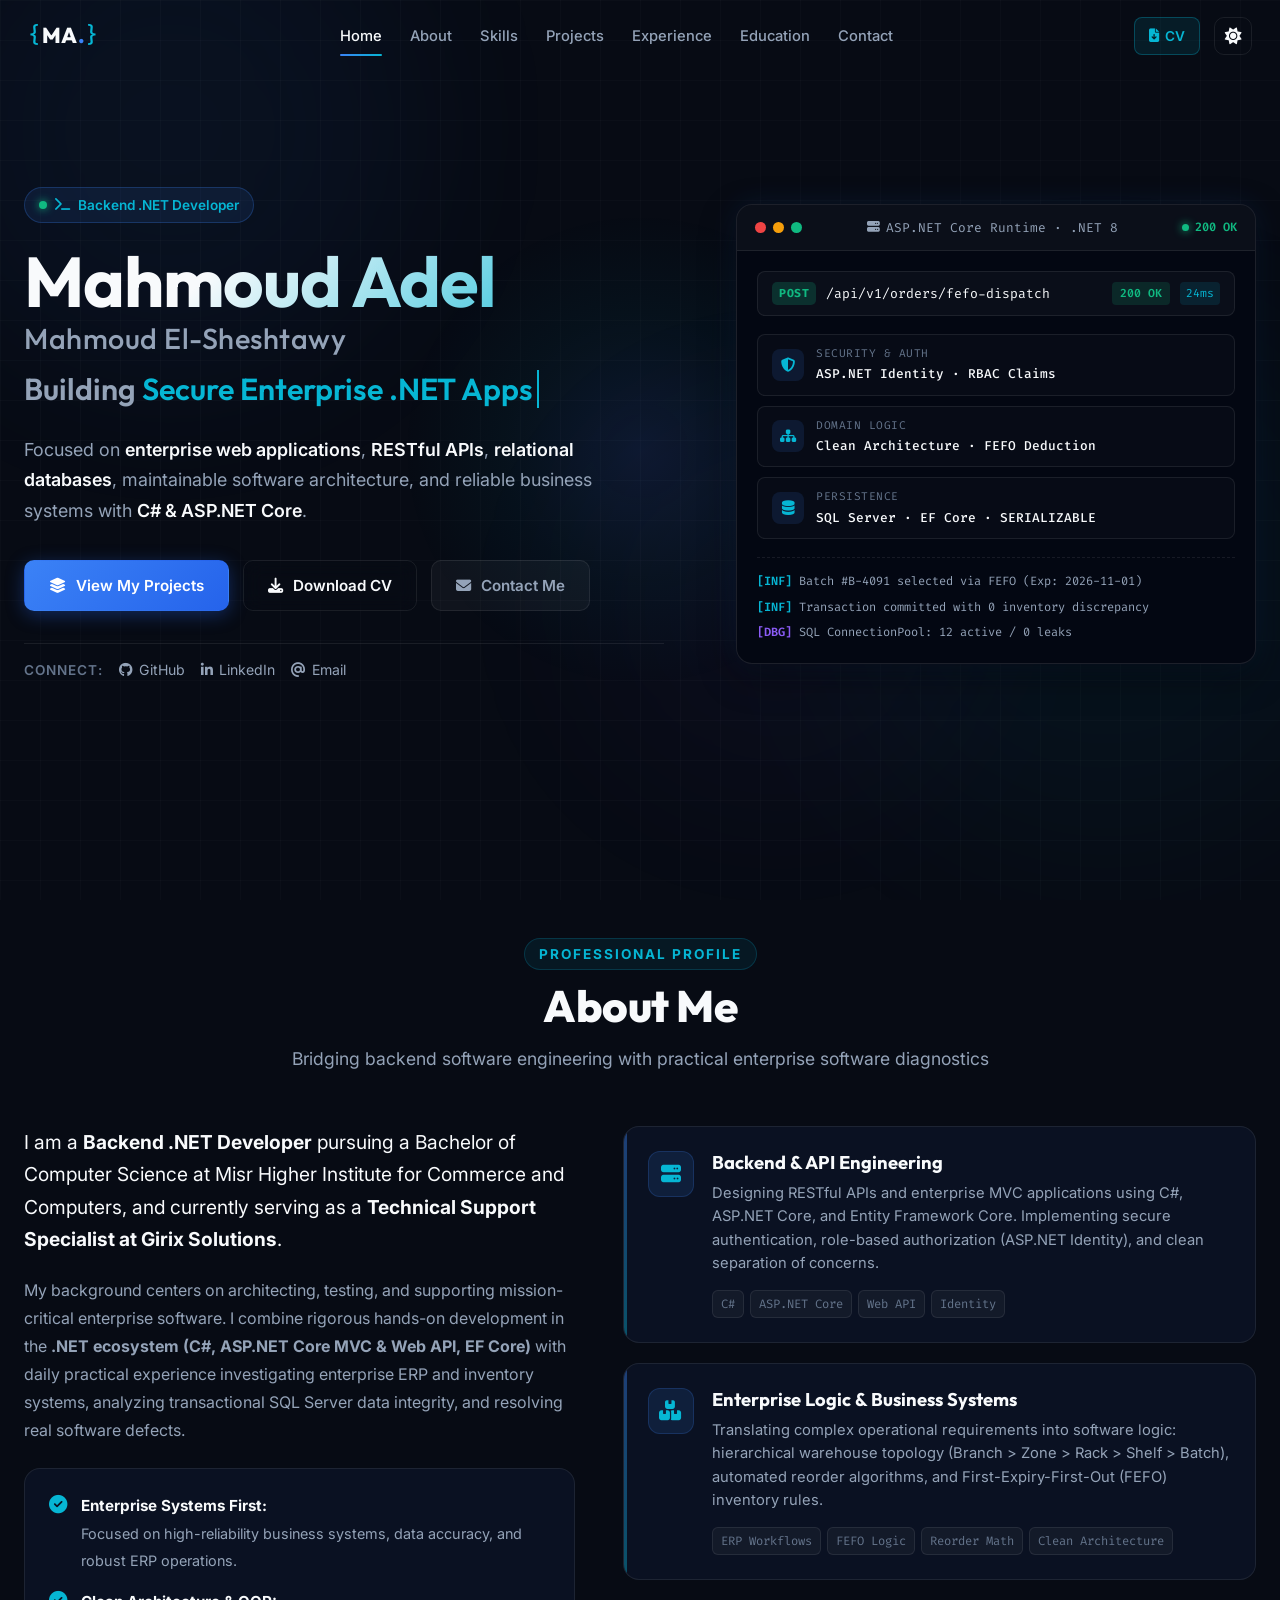
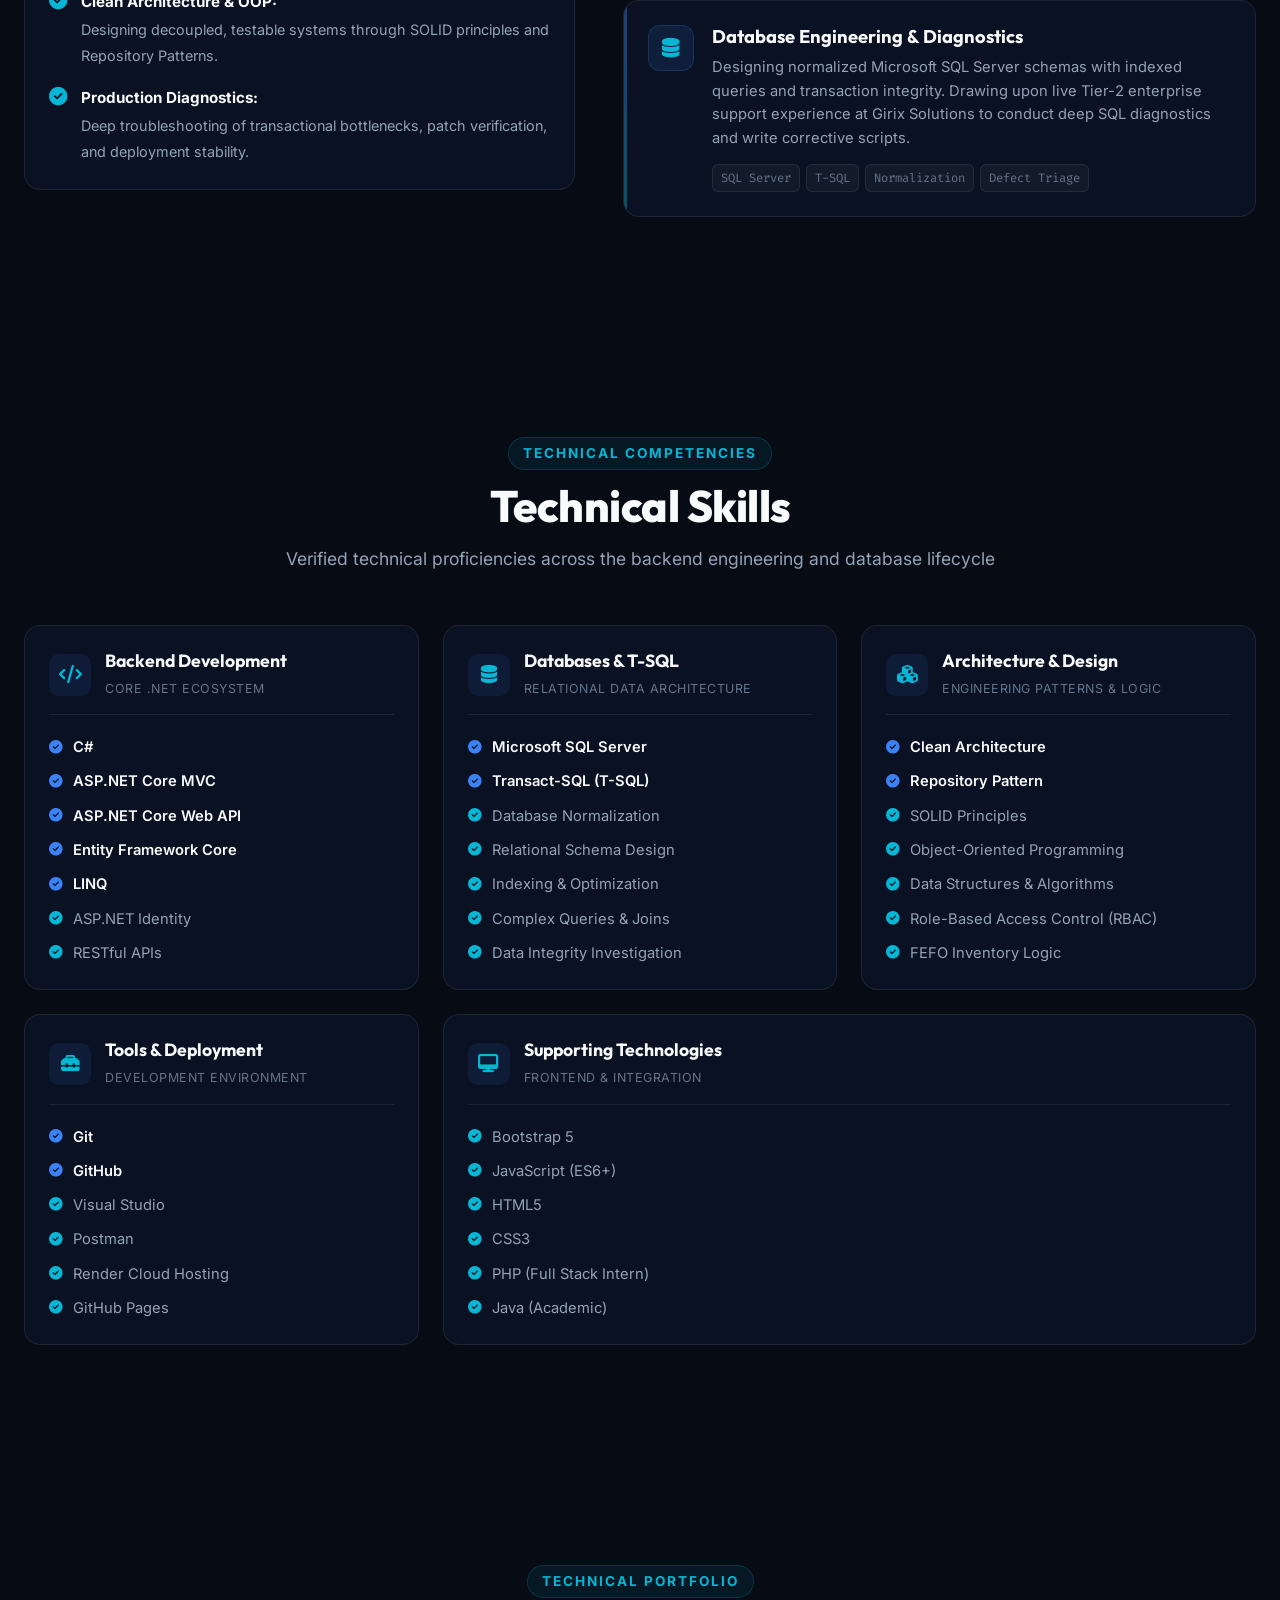
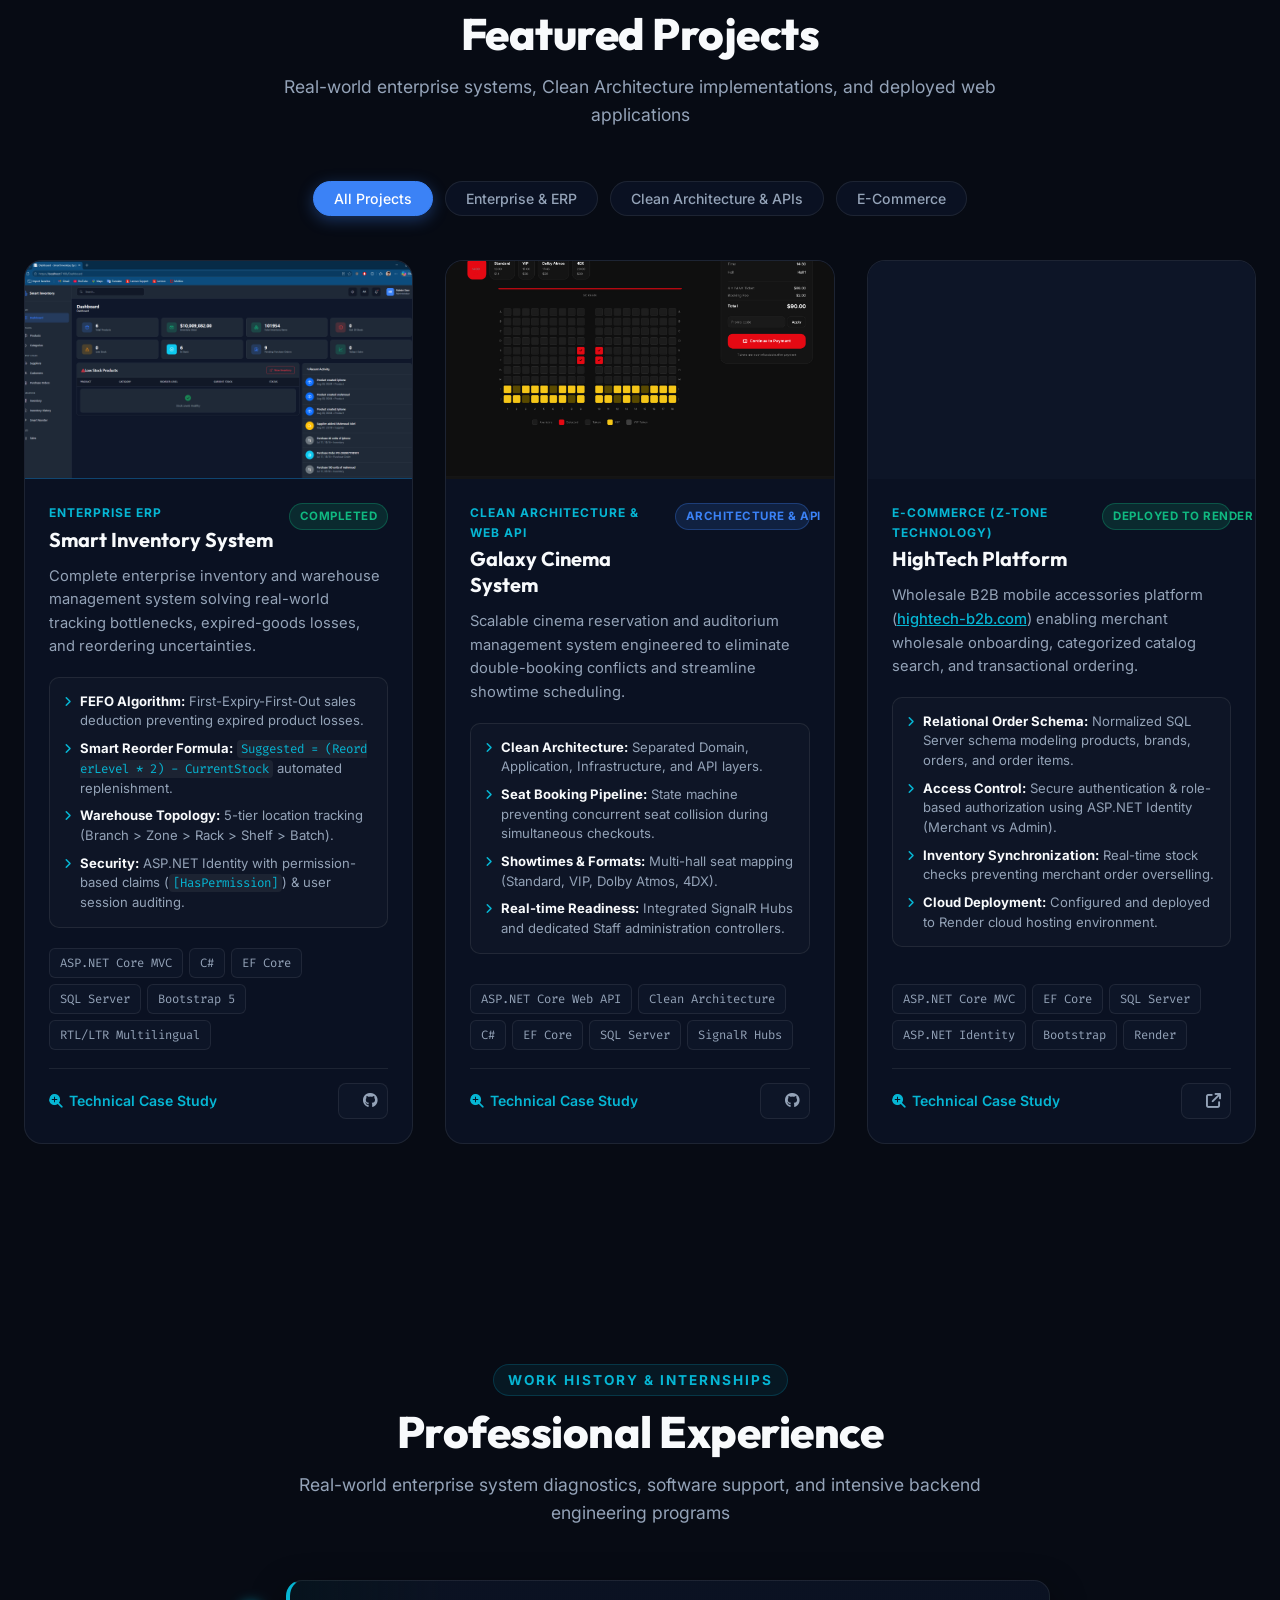
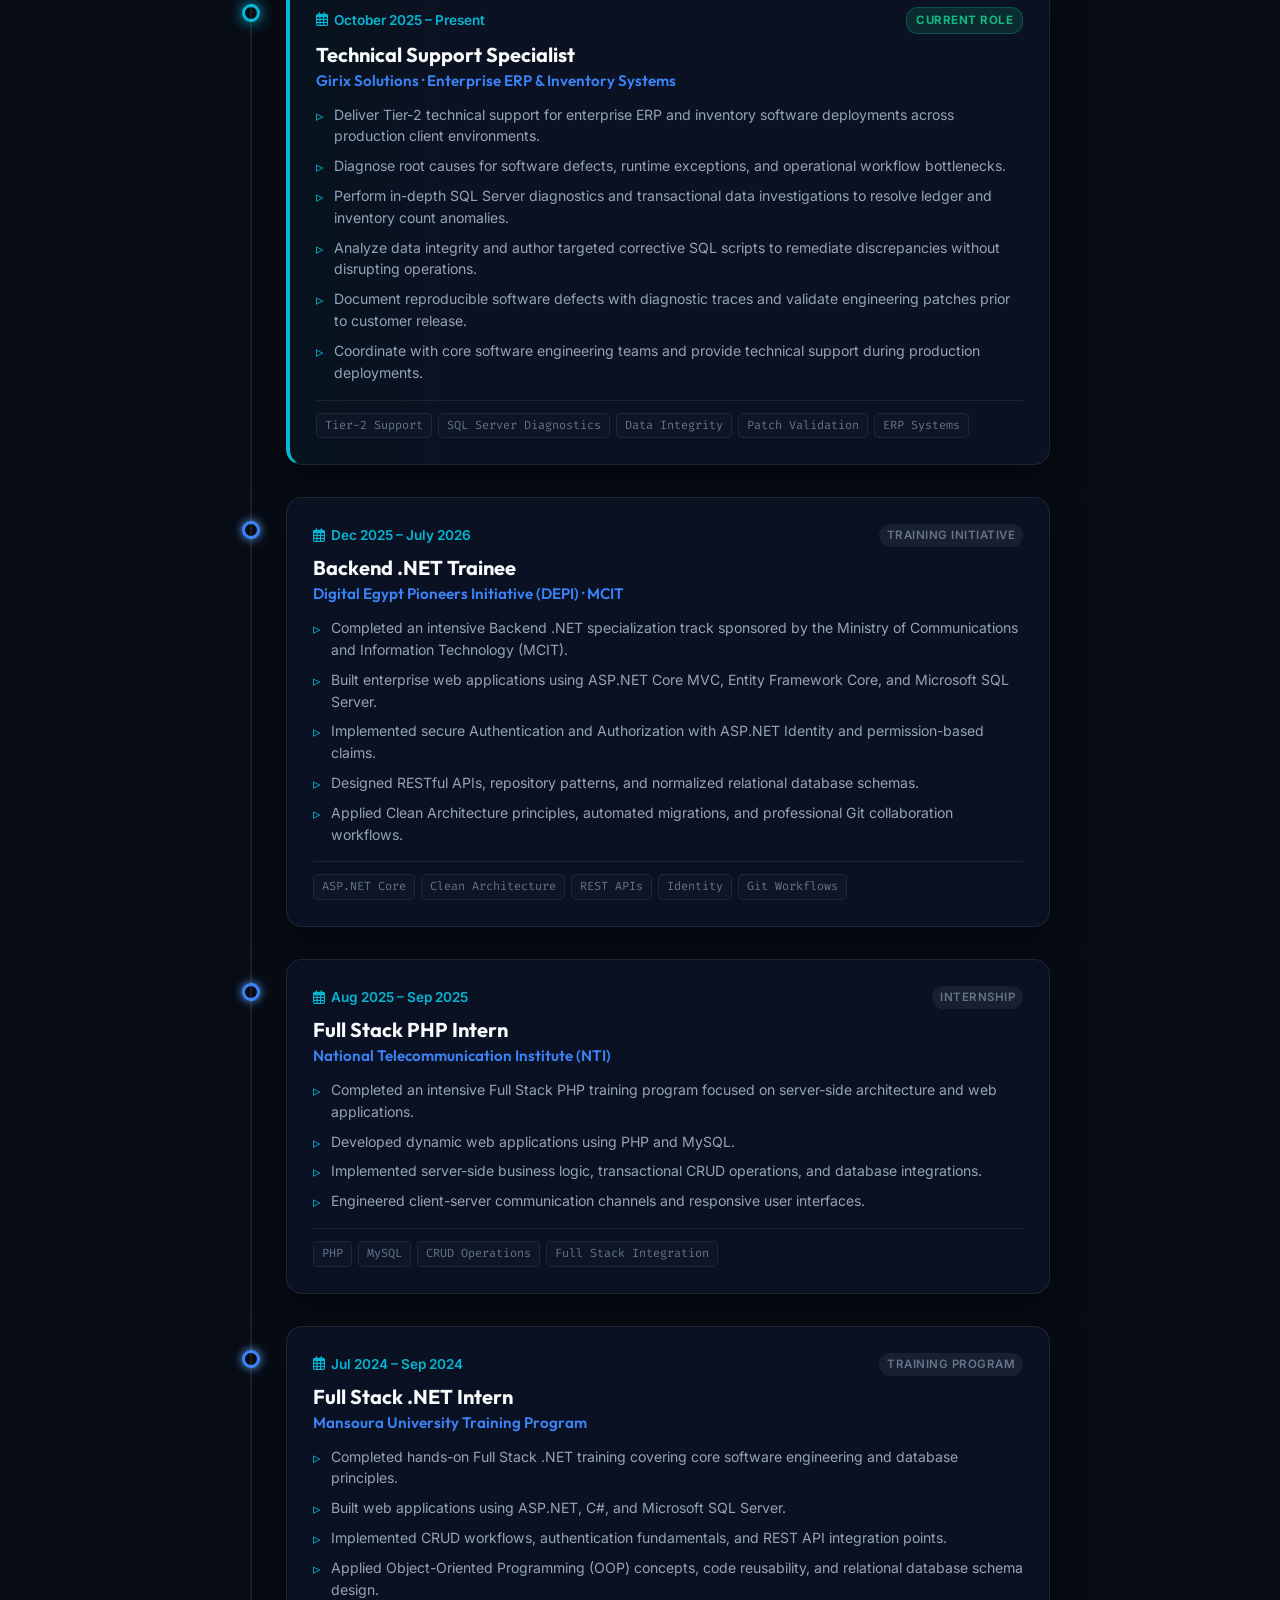
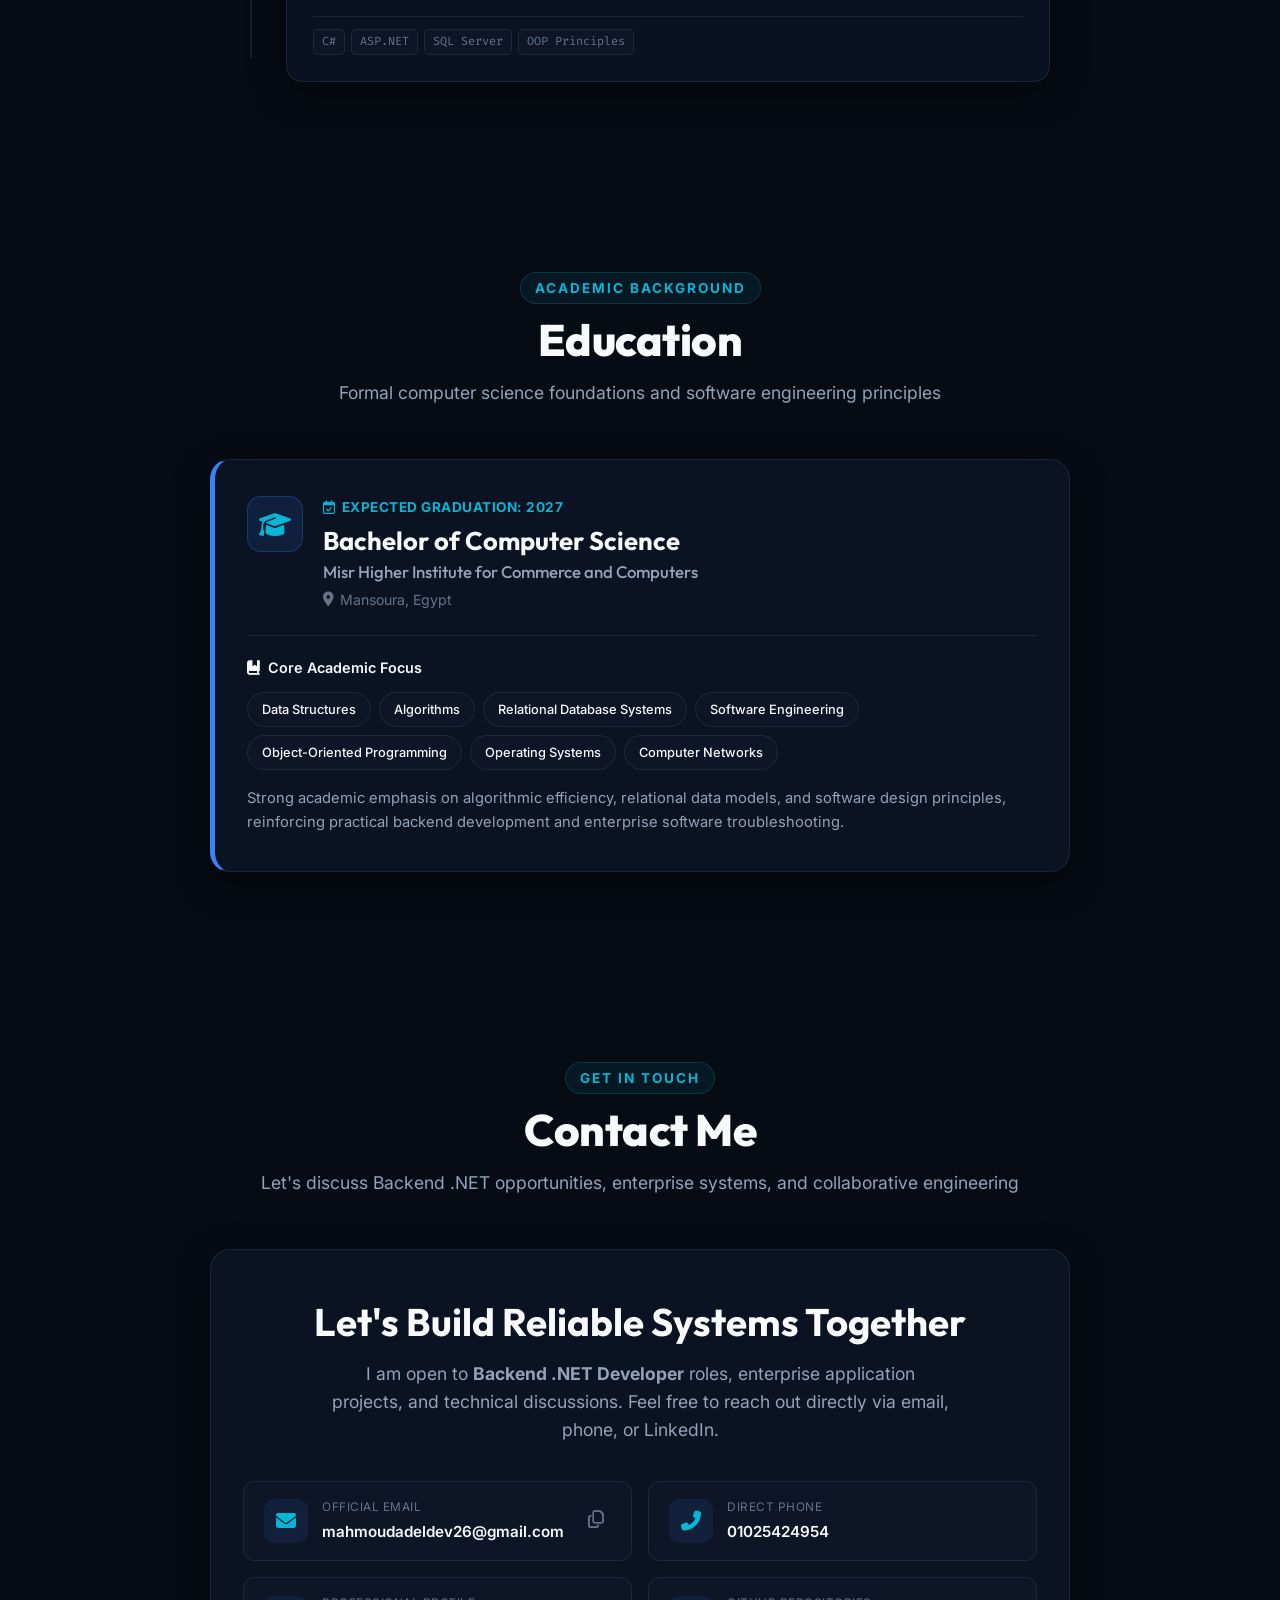
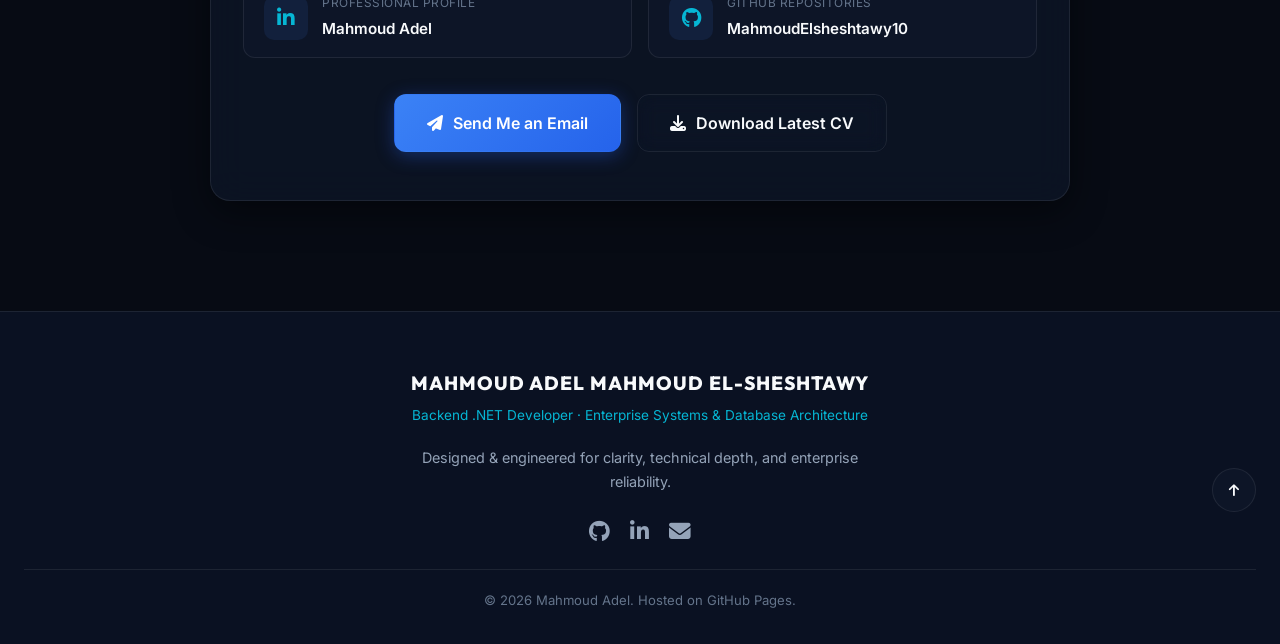
==== commit cf75f9ab: "fix: mobile responsiveness, CV download filename, email verification TASK 1 - Mobile Responsiveness:" ====
--- a/index.html
+++ b/index.html
@@ -59,7 +59,7 @@
             </div>
 
             <div class="nav-right">
-                <a href="cv/Mahmoud_Adel_CV.pdf" class="btn btn-nav-cv" download title="Download CV (PDF)">
+                <a href="cv/Mahmoud_Adel_CV.pdf" class="btn btn-nav-cv" download="Mahmoud_Adel_Mahmoud_El-Sheshtawy_CV.pdf" title="Download CV (PDF)">
                     <i class="fas fa-file-arrow-down" aria-hidden="true"></i>
                     <span>CV</span>
                 </a>
@@ -113,7 +113,7 @@
                     <a href="#projects" class="btn btn-primary magnetic" id="hero-cta-projects">
                         <i class="fas fa-layer-group" aria-hidden="true"></i> View My Projects
                     </a>
-                    <a href="cv/Mahmoud_Adel_CV.pdf" class="btn btn-outline magnetic" id="hero-cta-cv" download>
+                    <a href="cv/Mahmoud_Adel_CV.pdf" class="btn btn-outline magnetic" id="hero-cta-cv" download="Mahmoud_Adel_Mahmoud_El-Sheshtawy_CV.pdf">
                         <i class="fas fa-download" aria-hidden="true"></i> Download CV
                     </a>
                     <a href="#contact" class="btn btn-ghost magnetic" id="hero-cta-contact">
@@ -857,7 +857,7 @@
                     <a href="mailto:mahmoudadeldev26@gmail.com" class="btn btn-primary btn-large magnetic" id="contact-say-hello">
                         <i class="fas fa-paper-plane" aria-hidden="true"></i> Send Me an Email
                     </a>
-                    <a href="cv/Mahmoud_Adel_CV.pdf" class="btn btn-outline btn-large magnetic" id="contact-download-cv" download>
+                    <a href="cv/Mahmoud_Adel_CV.pdf" class="btn btn-outline btn-large magnetic" id="contact-download-cv" download="Mahmoud_Adel_Mahmoud_El-Sheshtawy_CV.pdf">
                         <i class="fas fa-download" aria-hidden="true"></i> Download Latest CV
                     </a>
                 </div>
--- a/css/site.css
+++ b/css/site.css
@@ -2295,4 +2295,728 @@
     #cursor-glow {
         display: none !important;
     }
+}
+
+/* ========================================================
+   COMPREHENSIVE MOBILE RESPONSIVENESS
+   Breakpoints: 320px, 375px, 430px, 768px, 1024px
+   ======================================================== */
+
+/* ── Global: Prevent horizontal scroll on any element ── */
+html, body {
+    overflow-x: hidden;
+    max-width: 100%;
+}
+
+/* Ensure nothing bursts out of the viewport */
+* {
+    min-width: 0;
+}
+
+/* ── Main layout padding reduction on smaller screens ── */
+@media (max-width: 767px) {
+    main {
+        padding-inline: 16px;
+    }
+
+    section {
+        padding-block: 60px;
+    }
+
+    .section-header {
+        margin-bottom: 36px;
+    }
+}
+
+@media (max-width: 430px) {
+    main {
+        padding-inline: 14px;
+    }
+
+    section {
+        padding-block: 48px;
+    }
+}
+
+/* ── Navigation: fix scrolled height on mobile ── */
+@media (max-width: 991px) {
+    #navbar.scrolled {
+        height: 64px;
+    }
+
+    /* Nav drawer: always anchored below navbar height */
+    .nav-links {
+        top: 72px;
+    }
+
+    .nav-container {
+        padding-inline: 16px;
+    }
+
+    /* Ensure nav-right controls never overflow */
+    .nav-right {
+        gap: 10px;
+        flex-shrink: 0;
+    }
+
+    /* CV button: hide label text on very small screens */
+    .btn-nav-cv span {
+        display: none;
+    }
+
+    .btn-nav-cv {
+        padding: 7px 10px;
+    }
+
+    /* Nav items in the mobile drawer should be full-width tap targets */
+    .nav-item {
+        width: 100%;
+        text-align: center;
+        padding: 12px 20px;
+        font-size: 1.1rem;
+    }
+}
+
+@media (max-width: 430px) {
+    .nav-logo {
+        font-size: 1.15rem;
+    }
+
+    #theme-toggle, .hamburger {
+        width: 36px;
+        height: 36px;
+    }
+}
+
+/* ── Hero Section ── */
+@media (max-width: 1023px) {
+    .hero {
+        flex-direction: column;
+        align-items: flex-start;
+        gap: 36px;
+        padding-top: 100px;
+        padding-bottom: 48px;
+        min-height: auto;
+    }
+
+    .hero-content {
+        max-width: 100%;
+    }
+
+    .hero-graphics {
+        max-width: 100%;
+        width: 100%;
+    }
+}
+
+@media (max-width: 767px) {
+    .hero {
+        padding-top: 88px;
+        gap: 28px;
+    }
+
+    .name {
+        font-size: clamp(2.1rem, 8vw, 2.8rem);
+        letter-spacing: -0.5px;
+    }
+
+    .name-sub {
+        font-size: clamp(1rem, 4vw, 1.3rem);
+    }
+
+    .title {
+        font-size: clamp(1.1rem, 4vw, 1.5rem);
+    }
+
+    .description {
+        font-size: 0.95rem;
+        margin-bottom: 24px;
+    }
+
+    .hero-cta {
+        gap: 10px;
+    }
+
+    .hero-cta .btn {
+        padding: 11px 20px;
+        font-size: 0.9rem;
+    }
+
+    .hero-social-strip {
+        flex-wrap: wrap;
+        gap: 10px;
+    }
+
+    /* Architecture console: constrain on small screens */
+    .architecture-console {
+        font-size: 0.78rem;
+    }
+
+    .console-header {
+        padding: 10px 14px;
+        flex-wrap: wrap;
+        gap: 6px;
+    }
+
+    .console-title {
+        font-size: 0.72rem;
+    }
+
+    .console-body {
+        padding: 14px;
+        gap: 12px;
+    }
+
+    .api-stream-row {
+        flex-wrap: wrap;
+        gap: 6px;
+        font-size: 0.74rem;
+        padding: 8px 10px;
+    }
+
+    .api-endpoint {
+        white-space: normal;
+        word-break: break-all;
+        font-size: 0.72rem;
+    }
+
+    .pipeline-node {
+        padding: 8px 10px;
+    }
+
+    .node-val {
+        font-size: 0.74rem;
+        word-break: break-word;
+    }
+
+    .console-log-preview {
+        font-size: 0.7rem;
+    }
+
+    .console-log-preview .log-line {
+        word-break: break-word;
+    }
+}
+
+@media (max-width: 430px) {
+    .hero {
+        padding-top: 80px;
+    }
+
+    .name {
+        font-size: clamp(1.85rem, 9vw, 2.4rem);
+    }
+
+    .hero-cta {
+        flex-direction: column;
+    }
+
+    .hero-cta .btn {
+        width: 100%;
+        justify-content: center;
+    }
+
+    .hero-badge {
+        font-size: 0.78rem;
+        padding: 5px 12px;
+    }
+
+    /* Hide the console entirely on very small screens to save space */
+    .console-log-preview {
+        display: none;
+    }
+}
+
+/* ── About Section ── */
+@media (max-width: 991px) {
+    .about-grid {
+        grid-template-columns: 1fr;
+        gap: 28px;
+    }
+
+    /* Show overview first, pillars below */
+    .about-overview {
+        order: 1;
+    }
+
+    .about-pillars {
+        order: 2;
+    }
+}
+
+@media (max-width: 767px) {
+    .about-highlights {
+        padding: 18px;
+    }
+
+    .highlight-item {
+        gap: 10px;
+    }
+
+    .highlight-item span {
+        font-size: 0.85rem;
+    }
+
+    .pillar-card {
+        padding: 18px;
+        gap: 14px;
+    }
+
+    .pillar-body h3 {
+        font-size: 1.05rem;
+    }
+
+    .pillar-body p {
+        font-size: 0.88rem;
+    }
+}
+
+/* ── Skills Section ── */
+@media (max-width: 639px) {
+    .skills-container {
+        grid-template-columns: 1fr;
+    }
+}
+
+@media (max-width: 767px) {
+    .skill-category {
+        padding: 18px;
+    }
+
+    .skill-category-header {
+        gap: 10px;
+    }
+
+    .skill-category-header h3 {
+        font-size: 1rem;
+    }
+
+    .skill-item {
+        font-size: 0.88rem;
+    }
+
+    /* Make the last skill card always full-width on tablet */
+    @media (min-width: 640px) {
+        .skills-container > :nth-child(5) {
+            grid-column: span 2;
+        }
+    }
+}
+
+/* ── Projects Section ── */
+@media (max-width: 991px) {
+    .projects-grid {
+        grid-template-columns: 1fr;
+        gap: 24px;
+    }
+}
+
+@media (min-width: 640px) and (max-width: 991px) {
+    .projects-grid {
+        grid-template-columns: repeat(2, 1fr);
+    }
+}
+
+@media (max-width: 767px) {
+    .project-filters {
+        gap: 8px;
+        margin-bottom: 28px;
+    }
+
+    .filter-btn {
+        padding: 7px 14px;
+        font-size: 0.82rem;
+    }
+
+    .project-info {
+        padding: 18px;
+    }
+
+    .project-header h3 {
+        font-size: 1.1rem;
+    }
+
+    .project-summary {
+        font-size: 0.88rem;
+    }
+
+    .project-highlights {
+        padding: 10px;
+    }
+
+    .highlight-bullet {
+        font-size: 0.8rem;
+    }
+
+    .tech-stack span {
+        font-size: 0.72rem;
+        padding: 3px 8px;
+    }
+
+    /* On mobile, show overlay buttons always (not just on hover) */
+    .project-overlay {
+        position: static;
+        opacity: 1;
+        background: transparent;
+        flex-direction: row;
+        justify-content: flex-start;
+        padding: 0;
+        margin-top: 8px;
+        gap: 8px;
+        flex-wrap: wrap;
+    }
+
+    .project-image {
+        aspect-ratio: 16 / 9;
+    }
+
+    .project-card:hover .project-img {
+        transform: none;
+    }
+
+    .btn-case-study,
+    .btn-outline-light {
+        font-size: 0.78rem;
+        padding: 6px 12px;
+    }
+
+    .btn-outline-light {
+        color: var(--text-secondary);
+        border-color: var(--border-color);
+    }
+}
+
+@media (max-width: 430px) {
+    .projects-grid {
+        grid-template-columns: 1fr;
+        gap: 20px;
+    }
+
+    .filter-btn {
+        padding: 6px 12px;
+        font-size: 0.78rem;
+    }
+}
+
+/* ── Case Study Modals ── */
+@media (max-width: 767px) {
+    .modal-backdrop {
+        padding: 12px;
+        align-items: flex-end;
+    }
+
+    .modal-container {
+        max-height: 92vh;
+        border-radius: 16px 16px 0 0;
+        transform: translateY(40px);
+    }
+
+    .modal-backdrop.open .modal-container {
+        transform: translateY(0);
+    }
+
+    .modal-header {
+        padding: 16px 18px;
+    }
+
+    .modal-title {
+        font-size: 1.15rem;
+    }
+
+    .modal-close {
+        width: 40px;
+        height: 40px;
+        font-size: 1.2rem;
+        flex-shrink: 0;
+    }
+
+    .modal-tabs {
+        padding-inline: 12px;
+        gap: 0;
+    }
+
+    .modal-tab-btn {
+        padding: 10px 12px;
+        font-size: 0.82rem;
+    }
+
+    .modal-body {
+        padding: 18px;
+        gap: 16px;
+        font-size: 0.9rem;
+    }
+
+    .modal-footer {
+        padding: 14px 18px;
+        gap: 8px;
+        flex-wrap: wrap;
+        justify-content: stretch;
+    }
+
+    .modal-footer .btn {
+        flex: 1;
+        min-width: 0;
+        justify-content: center;
+        font-size: 0.85rem;
+        padding: 10px 14px;
+    }
+
+    .modal-code-block {
+        font-size: 0.76rem;
+        overflow-x: auto;
+    }
+}
+
+@media (max-width: 430px) {
+    .modal-backdrop {
+        padding: 8px;
+    }
+
+    .modal-tab-btn {
+        padding: 8px 10px;
+        font-size: 0.78rem;
+    }
+
+    .modal-body {
+        padding: 14px;
+    }
+}
+
+/* ── Experience Timeline ── */
+@media (max-width: 767px) {
+    .timeline::after {
+        left: 14px;
+    }
+
+    .timeline-item {
+        padding-left: 42px;
+    }
+
+    .timeline-dot {
+        left: 6px;
+        width: 16px;
+        height: 16px;
+        top: 22px;
+    }
+
+    .timeline-content {
+        padding: 18px;
+    }
+
+    .timeline-meta {
+        flex-direction: column;
+        align-items: flex-start;
+        gap: 6px;
+    }
+
+    .timeline-content h3 {
+        font-size: 1.1rem;
+    }
+
+    .timeline-content h4 {
+        font-size: 0.88rem;
+        margin-bottom: 10px;
+    }
+
+    .timeline-bullets li {
+        font-size: 0.84rem;
+        padding-left: 16px;
+    }
+
+    .timeline-tags {
+        gap: 4px;
+    }
+
+    .timeline-tags span {
+        font-size: 0.7rem;
+        padding: 2px 7px;
+    }
+}
+
+/* ── Education Section ── */
+@media (max-width: 767px) {
+    .education-card {
+        padding: 24px 18px;
+    }
+
+    .education-header {
+        flex-direction: row;
+        align-items: flex-start;
+        gap: 14px;
+    }
+
+    .edu-icon-wrap {
+        width: 46px;
+        height: 46px;
+        font-size: 1.3rem;
+        flex-shrink: 0;
+    }
+
+    .edu-main-info h3 {
+        font-size: clamp(1.1rem, 4vw, 1.4rem);
+    }
+
+    .edu-main-info h4 {
+        font-size: 0.92rem;
+    }
+
+    .edu-badges span {
+        font-size: 0.76rem;
+        padding: 4px 10px;
+    }
+}
+
+@media (max-width: 430px) {
+    .education-header {
+        flex-direction: column;
+        gap: 12px;
+    }
+}
+
+/* ── Contact Section ── */
+@media (max-width: 767px) {
+    .contact-card {
+        padding: 28px 18px;
+    }
+
+    .contact-header h3 {
+        font-size: clamp(1.4rem, 5vw, 1.9rem);
+    }
+
+    .contact-method {
+        padding: 14px 16px;
+        gap: 12px;
+    }
+
+    /* Allow long email address to truncate cleanly */
+    .contact-details a {
+        font-size: 0.88rem;
+        overflow: hidden;
+        text-overflow: ellipsis;
+        white-space: nowrap;
+        max-width: calc(100vw - 120px);
+    }
+
+    .contact-footer-actions {
+        flex-direction: column;
+        gap: 12px;
+    }
+
+    .contact-footer-actions .btn {
+        width: 100%;
+        justify-content: center;
+    }
+}
+
+@media (max-width: 639px) {
+    .contact-methods {
+        grid-template-columns: 1fr;
+    }
+}
+
+/* ── Footer ── */
+@media (max-width: 767px) {
+    footer {
+        padding: 40px 0 24px 0;
+    }
+
+    .footer-content {
+        padding-inline: 16px;
+        gap: 16px;
+    }
+
+    .footer-logo {
+        font-size: 0.95rem;
+        word-break: break-word;
+        text-align: center;
+    }
+
+    .footer-role {
+        font-size: 0.8rem;
+        text-align: center;
+    }
+
+    .footer-copy {
+        font-size: 0.85rem;
+    }
+}
+
+/* ── Toast: ensure it doesn't cause overflow on narrow screens ── */
+@media (max-width: 430px) {
+    .toast {
+        left: 14px;
+        right: 14px;
+        width: auto;
+        transform: translateY(100px);
+        /* Override the translateX(-50%) centering */
+    }
+
+    .toast.show {
+        transform: translateY(0);
+    }
+}
+
+/* ── Utility: ensure images are always responsive ── */
+img {
+    max-width: 100%;
+    height: auto;
+}
+
+/* ── Global overflow guard for project cards ── */
+.project-card,
+.pillar-card,
+.skill-category,
+.timeline-content,
+.education-card,
+.contact-card,
+.contact-method {
+    overflow: hidden;
+    word-break: break-word;
+}
+
+/* ── Ensure code elements don't overflow containers ── */
+code {
+    word-break: break-all;
+    overflow-wrap: break-word;
+}
+
+/* ── Tablet layout (768px–1023px) adjustments ── */
+@media (min-width: 768px) and (max-width: 1023px) {
+    main {
+        padding-inline: 20px;
+    }
+
+    .hero {
+        flex-direction: column;
+        align-items: flex-start;
+        padding-top: 110px;
+        gap: 40px;
+    }
+
+    .hero-content {
+        max-width: 100%;
+    }
+
+    .hero-graphics {
+        max-width: 600px;
+        margin: 0 auto;
+        width: 100%;
+    }
+
+    .about-grid {
+        grid-template-columns: 1fr;
+        gap: 32px;
+    }
+
+    .projects-grid {
+        grid-template-columns: repeat(2, 1fr);
+    }
+
+    .education-card {
+        padding: 28px 24px;
+    }
+
+    .contact-card {
+        padding: 36px 24px;
+    }
 }
